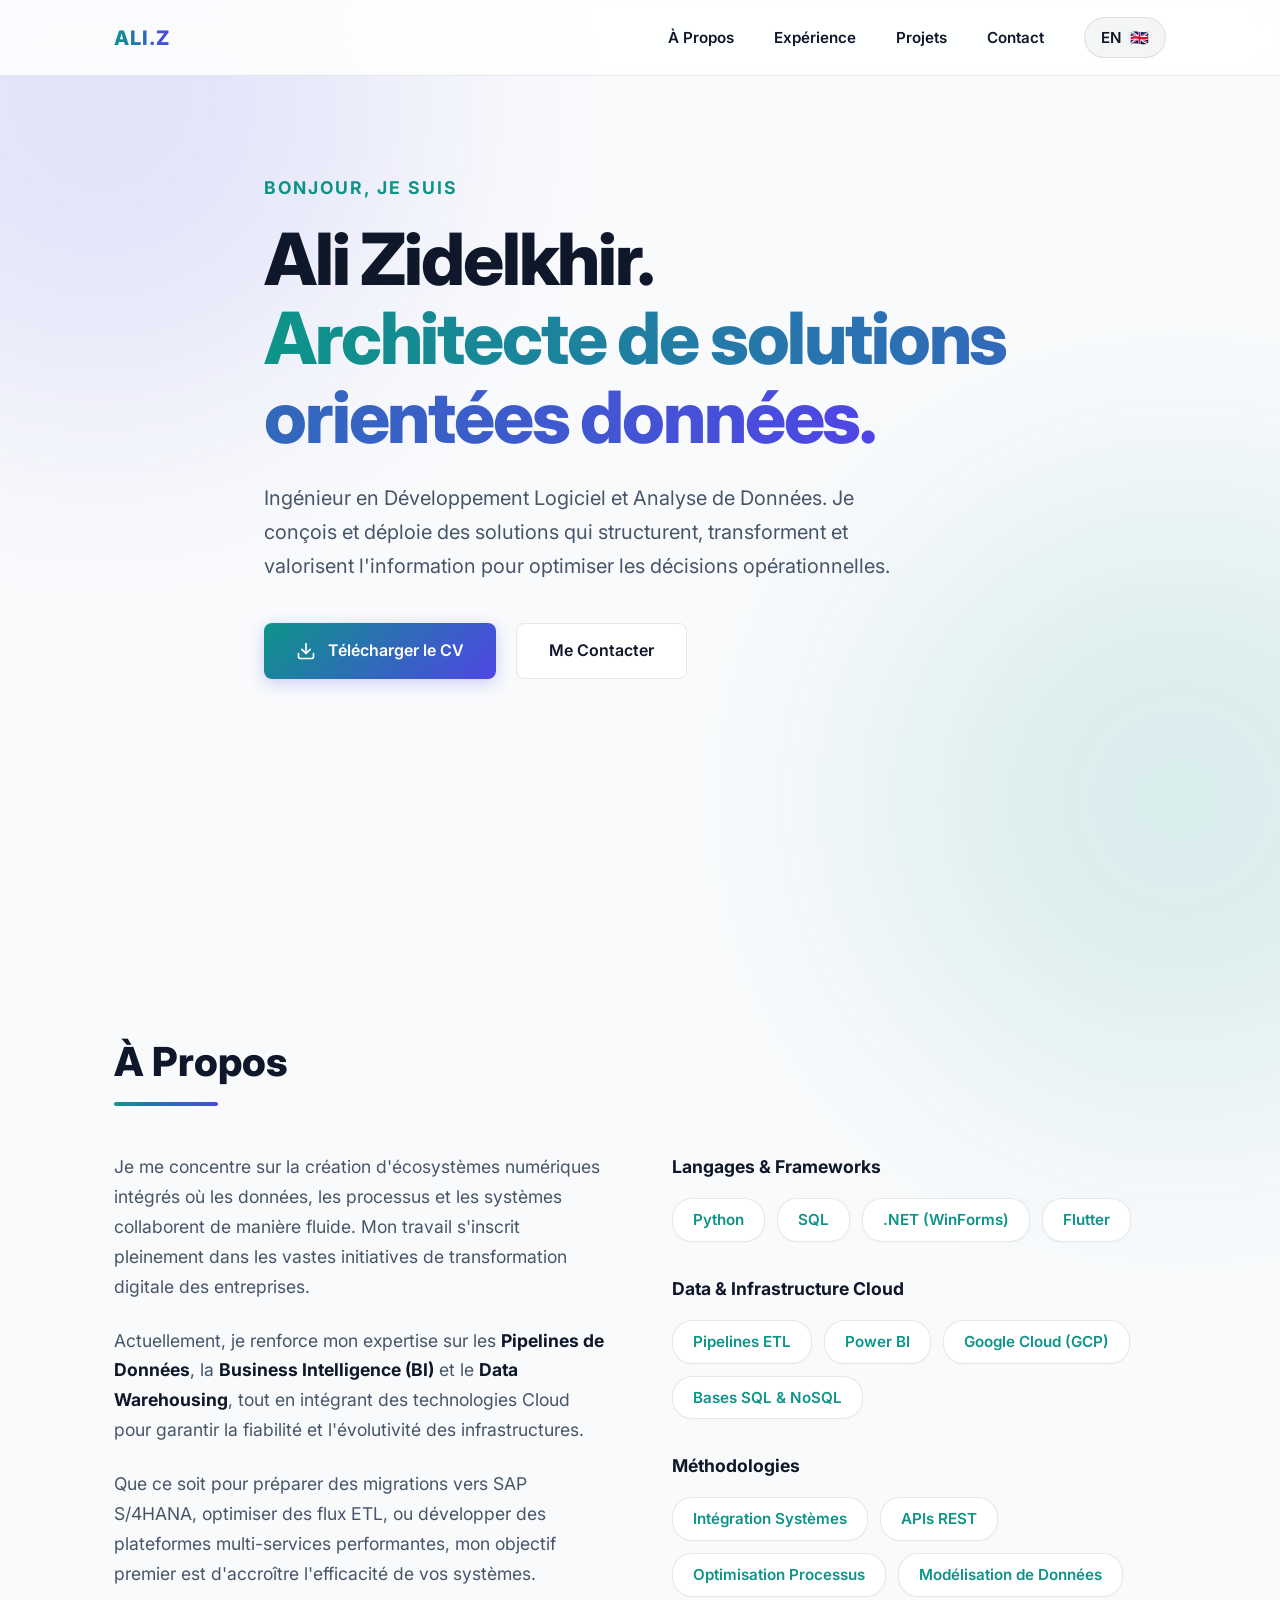
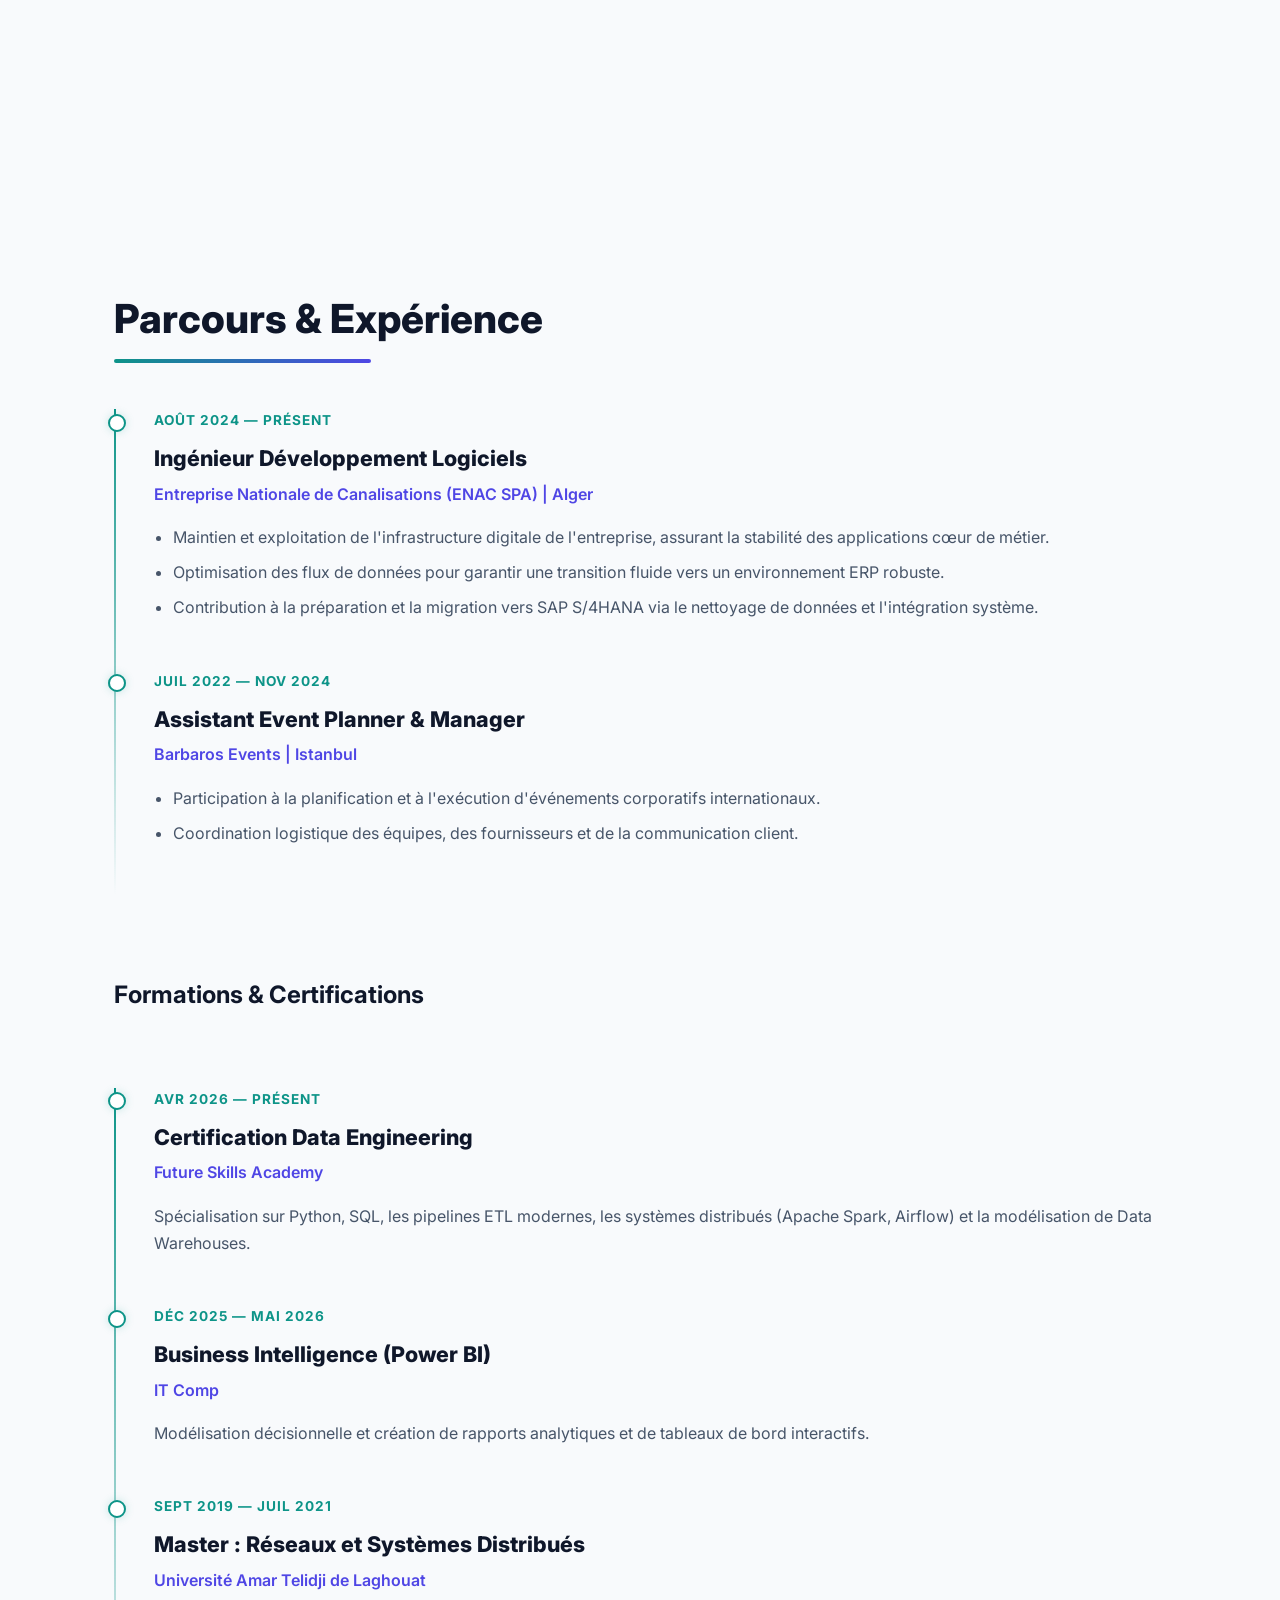
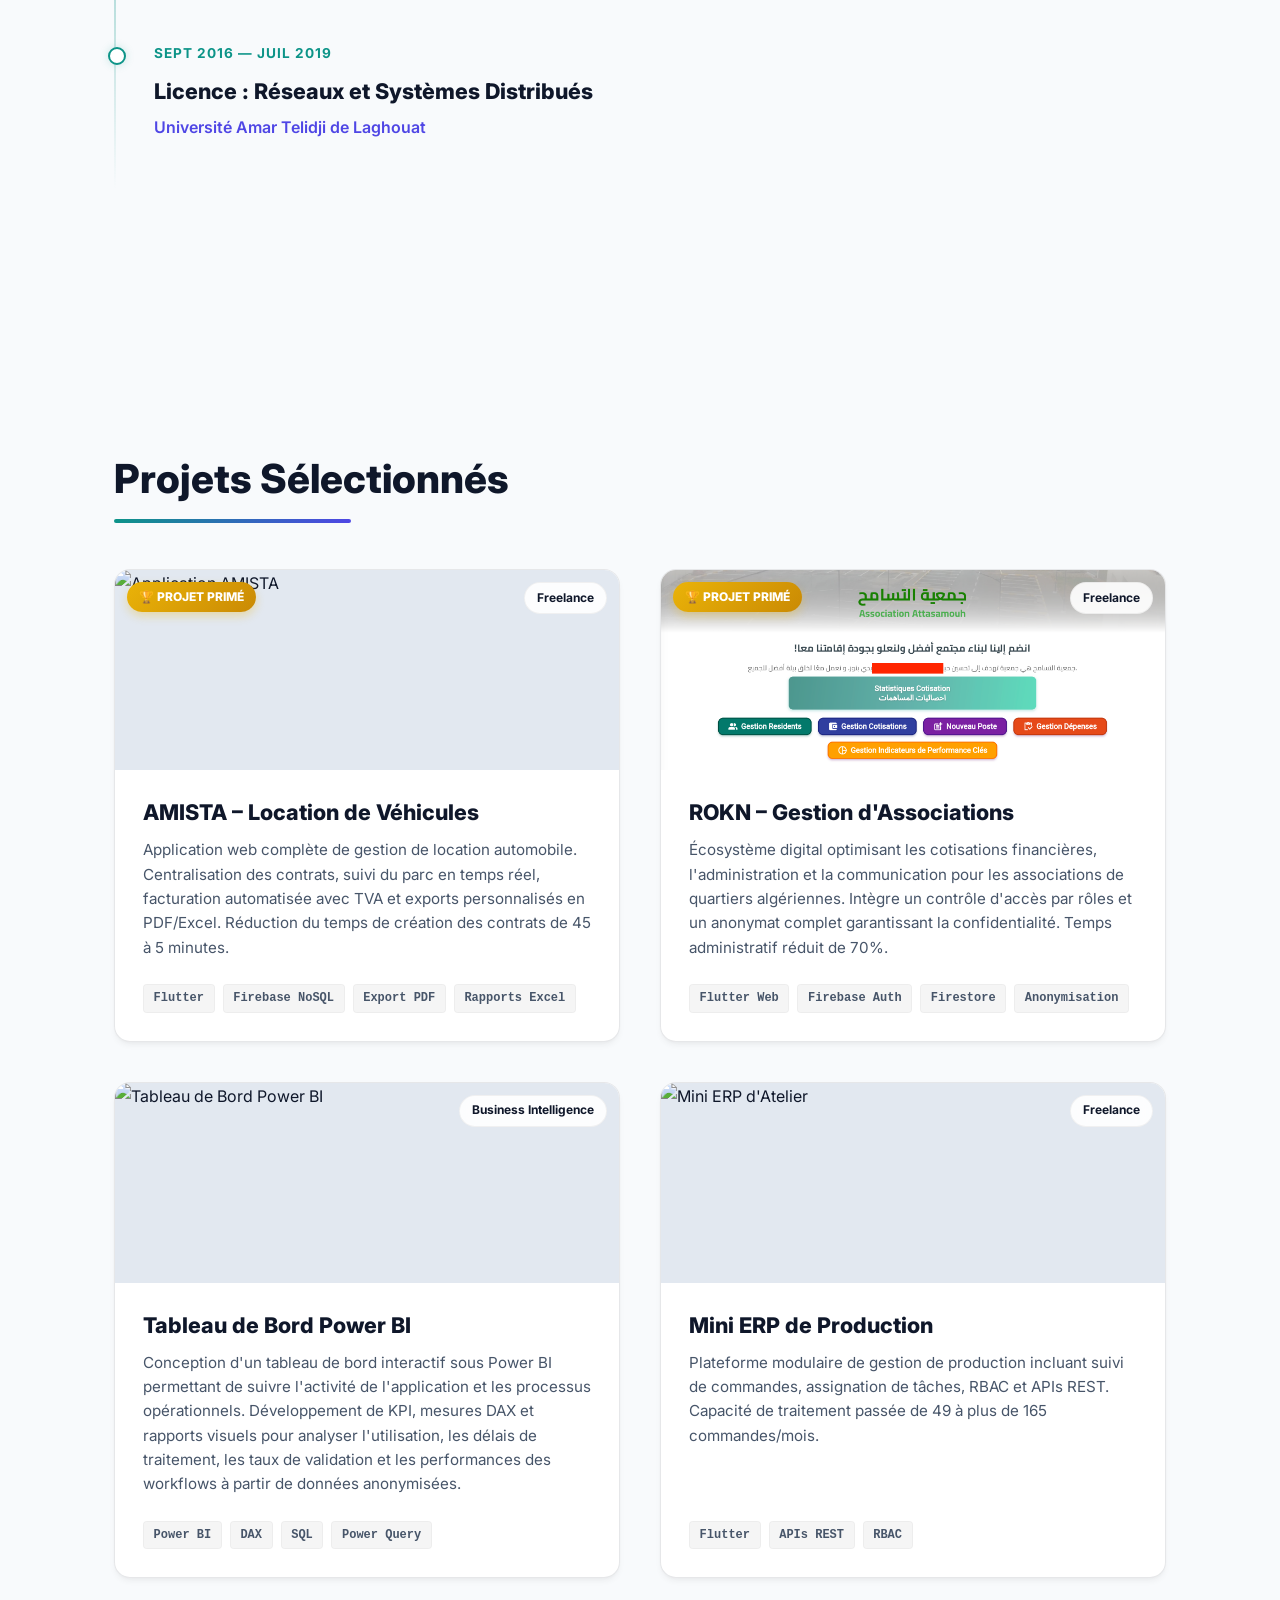
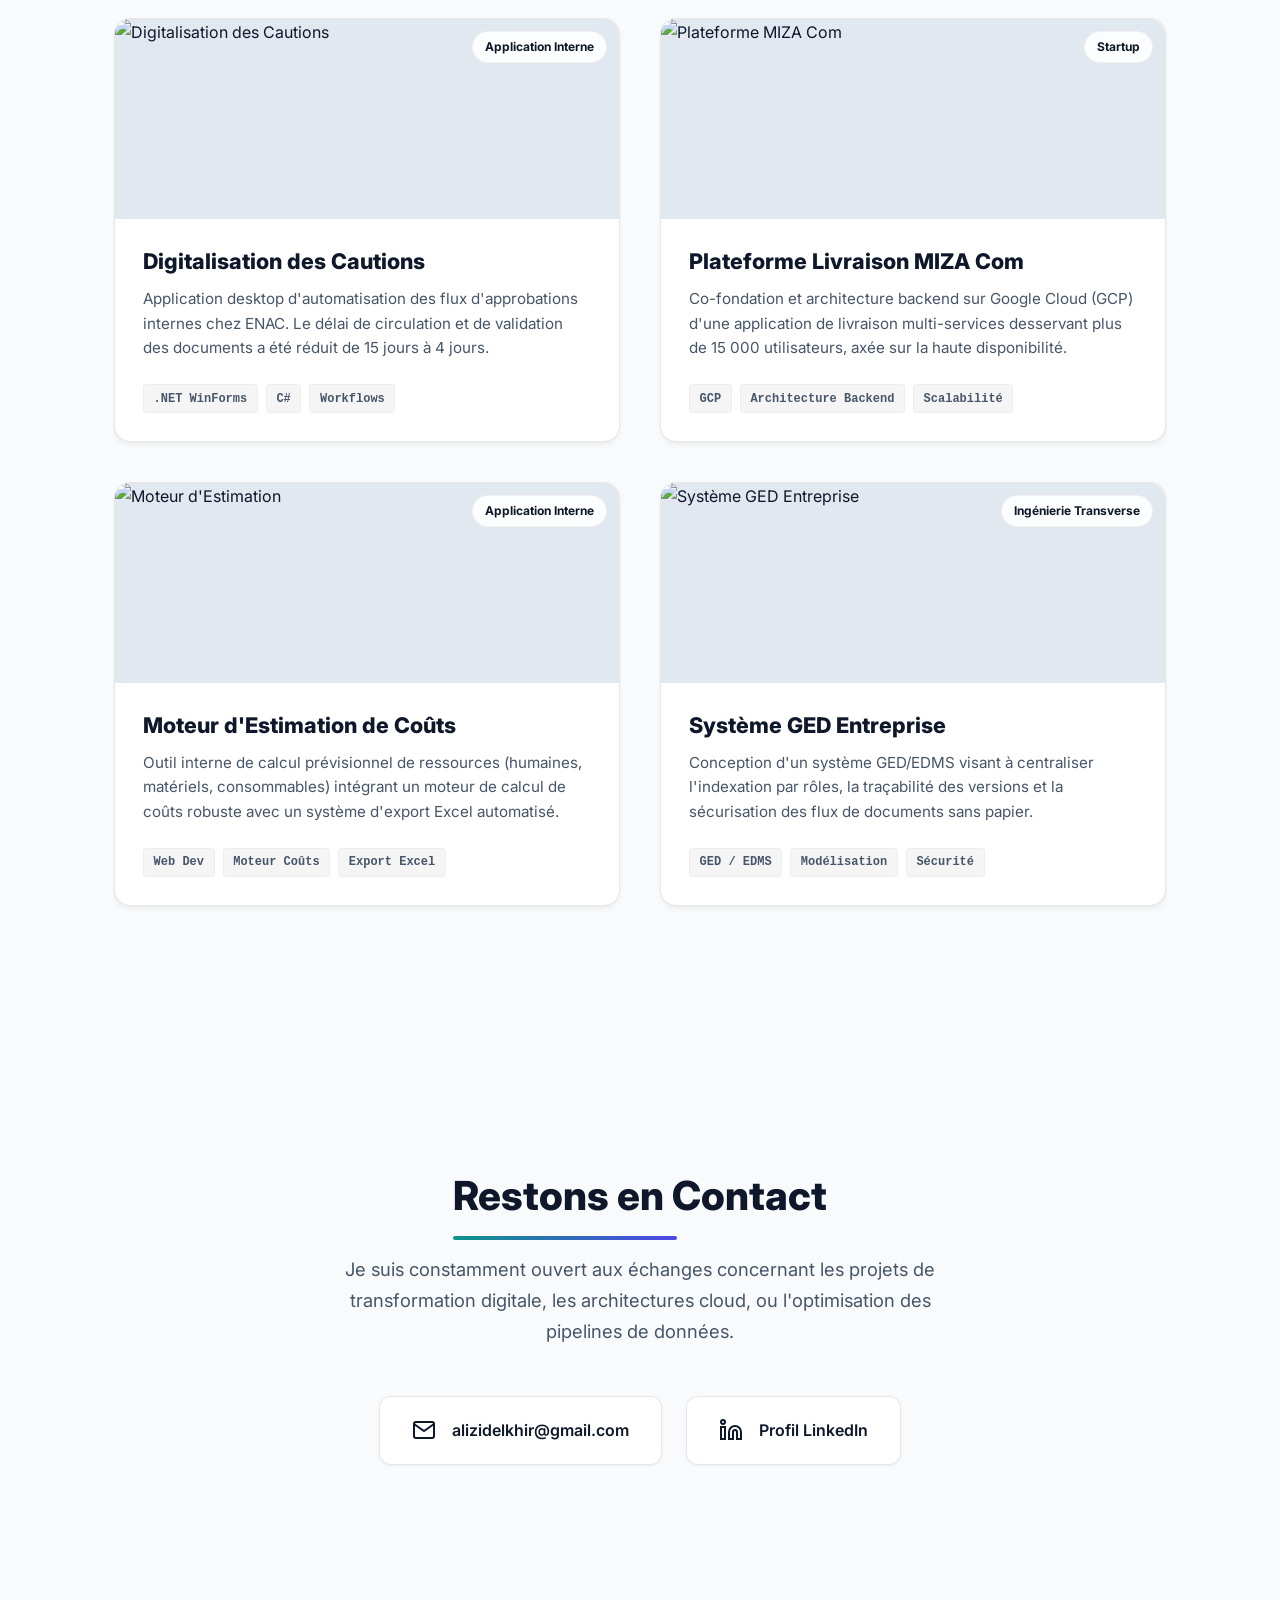
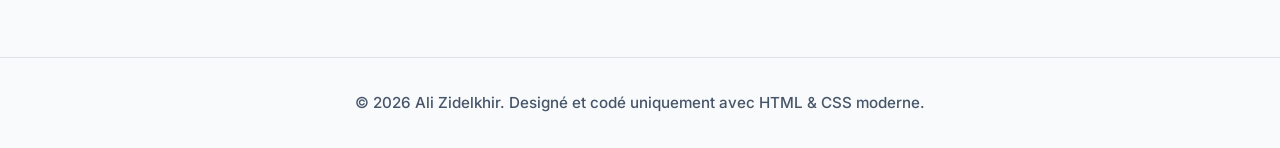
==== index-fr.html @ bb30ffba ". Added a project card for Power BI dashboard with details on its functionality and technologies use" ====
<!DOCTYPE html>
<html lang="fr">
<head>
    <meta charset="UTF-8">
    <meta name="viewport" content="width=device-width, initial-scale=1.0">
    <title>Ali Zidelkhir | Ingénieur Logiciel & Données</title>
    <link rel="preconnect" href="https://fonts.googleapis.com">
    <link rel="preconnect" href="https://fonts.gstatic.com" crossorigin>
    <link href="https://fonts.googleapis.com/css2?family=Inter:wght@300;400;500;600;700;800&display=swap" rel="stylesheet">
    <link rel="stylesheet" href="style.css">
</head>
<body>

    <!-- ENTÊTE & NAVIGATION -->
    <header>
        <div class="container nav-container">
            <div class="logo"><a href="#hero">Ali.Z</a></div>
            <nav>
                <ul class="nav-links">
                    <li><a href="#about">À Propos</a></li>
                    <li><a href="#experience">Expérience</a></li>
                    <li><a href="#projects">Projets</a></li>
                    <li><a href="#contact">Contact</a></li>
                    <li class="lang-li">
                        <a href="index.html" class="lang-switch">
                            <span>EN</span> 🇬🇧
                        </a>
                    </li>
                </ul>
            </nav>
        </div>
    </header>

    <!-- SECTION HERO -->
    <section id="hero" class="hero">
        <div class="container hero-content">
            <span class="greeting">Bonjour, je suis</span>
            <h1>Ali Zidelkhir. <br><span>Architecte de solutions orientées données.</span></h1>
            <p>Ingénieur en Développement Logiciel et Analyse de Données. Je conçois et déploie des solutions qui structurent, transforment et valorisent l'information pour optimiser les décisions opérationnelles.</p>
            
            <div class="btn-group">
                <a href="assets/cv-fr.pdf" class="btn btn-primary" download="Ali_Zidelkhir_CV_FR.pdf">
                    <svg width="20" height="20" viewBox="0 0 24 24" fill="none" stroke="currentColor" stroke-width="2" stroke-linecap="round" stroke-linejoin="round"><path d="M21 15v4a2 2 0 0 1-2 2H5a2 2 0 0 1-2-2v-4"></path><polyline points="7 10 12 15 17 10"></polyline><line x1="12" y1="15" x2="12" y2="3"></line></svg>
                    Télécharger le CV
                </a>
                <a href="#contact" class="btn btn-secondary">Me Contacter</a>
            </div>
        </div>
    </section>

    <!-- SECTION À PROPOS -->
    <section id="about">
        <div class="container">
            <h2 class="section-title">À Propos</h2>
            <div class="about-wrapper">
                <div class="about-text">
                    <p>Je me concentre sur la création d'écosystèmes numériques intégrés où les données, les processus et les systèmes collaborent de manière fluide. Mon travail s'inscrit pleinement dans les vastes initiatives de transformation digitale des entreprises.</p>
                    <p>Actuellement, je renforce mon expertise sur les <strong>Pipelines de Données</strong>, la <strong>Business Intelligence (BI)</strong> et le <strong>Data Warehousing</strong>, tout en intégrant des technologies Cloud pour garantir la fiabilité et l'évolutivité des infrastructures.</p>
                    <p>Que ce soit pour préparer des migrations vers SAP S/4HANA, optimiser des flux ETL, ou développer des plateformes multi-services performantes, mon objectif premier est d'accroître l'efficacité de vos systèmes.</p>
                </div>
                
                <div class="about-skills">
                    <div class="skills-group">
                        <h3>Langages & Frameworks</h3>
                        <div class="skills-tags">
                            <span class="skill-tag">Python</span>
                            <span class="skill-tag">SQL</span>
                            <span class="skill-tag">.NET (WinForms)</span>
                            <span class="skill-tag">Flutter</span> 
                        </div>
                    </div>
                    
                    <div class="skills-group">
                        <h3>Data & Infrastructure Cloud</h3>
                        <div class="skills-tags">
                            <span class="skill-tag">Pipelines ETL</span>
                            <span class="skill-tag">Power BI</span> 
                            <span class="skill-tag">Google Cloud (GCP)</span>
                            <span class="skill-tag">Bases SQL & NoSQL</span>
                        </div>
                    </div>

                    <div class="skills-group">
                        <h3>Méthodologies</h3>
                        <div class="skills-tags">
                            <span class="skill-tag">Intégration Systèmes</span>
                            <span class="skill-tag">APIs REST</span>
                            <span class="skill-tag">Optimisation Processus</span>
                            <span class="skill-tag">Modélisation de Données</span>
                        </div>
                    </div>
                </div>
            </div>
        </div>
    </section>

    <!-- EXPÉRIENCE & FORMATION -->
    <section id="experience">
        <div class="container">
            <h2 class="section-title">Parcours & Expérience</h2>
            
            <div class="timeline-container">
                
                <div class="timeline">
                    <!-- ENAC -->
                    <div class="timeline-item">
                        <span class="timeline-date">Août 2024 — Présent</span>
                        <h3 class="timeline-title">Ingénieur Développement Logiciels</h3>
                        <div class="timeline-company">Entreprise Nationale de Canalisations (ENAC SPA) | Alger</div>
                        <div class="timeline-desc">
                            <ul>
                                <li>Maintien et exploitation de l'infrastructure digitale de l'entreprise, assurant la stabilité des applications cœur de métier.</li>
                                <li>Optimisation des flux de données pour garantir une transition fluide vers un environnement ERP robuste.</li>
                                <li>Contribution à la préparation et la migration vers SAP S/4HANA via le nettoyage de données et l'intégration système.</li>
                            </ul>
                        </div>
                    </div>

                    <!-- Barbaros -->
                    <div class="timeline-item">
                        <span class="timeline-date">Juil 2022 — Nov 2024</span>
                        <h3 class="timeline-title">Assistant Event Planner & Manager</h3>
                        <div class="timeline-company">Barbaros Events | Istanbul</div>
                        <div class="timeline-desc">
                            <ul>
                                <li>Participation à la planification et à l'exécution d'événements corporatifs internationaux.</li>
                                <li>Coordination logistique des équipes, des fournisseurs et de la communication client.</li>
                            </ul>
                        </div>
                    </div>
                </div>

                <h3 style="font-size: 1.5rem; color: var(--text-main); margin-top: 2rem; margin-bottom: 1.5rem;">Formations & Certifications</h3>
                
                <div class="timeline">
                    <!-- Data Engineering -->
                    <div class="timeline-item">
                        <span class="timeline-date">Avr 2026 — Présent</span>
                        <h3 class="timeline-title">Certification Data Engineering</h3>
                        <div class="timeline-company">Future Skills Academy</div>
                        <div class="timeline-desc">Spécialisation sur Python, SQL, les pipelines ETL modernes, les systèmes distribués (Apache Spark, Airflow) et la modélisation de Data Warehouses.</div>
                    </div>

                    <!-- BI -->
                    <div class="timeline-item">
                        <span class="timeline-date">Déc 2025 — Mai 2026</span>
                        <h3 class="timeline-title">Business Intelligence (Power BI)</h3>
                        <div class="timeline-company">IT Comp</div>
                        <div class="timeline-desc">Modélisation décisionnelle et création de rapports analytiques et de tableaux de bord interactifs.</div>
                    </div>

                    <!-- Master -->
                    <div class="timeline-item">
                        <span class="timeline-date">Sept 2019 — Juil 2021</span>
                        <h3 class="timeline-title">Master : Réseaux et Systèmes Distribués</h3>
                        <div class="timeline-company">Université Amar Telidji de Laghouat</div>
                    </div>
                    <!-- Master -->
                    <div class="timeline-item">
                        <span class="timeline-date">Sept 2016 — Juil 2019</span>
                        <h3 class="timeline-title">Licence : Réseaux et Systèmes Distribués</h3>
                        <div class="timeline-company">Université Amar Telidji de Laghouat</div>
                    </div>
                </div>

            </div>
        </div>
    </section>

    <!-- SECTION PROJETS -->
    <section id="projects">
        <div class="container">
            <h2 class="section-title">Projets Sélectionnés</h2>
            
            <div class="projects-grid">
                
                <!-- Project: AMISTA -->
                <div class="project-card">
                    <div class="project-img-container">
                        <span class="badge-prize">🏆 Projet Primé</span>
                        <span class="badge-type">Freelance</span>
                        <img src="assets/amista.jpg" alt="Application AMISTA" class="project-img">
                    </div>
                    <div class="project-card-body">
                        <h3 class="project-title">AMISTA – Location de Véhicules</h3>
                        <p class="project-desc">Application web complète de gestion de location automobile. Centralisation des contrats, suivi du parc en temps réel, facturation automatisée avec TVA et exports personnalisés en PDF/Excel. Réduction du temps de création des contrats de 45 à 5 minutes.</p>
                        <div class="project-tech">
                            <span>Flutter</span> <span>Firebase NoSQL</span> <span>Export PDF</span> <span>Rapports Excel</span>
                        </div>
                    </div>
                </div>

                <!-- Project: ROKN -->
                <div class="project-card">
                    <div class="project-img-container">
                        <span class="badge-prize">🏆 Projet Primé</span>
                        <span class="badge-type">Freelance</span>
                        <img src="assets/rokn.jpg" alt="Plateforme ROKN" class="project-img">
                    </div>
                    <div class="project-card-body">
                        <h3 class="project-title">ROKN – Gestion d'Associations</h3>
                        <p class="project-desc">Écosystème digital optimisant les cotisations financières, l'administration et la communication pour les associations de quartiers algériennes. Intègre un contrôle d'accès par rôles et un anonymat complet garantissant la confidentialité. Temps administratif réduit de 70%.</p>
                        <div class="project-tech">
                            <span>Flutter Web</span> <span>Firebase Auth</span> <span>Firestore</span> <span>Anonymisation</span>
                        </div>
                    </div>
                </div>
                <!-- Projet : Tableau de Bord Power BI -->
                <div class="project-card">
                    <div class="project-img-container">
                        <span class="badge-type">Business Intelligence</span>
                        <img src="assets/bi.jpg" alt="Tableau de Bord Power BI" class="project-img">
                    </div>
                    <div class="project-card-body">
                        <h3 class="project-title">Tableau de Bord Power BI</h3>
                        <p class="project-desc">
                            Conception d'un tableau de bord interactif sous Power BI permettant de suivre l'activité de l'application et les processus opérationnels. Développement de KPI, mesures DAX et rapports visuels pour analyser l'utilisation, les délais de traitement, les taux de validation et les performances des workflows à partir de données anonymisées.
                        </p>
                        <div class="project-tech">
                            <span>Power BI</span>
                            <span>DAX</span>
                            <span>SQL</span>
                            <span>Power Query</span>
                        </div>
                    </div>
                </div>
                <!-- Project 1: Production Workshop -->
                <div class="project-card">
                    <div class="project-img-container">
                        <span class="badge-type">Freelance</span>
                        <img src="assets/production-workshop.jpg" alt="Mini ERP d'Atelier" class="project-img">
                    </div>
                    <div class="project-card-body">
                        <h3 class="project-title">Mini ERP de Production</h3>
                        <p class="project-desc">Plateforme modulaire de gestion de production incluant suivi de commandes, assignation de tâches, RBAC et APIs REST. Capacité de traitement passée de 49 à plus de 165 commandes/mois.</p>
                        <div class="project-tech">
                            <span>Flutter</span> <span>APIs REST</span> <span>RBAC</span>
                        </div>
                    </div>
                </div>

                <!-- Project 2: Digitalisation des Cautions -->
                <div class="project-card">
                    <div class="project-img-container">
                        <span class="badge-type">Application Interne</span>
                        <img src="assets/performance-bond.jpg" alt="Digitalisation des Cautions" class="project-img">
                    </div>
                    <div class="project-card-body">
                        <h3 class="project-title">Digitalisation des Cautions</h3>
                        <p class="project-desc">Application desktop d'automatisation des flux d'approbations internes chez ENAC. Le délai de circulation et de validation des documents a été réduit de 15 jours à 4 jours.</p>
                        <div class="project-tech">
                            <span>.NET WinForms</span> <span>C#</span> <span>Workflows</span>
                        </div>
                    </div>
                </div>

                <!-- Project 3: MIZA Com -->
                <div class="project-card">
                    <div class="project-img-container">
                        <span class="badge-type">Startup</span>
                        <img src="assets/miza-com.jpg" alt="Plateforme MIZA Com" class="project-img">
                    </div>
                    <div class="project-card-body">
                        <h3 class="project-title">Plateforme Livraison MIZA Com</h3>
                        <p class="project-desc">Co-fondation et architecture backend sur Google Cloud (GCP) d'une application de livraison multi-services desservant plus de 15 000 utilisateurs, axée sur la haute disponibilité.</p>
                        <div class="project-tech">
                            <span>GCP</span> <span>Architecture Backend</span> <span>Scalabilité</span>
                        </div>
                    </div>
                </div>

                <!-- Project 4: Moteur d'Estimation -->
                <div class="project-card">
                    <div class="project-img-container">
                        <span class="badge-type">Application Interne</span>
                        <img src="assets/cost-estimation.jpg" alt="Moteur d'Estimation" class="project-img">
                    </div>
                    <div class="project-card-body">
                        <h3 class="project-title">Moteur d'Estimation de Coûts</h3>
                        <p class="project-desc">Outil interne de calcul prévisionnel de ressources (humaines, matériels, consommables) intégrant un moteur de calcul de coûts robuste avec un système d'export Excel automatisé.</p>
                        <div class="project-tech">
                            <span>Web Dev</span> <span>Moteur Coûts</span> <span>Export Excel</span>
                        </div>
                    </div>
                </div>

                <!-- Project 5: Système GED -->
                <div class="project-card">
                    <div class="project-img-container">
                        <span class="badge-type">Ingénierie Transverse</span>
                        <img src="assets/edms-ged.jpg" alt="Système GED Entreprise" class="project-img">
                    </div>
                    <div class="project-card-body">
                        <h3 class="project-title">Système GED Entreprise</h3>
                        <p class="project-desc">Conception d'un système GED/EDMS visant à centraliser l'indexation par rôles, la traçabilité des versions et la sécurisation des flux de documents sans papier.</p>
                        <div class="project-tech">
                            <span>GED / EDMS</span> <span>Modélisation</span> <span>Sécurité</span>
                        </div>
                    </div>
                </div>

            </div>
        </div>
    </section>

    <!-- SECTION CONTACT -->
    <section id="contact">
        <div class="container contact-section">
            <h2 class="section-title" style="margin-bottom: 1.5rem;">Restons en Contact</h2>
            <p>Je suis constamment ouvert aux échanges concernant les projets de transformation digitale, les architectures cloud, ou l'optimisation des pipelines de données.</p>
            
            <div class="contact-cards">
                <a href="mailto:alizidelkhir@gmail.com" class="contact-card">
                    <svg width="24" height="24" fill="none" stroke="currentColor" stroke-width="2" viewBox="0 0 24 24"><path d="M4 4h16c1.1 0 2 .9 2 2v12c0 1.1-.9 2-2 2H4c-1.1 0-2-.9-2-2V6c0-1.1.9-2 2-2z"></path><polyline points="22,6 12,13 2,6"></polyline></svg>
                    alizidelkhir@gmail.com
                </a>
                <a href="https://linkedin.com/in/ali-zidelkhir" target="_blank" class="contact-card">
                    <svg width="24" height="24" fill="none" stroke="currentColor" stroke-width="2" viewBox="0 0 24 24"><path d="M16 8a6 6 0 0 1 6 6v7h-4v-7a2 2 0 0 0-2-2 2 2 0 0 0-2 2v7h-4v-7a6 6 0 0 1 6-6z"></path><rect x="2" y="9" width="4" height="12"></rect><circle cx="4" cy="4" r="2"></circle></svg>
                    Profil LinkedIn
                </a>
            </div>
        </div>
    </section>

    <footer>
        <div class="container">
            <p>&copy; 2026 Ali Zidelkhir. Designé et codé uniquement avec HTML & CSS moderne.</p>
        </div>
    </footer>

</body>
</html>
---- style.css ----
/* ==========================================================================
   Light Theme Variables & Reset
   ========================================================================== */
:root {
    --bg-main: #f8fafc; /* Very light slate background */
    --bg-card: #ffffff; /* Pure white for cards */
    --bg-glass: rgba(255, 255, 255, 0.85);
    
    --text-main: #0f172a; /* Very dark slate for high contrast */
    --text-muted: #475569; /* Medium slate for secondary text */
    
    --accent-1: #0d9488; /* Darker Teal for legibility */
    --accent-2: #4f46e5; /* Darker Indigo for legibility */
    
    --gradient-text: linear-gradient(to right, var(--accent-1), var(--accent-2));
    --gradient-bg: linear-gradient(135deg, var(--accent-1) 0%, var(--accent-2) 100%);
    
    --border-color: rgba(15, 23, 42, 0.1);
    --border-hover: rgba(15, 23, 42, 0.25);
}

* {
    box-sizing: border-box;
    margin: 0;
    padding: 0;
}

html {
    scroll-behavior: smooth;
}

body {
    font-family: 'Inter', system-ui, -apple-system, sans-serif;
    background-color: var(--bg-main);
    color: var(--text-main);
    line-height: 1.7;
    position: relative;
    overflow-x: hidden;
}

/* Background glows */
body::before, body::after {
    content: '';
    position: fixed;
    width: 600px;
    height: 600px;
    border-radius: 50%;
    filter: blur(120px);
    z-index: -1;
    opacity: 0.12;
}

body::before {
    top: -200px;
    left: -200px;
    background: var(--accent-2);
}

body::after {
    bottom: -200px;
    right: -200px;
    background: var(--accent-1);
}

.container {
    max-width: 1100px;
    margin: 0 auto;
    padding: 0 1.5rem;
}

/* ==========================================================================
   Header & Glassmorphism Nav
   ========================================================================== */
header {
    position: fixed;
    top: 0;
    left: 0;
    width: 100%;
    background: var(--bg-glass);
    backdrop-filter: blur(16px);
    -webkit-backdrop-filter: blur(16px);
    z-index: 1000;
    border-bottom: 1px solid var(--border-color);
}

.nav-container {
    display: flex;
    justify-content: space-between;
    align-items: center;
    height: 75px;
}

.logo a {
    font-size: 1.25rem;
    font-weight: 800;
    letter-spacing: 1px;
    text-transform: uppercase;
    background: var(--gradient-text);
    -webkit-background-clip: text;
    -webkit-text-fill-color: transparent;
    text-decoration: none;
}

.nav-links {
    display: flex;
    list-style: none;
    gap: 2.5rem;
    align-items: center;
}

.nav-links a {
    color: var(--text-main);
    text-decoration: none;
    font-size: 0.95rem;
    font-weight: 600;
    transition: color 0.3s ease;
}

.nav-links a:hover {
    color: var(--accent-1);
}

.lang-switch {
    background: rgba(0, 0, 0, 0.04);
    border: 1px solid var(--border-color);
    padding: 0.4rem 1rem;
    border-radius: 30px;
    display: flex;
    align-items: center;
    gap: 0.5rem;
    font-weight: 600;
    transition: all 0.3s ease;
}

.lang-switch:hover {
    background: rgba(0, 0, 0, 0.08);
    border-color: var(--accent-1);
    transform: translateY(-2px);
}

/* ==========================================================================
   Hero Section
   ========================================================================== */
.hero {
    min-height: 100vh;
    display: flex;
    align-items: center;
    padding-top: 80px;
}

.hero-content {
    max-width: 800px;
}

.greeting {
    color: var(--accent-1);
    font-weight: 700;
    font-size: 1.1rem;
    margin-bottom: 1rem;
    display: block;
    letter-spacing: 2px;
    text-transform: uppercase;
}

.hero h1 {
    font-size: 4.5rem;
    font-weight: 800;
    line-height: 1.1;
    margin-bottom: 1.5rem;
    letter-spacing: -0.03em;
}

.hero h1 span {
    background: var(--gradient-text);
    -webkit-background-clip: text;
    -webkit-text-fill-color: transparent;
}

.hero p {
    font-size: 1.25rem;
    color: var(--text-muted);
    margin-bottom: 2.5rem;
    max-width: 650px;
    font-weight: 400;
}

.btn-group {
    display: flex;
    gap: 1.25rem;
    flex-wrap: wrap;
}

.btn {
    display: inline-flex;
    align-items: center;
    justify-content: center;
    gap: 0.75rem;
    padding: 0.85rem 2rem;
    border-radius: 8px;
    font-weight: 600;
    font-size: 1rem;
    text-decoration: none;
    transition: all 0.3s cubic-bezier(0.4, 0, 0.2, 1);
    cursor: pointer;
}

.btn-primary {
    background: var(--gradient-bg);
    color: white;
    border: none;
    box-shadow: 0 4px 15px rgba(79, 70, 229, 0.25);
}

.btn-primary:hover {
    box-shadow: 0 6px 20px rgba(79, 70, 229, 0.4);
    transform: translateY(-3px);
}

.btn-secondary {
    background: var(--bg-card);
    color: var(--text-main);
    border: 1px solid var(--border-color);
}

.btn-secondary:hover {
    background: rgba(0,0,0,0.02);
    border-color: var(--text-main);
    transform: translateY(-3px);
}

/* ==========================================================================
   Sections & Typography
   ========================================================================== */
section {
    padding: 8rem 0;
}

.section-title {
    font-size: 2.5rem;
    font-weight: 800;
    margin-bottom: 3.5rem;
    display: inline-block;
    position: relative;
    color: var(--text-main);
}

.section-title::after {
    content: '';
    position: absolute;
    bottom: -10px;
    left: 0;
    width: 60%;
    height: 4px;
    background: var(--gradient-bg);
    border-radius: 2px;
}

/* ==========================================================================
   About & Skills
   ========================================================================== */
.about-wrapper {
    display: grid;
    grid-template-columns: 1fr 1fr;
    gap: 4rem;
}

.about-text p {
    color: var(--text-muted);
    font-size: 1.1rem;
    margin-bottom: 1.5rem;
}

.about-text p strong {
    color: var(--text-main);
}

.skills-group {
    margin-bottom: 2rem;
}

.skills-group h3 {
    font-size: 1.1rem;
    color: var(--text-main);
    margin-bottom: 1rem;
    font-weight: 700;
}

.skills-tags {
    display: flex;
    flex-wrap: wrap;
    gap: 0.75rem;
}

.skill-tag {
    background: var(--bg-card);
    border: 1px solid var(--border-color);
    color: var(--accent-1);
    padding: 0.5rem 1.25rem;
    border-radius: 20px;
    font-size: 0.95rem;
    font-weight: 600;
    transition: all 0.3s ease;
    box-shadow: 0 1px 2px rgba(0,0,0,0.02);
}

.skill-tag:hover {
    border-color: var(--accent-1);
    background: rgba(13, 148, 136, 0.05);
    transform: translateY(-2px);
}

/* ==========================================================================
   Modern Timeline (Experience & Education)
   ========================================================================== */
.timeline-container {
    display: grid;
    grid-template-columns: 1fr;
    gap: 3rem;
}

.timeline {
    position: relative;
    padding-left: 2.5rem;
}

.timeline::before {
    content: '';
    position: absolute;
    left: 0;
    top: 0;
    bottom: 0;
    width: 2px;
    background: linear-gradient(to bottom, var(--accent-1), rgba(13, 148, 136, 0));
}

.timeline-item {
    position: relative;
    margin-bottom: 3rem;
}

.timeline-item::before {
    content: '';
    position: absolute;
    left: -2.85rem;
    top: 0.3rem;
    width: 14px;
    height: 14px;
    border-radius: 50%;
    background: var(--bg-card);
    border: 2px solid var(--accent-1);
    box-shadow: 0 0 10px rgba(13, 148, 136, 0.2);
}

.timeline-date {
    font-size: 0.85rem;
    color: var(--accent-1);
    font-weight: 700;
    letter-spacing: 1px;
    text-transform: uppercase;
    margin-bottom: 0.5rem;
    display: block;
}

.timeline-title {
    font-size: 1.35rem;
    font-weight: 800;
    color: var(--text-main);
    margin-bottom: 0.25rem;
}

.timeline-company {
    font-size: 1rem;
    color: var(--accent-2);
    font-weight: 600;
    margin-bottom: 1rem;
}

.timeline-desc {
    color: var(--text-muted);
    font-size: 1rem;
}

.timeline-desc ul {
    padding-left: 1.2rem;
    margin-top: 0.5rem;
}

.timeline-desc li {
    margin-bottom: 0.5rem;
}

/* ==========================================================================
   Projects Grid (Visual Update with Cards & Badges)
   ========================================================================== */
.projects-grid {
    display: grid;
    grid-template-columns: repeat(auto-fill, minmax(340px, 1fr));
    gap: 2.5rem;
}

.project-card {
    background: var(--bg-card);
    border: 1px solid var(--border-color);
    border-radius: 16px;
    overflow: hidden;
    transition: all 0.4s cubic-bezier(0.165, 0.84, 0.44, 1);
    display: flex;
    flex-direction: column;
    height: 100%;
    box-shadow: 0 4px 6px -1px rgba(0, 0, 0, 0.05), 0 2px 4px -1px rgba(0, 0, 0, 0.03);
    position: relative;
}

.project-card:hover {
    transform: translateY(-8px);
    border-color: var(--border-hover);
    box-shadow: 0 20px 25px -5px rgba(0, 0, 0, 0.08), 0 10px 10px -5px rgba(0, 0, 0, 0.03);
}

/* Image Container Styles */
.project-img-container {
    position: relative;
    width: 100%;
    height: 200px;
    overflow: hidden;
    background: #e2e8f0;
}

.project-img {
    width: 100%;
    height: 100%;
    object-fit: cover;
    transition: transform 0.5s ease;
}

.project-card:hover .project-img {
    transform: scale(1.05);
}

/* Overlaid Badges */
.badge-prize {
    position: absolute;
    top: 12px;
    left: 12px;
    background: linear-gradient(135deg, #eab308 0%, #ca8a04 100%); /* Golden gradient */
    color: #ffffff;
    font-size: 0.75rem;
    font-weight: 800;
    padding: 0.3rem 0.75rem;
    border-radius: 30px;
    text-transform: uppercase;
    box-shadow: 0 4px 10px rgba(234, 179, 8, 0.3);
    z-index: 2;
    display: flex;
    align-items: center;
    gap: 4px;
}

.badge-type {
    position: absolute;
    top: 12px;
    right: 12px;
    background: rgba(255, 255, 255, 0.9);
    backdrop-filter: blur(8px);
    color: var(--text-main);
    font-size: 0.75rem;
    font-weight: 700;
    padding: 0.3rem 0.75rem;
    border-radius: 30px;
    border: 1px solid rgba(0,0,0,0.05);
    z-index: 2;
}

/* Card Body Layout */
.project-card-body {
    padding: 1.75rem;
    display: flex;
    flex-direction: column;
    flex-grow: 1;
}

.project-title {
    font-size: 1.35rem;
    font-weight: 800;
    color: var(--text-main);
    margin-bottom: 0.75rem;
    line-height: 1.3;
}

.project-desc {
    color: var(--text-muted);
    font-size: 0.95rem;
    margin-bottom: 1.5rem;
    flex-grow: 1;
    line-height: 1.6;
}

.project-tech {
    display: flex;
    flex-wrap: wrap;
    gap: 0.5rem;
}

.project-tech span {
    font-size: 0.75rem;
    color: var(--text-muted);
    font-family: monospace;
    font-weight: 600;
    background: rgba(0, 0, 0, 0.04);
    padding: 0.2rem 0.6rem;
    border-radius: 4px;
    border: 1px solid rgba(0, 0, 0, 0.03);
}

/* ==========================================================================
   Contact Section
   ========================================================================== */
.contact-section {
    text-align: center;
    max-width: 700px;
    margin: 0 auto;
}

.contact-section p {
    color: var(--text-muted);
    font-size: 1.15rem;
    margin-bottom: 3rem;
}

.contact-cards {
    display: flex;
    justify-content: center;
    gap: 1.5rem;
    flex-wrap: wrap;
}

.contact-card {
    background: var(--bg-card);
    border: 1px solid var(--border-color);
    padding: 1.25rem 2rem;
    border-radius: 12px;
    display: flex;
    align-items: center;
    gap: 1rem;
    color: var(--text-main);
    text-decoration: none;
    font-weight: 600;
    transition: all 0.3s ease;
    box-shadow: 0 1px 3px rgba(0,0,0,0.05);
}

.contact-card:hover {
    border-color: var(--accent-2);
    transform: translateY(-3px);
    background: rgba(79, 70, 229, 0.03);
    box-shadow: 0 4px 6px rgba(0,0,0,0.05);
}

/* ==========================================================================
   Footer
   ========================================================================== */
footer {
    text-align: center;
    padding: 2rem 0;
    color: var(--text-muted);
    font-size: 0.95rem;
    font-weight: 500;
    border-top: 1px solid var(--border-color);
    margin-top: 4rem;
}

/* ==========================================================================
   Responsive
   ========================================================================== */
@media (max-width: 992px) {
    .about-wrapper {
        grid-template-columns: 1fr;
        gap: 3rem;
    }
    .hero h1 {
        font-size: 3.5rem;
    }
}

@media (max-width: 768px) {
    .hero h1 {
        font-size: 2.75rem;
    }
    .nav-links li:not(.lang-li) {
        display: none;
    }
    .projects-grid {
        grid-template-columns: 1fr;
    }
}
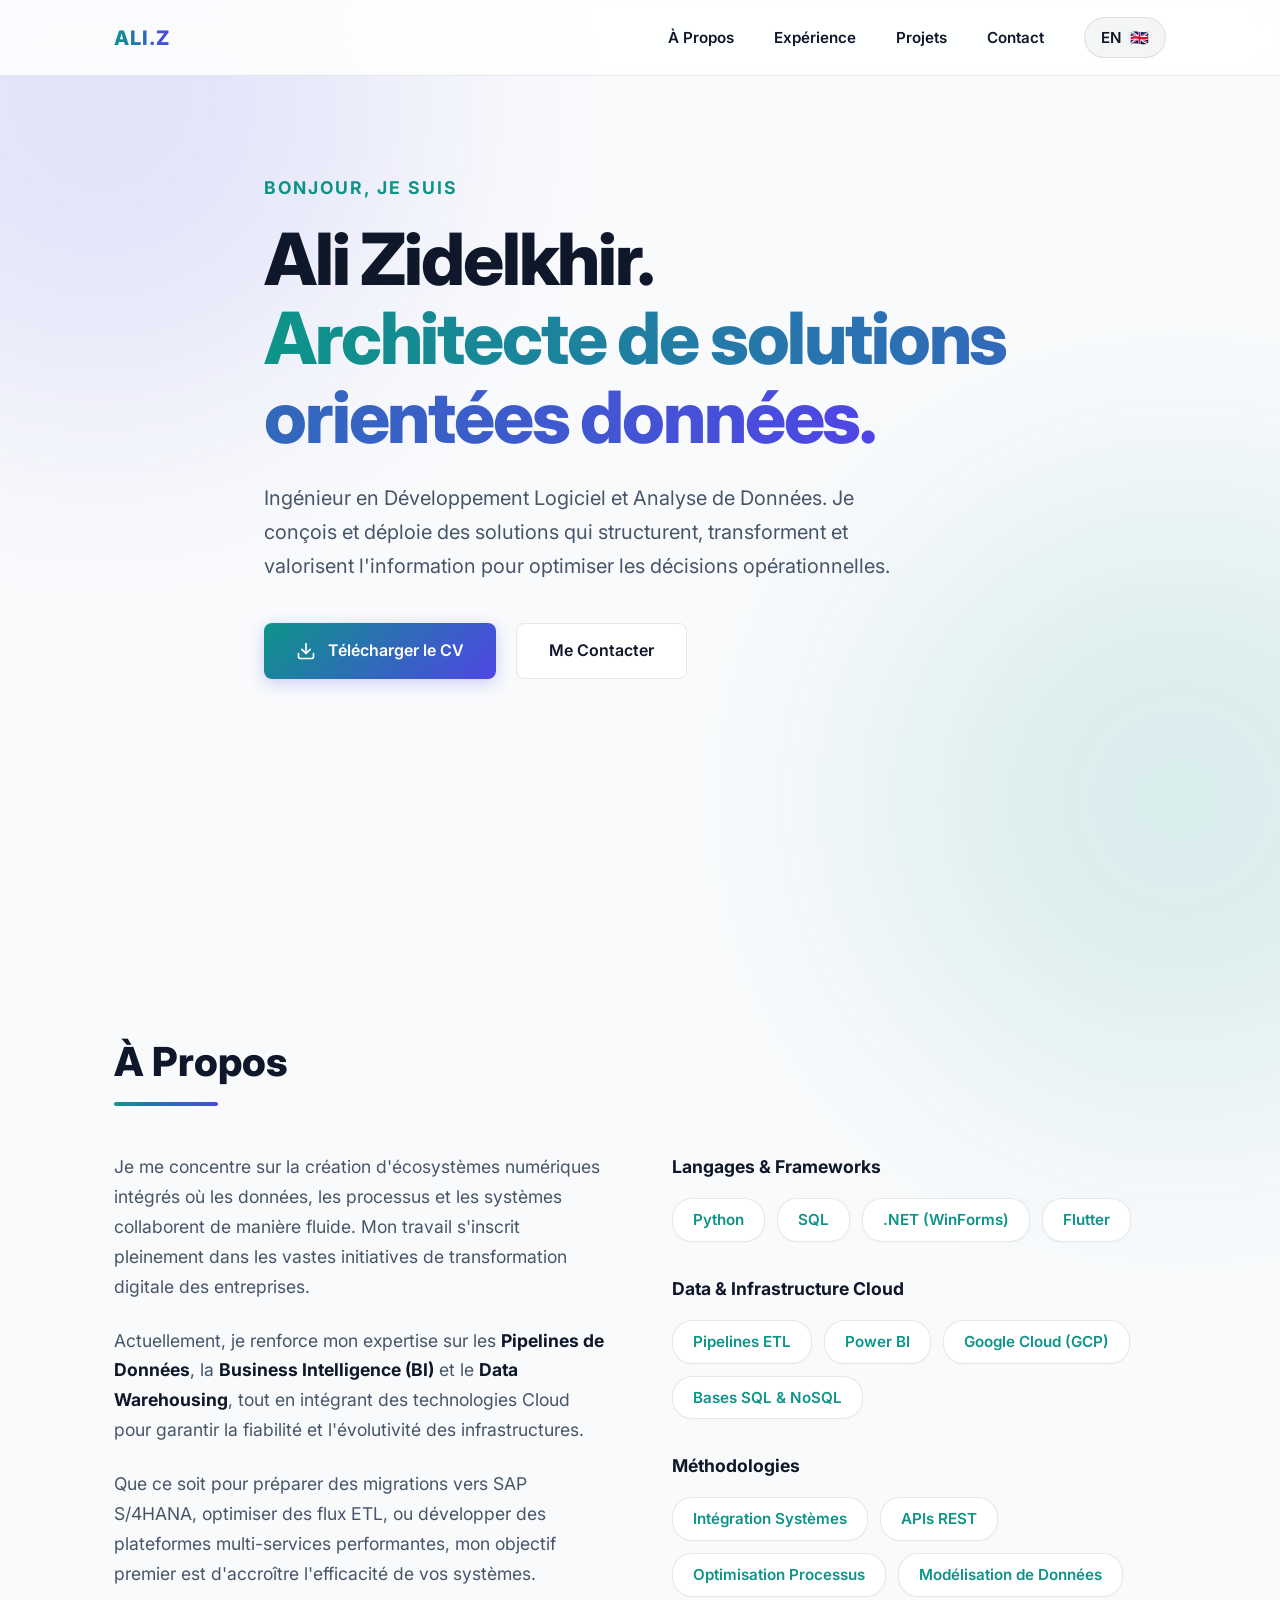
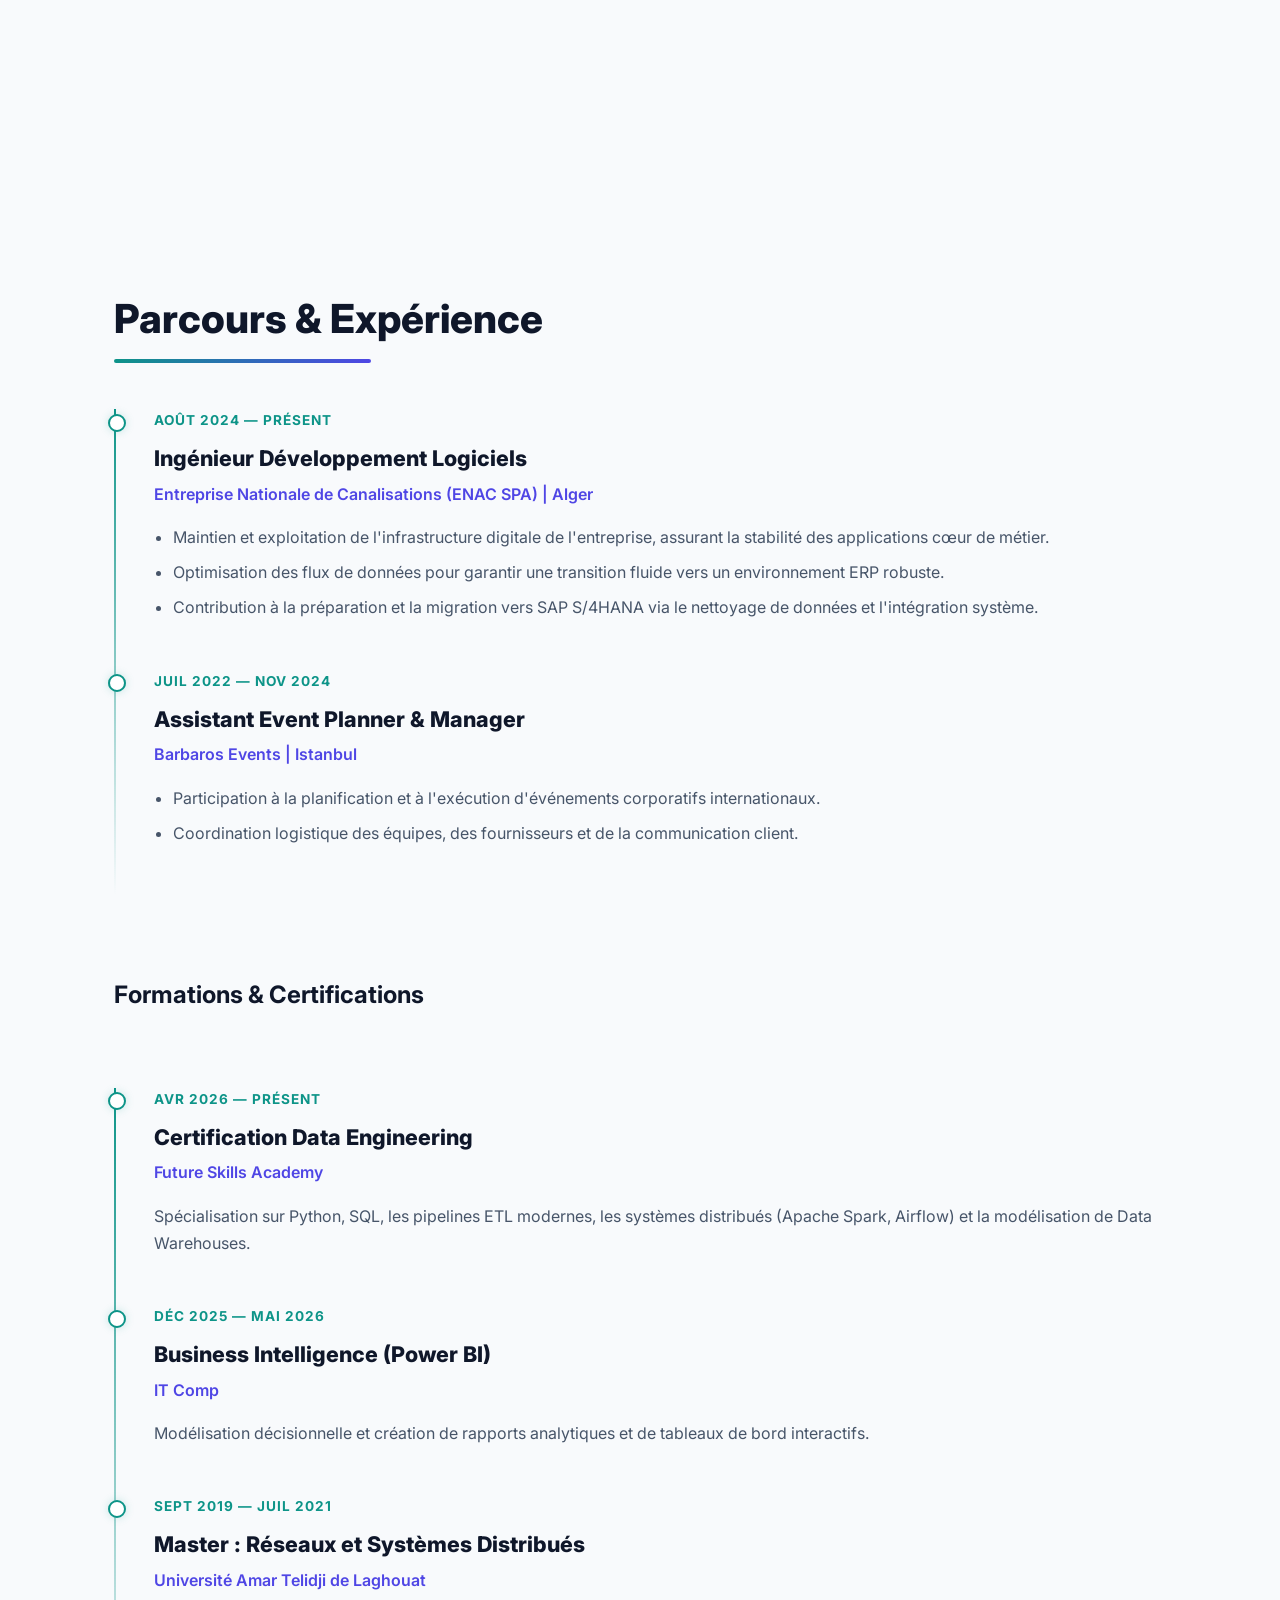
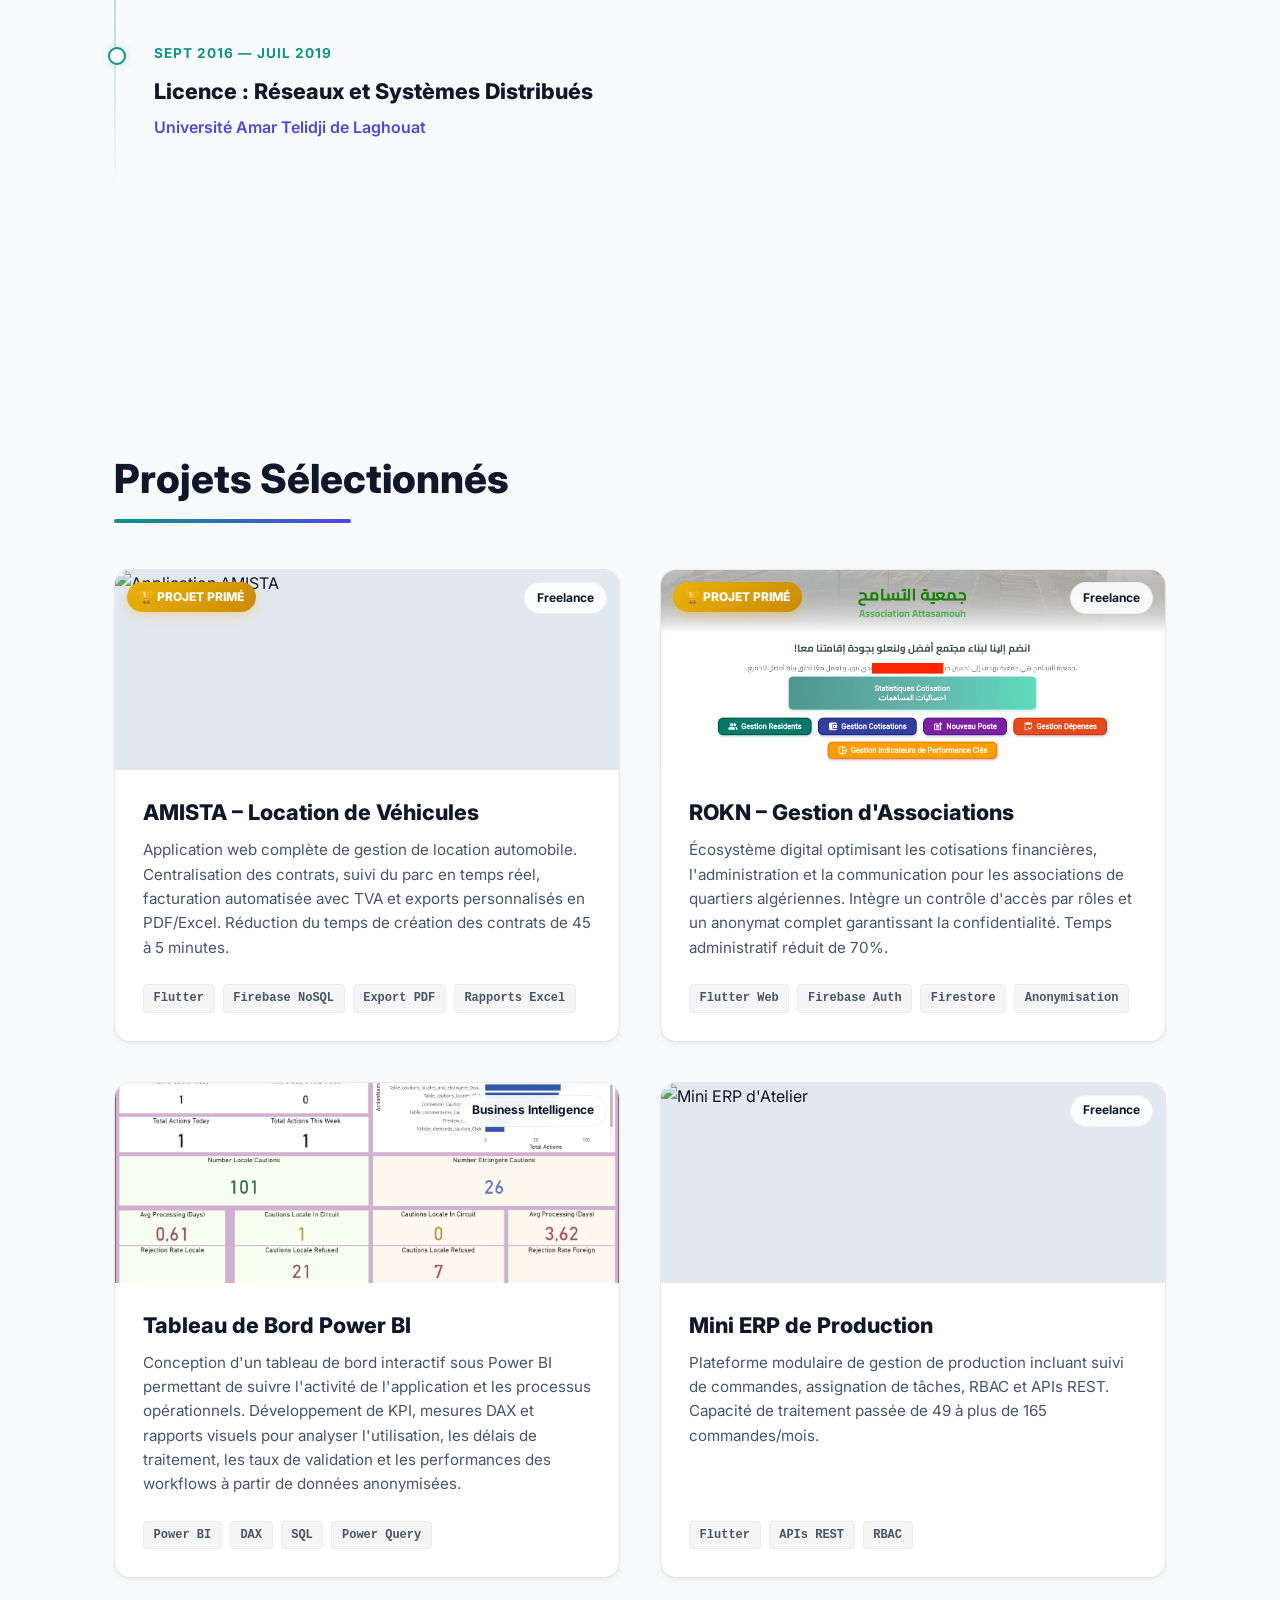
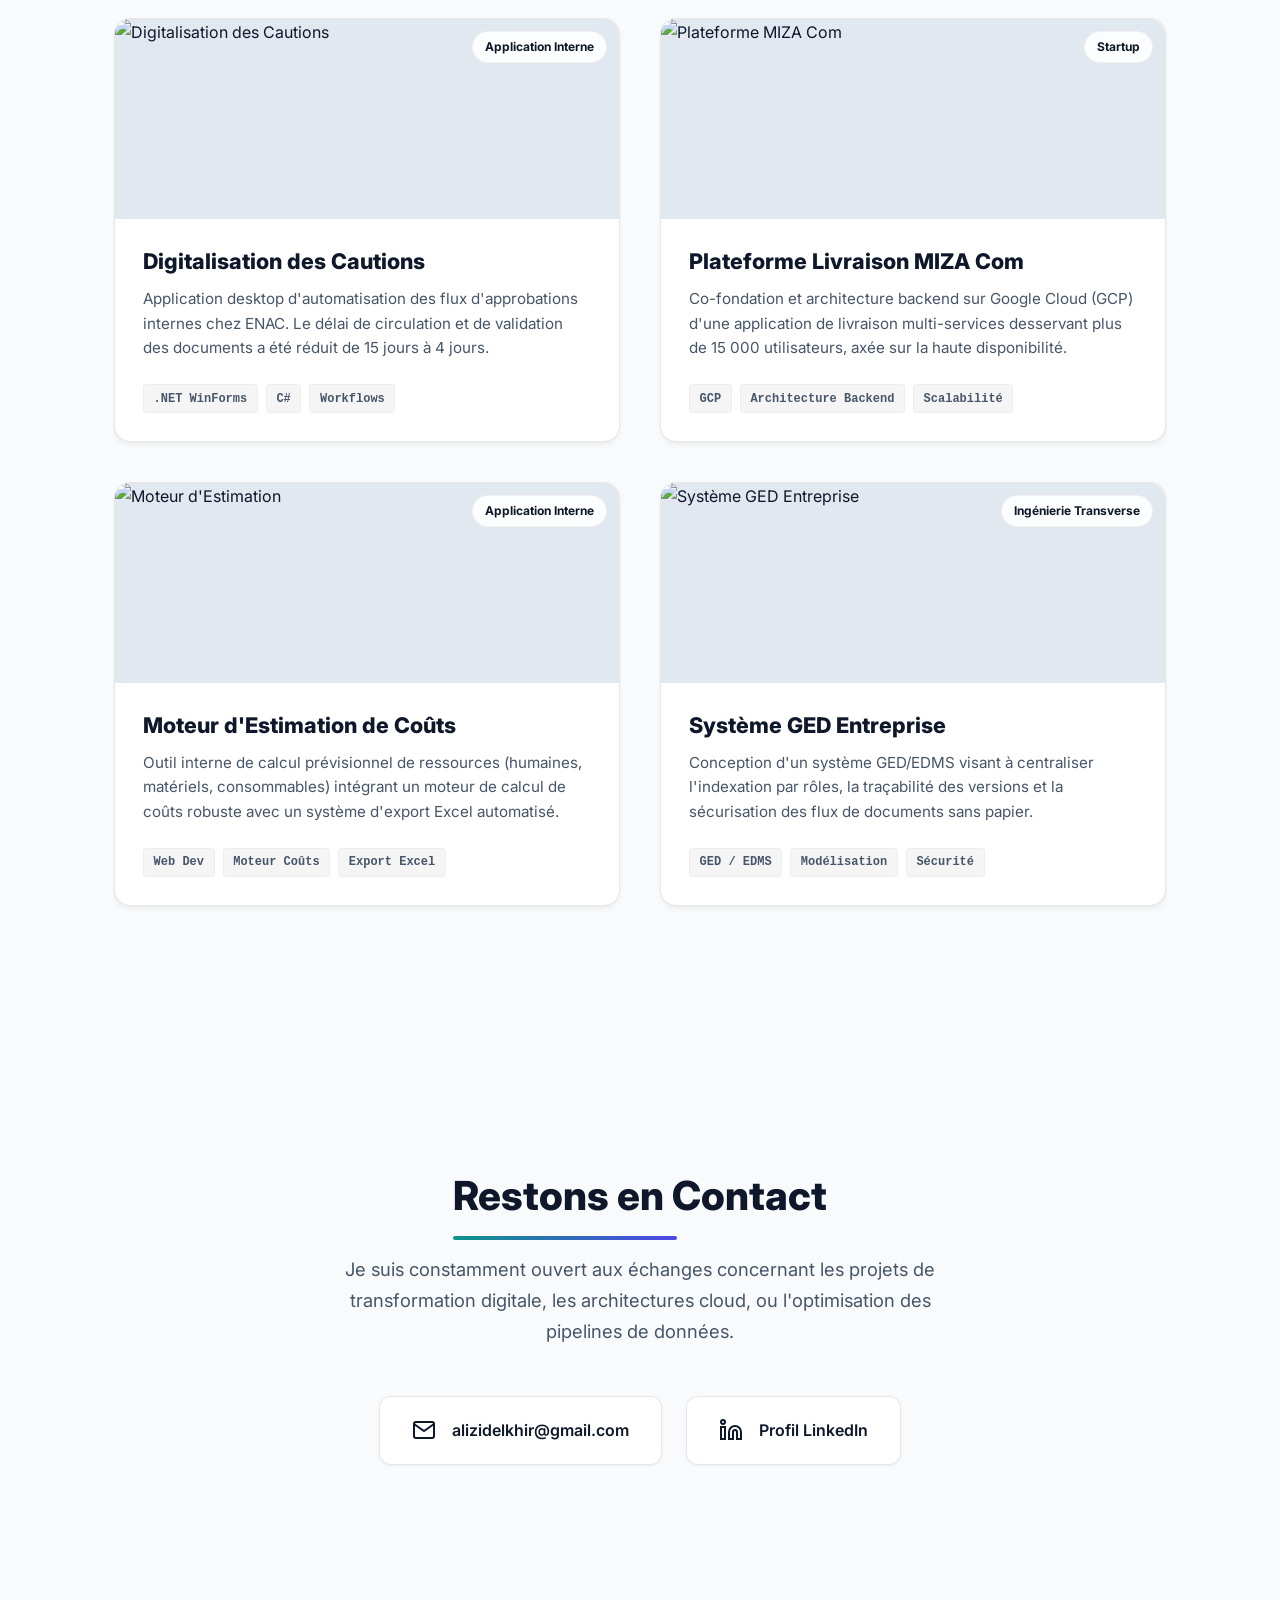
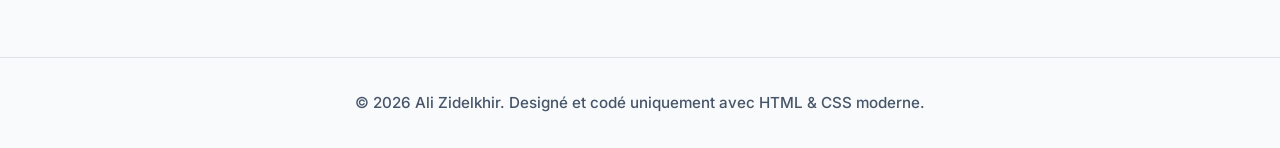
==== commit 4bc53a64: "." ====
--- a/index-fr.html
+++ b/index-fr.html
@@ -209,7 +209,7 @@
                 <div class="project-card">
                     <div class="project-img-container">
                         <span class="badge-type">Business Intelligence</span>
-                        <img src="assets/bi.jpg" alt="Tableau de Bord Power BI" class="project-img">
+                        <img src="assets/bi.png" alt="Tableau de Bord Power BI" class="project-img">
                     </div>
                     <div class="project-card-body">
                         <h3 class="project-title">Tableau de Bord Power BI</h3>
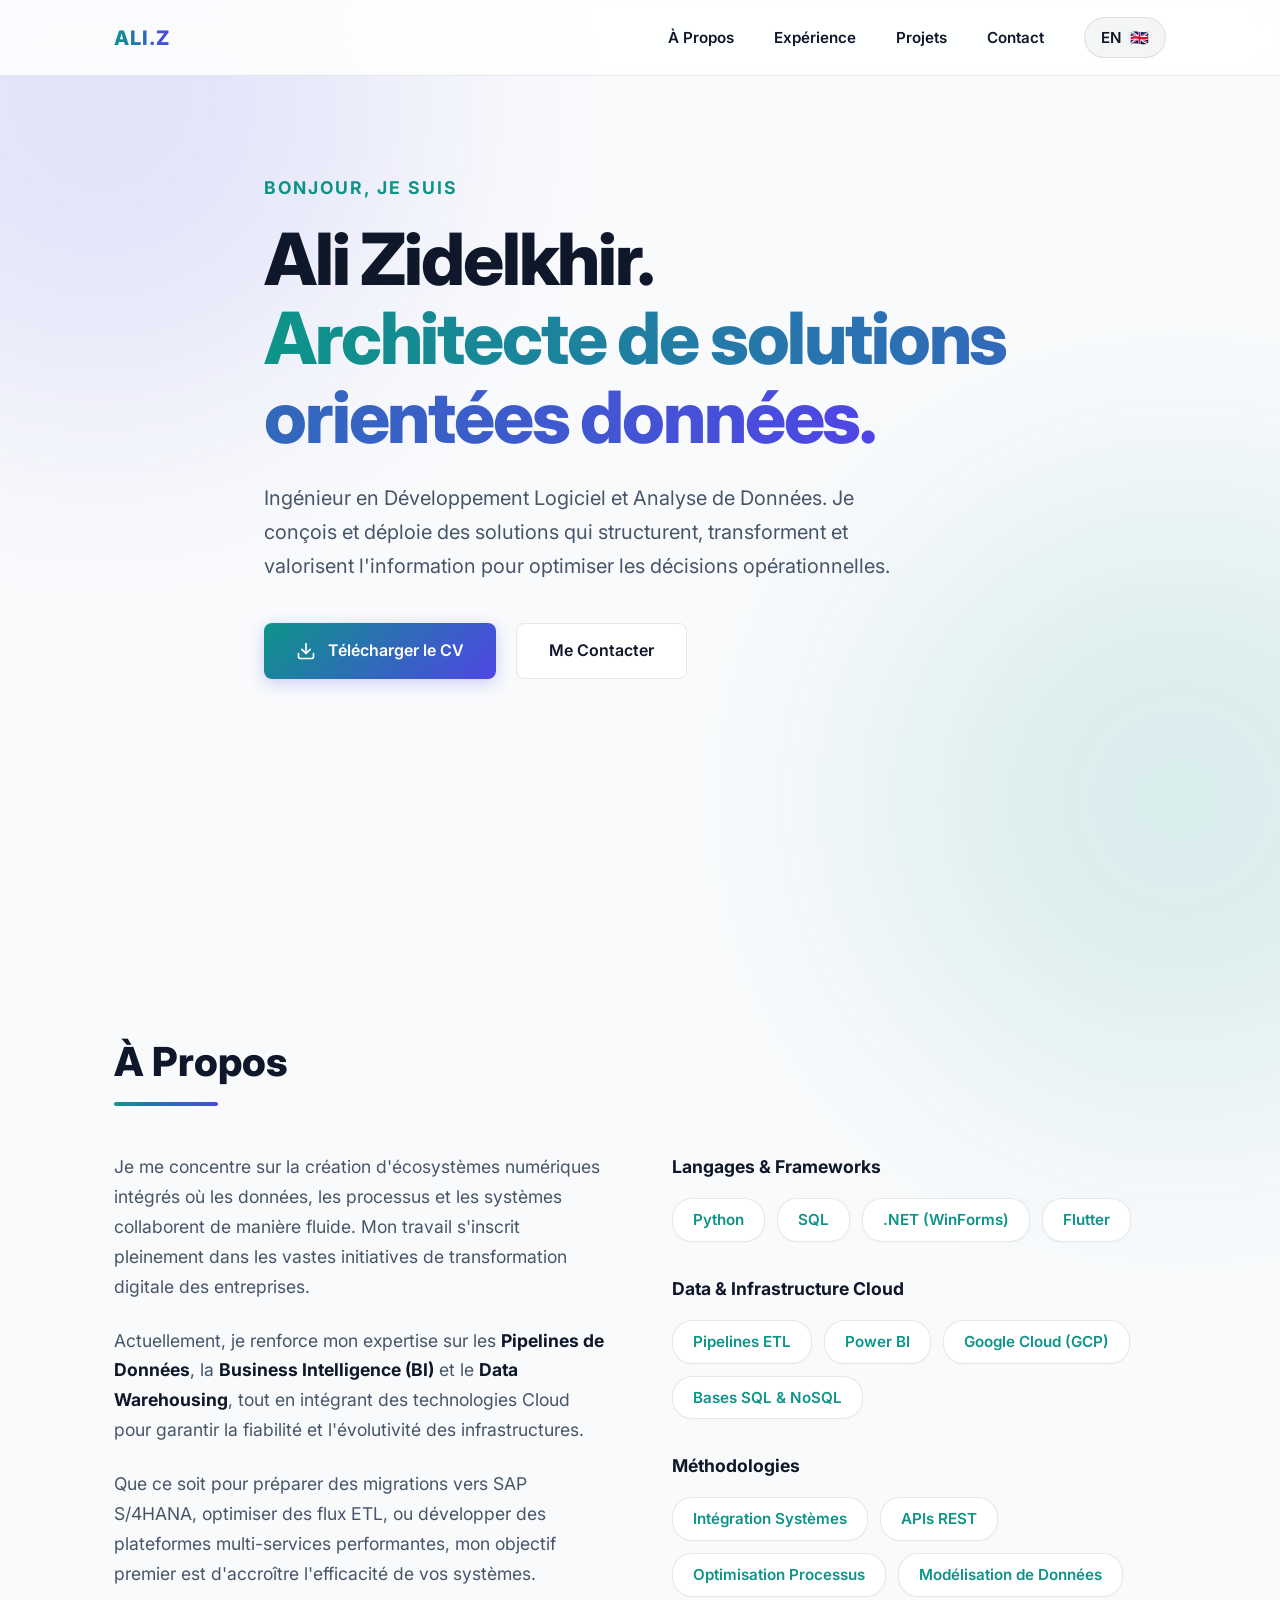
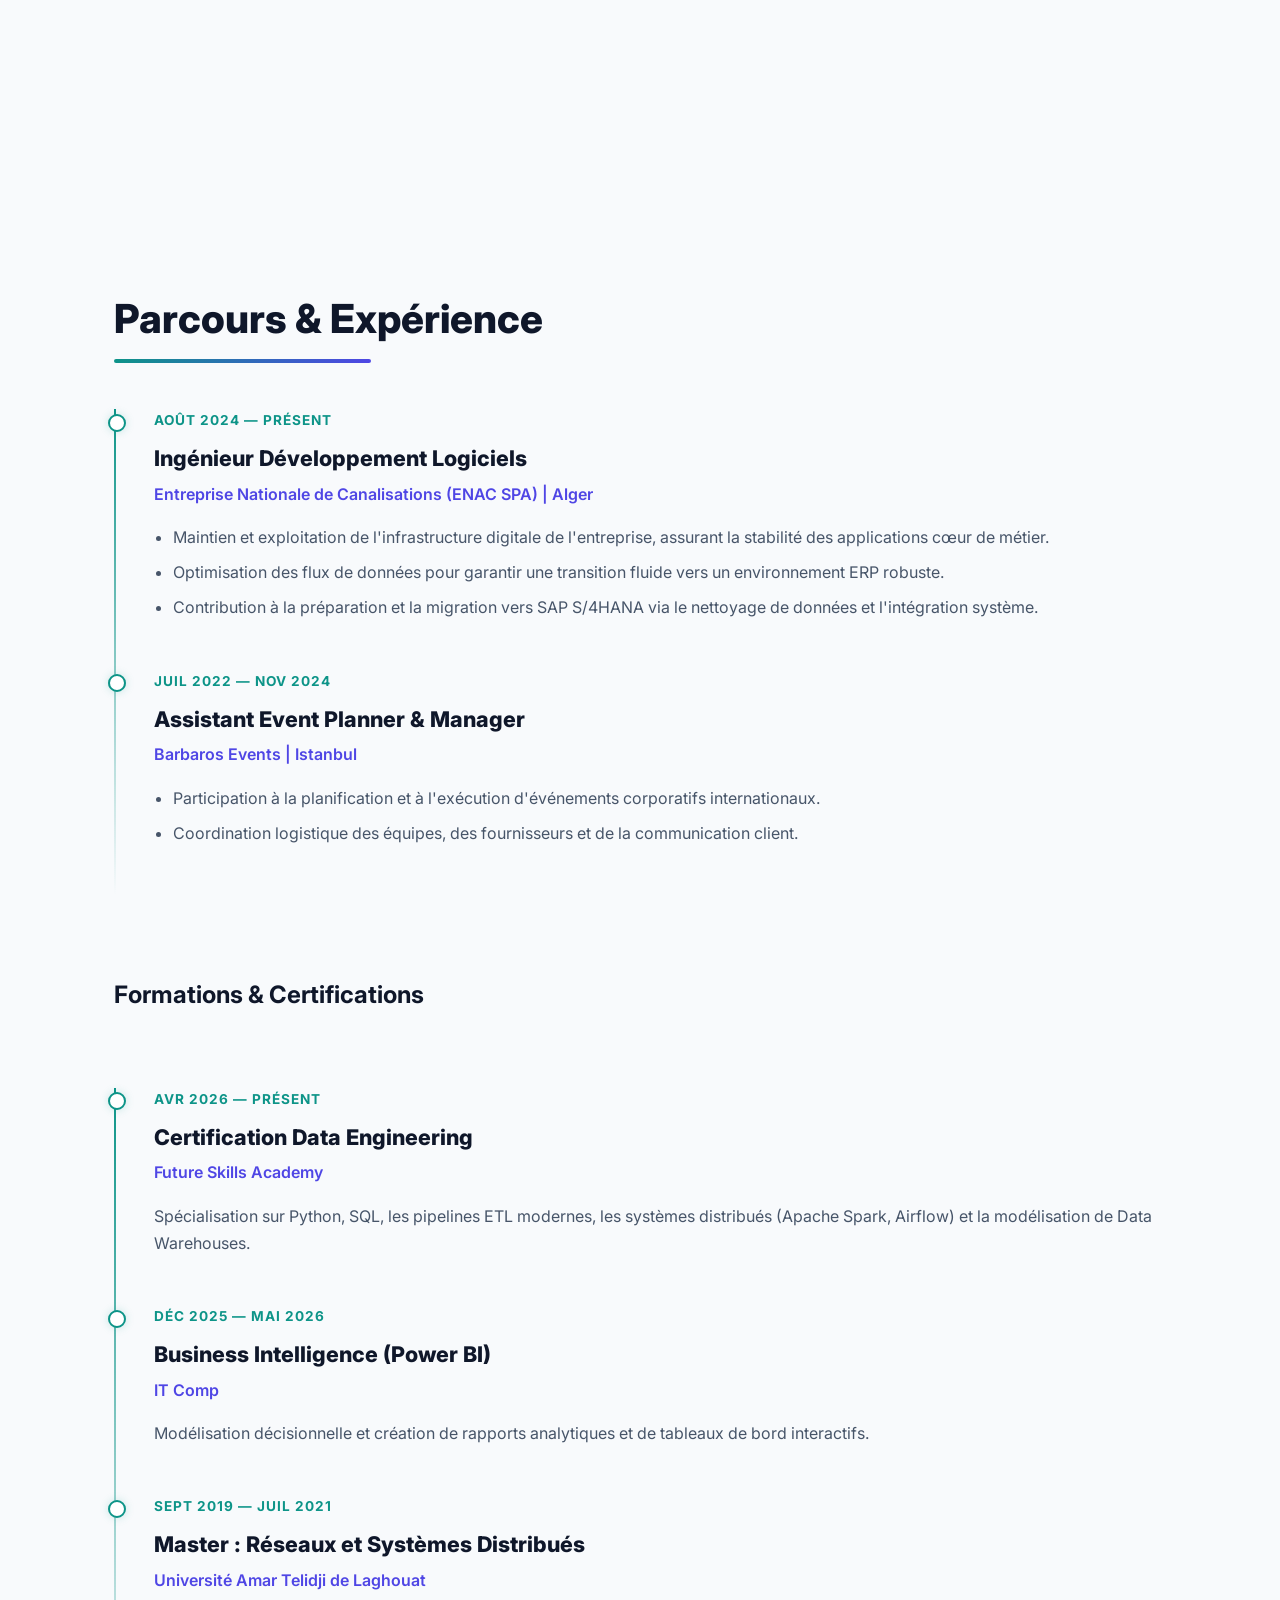
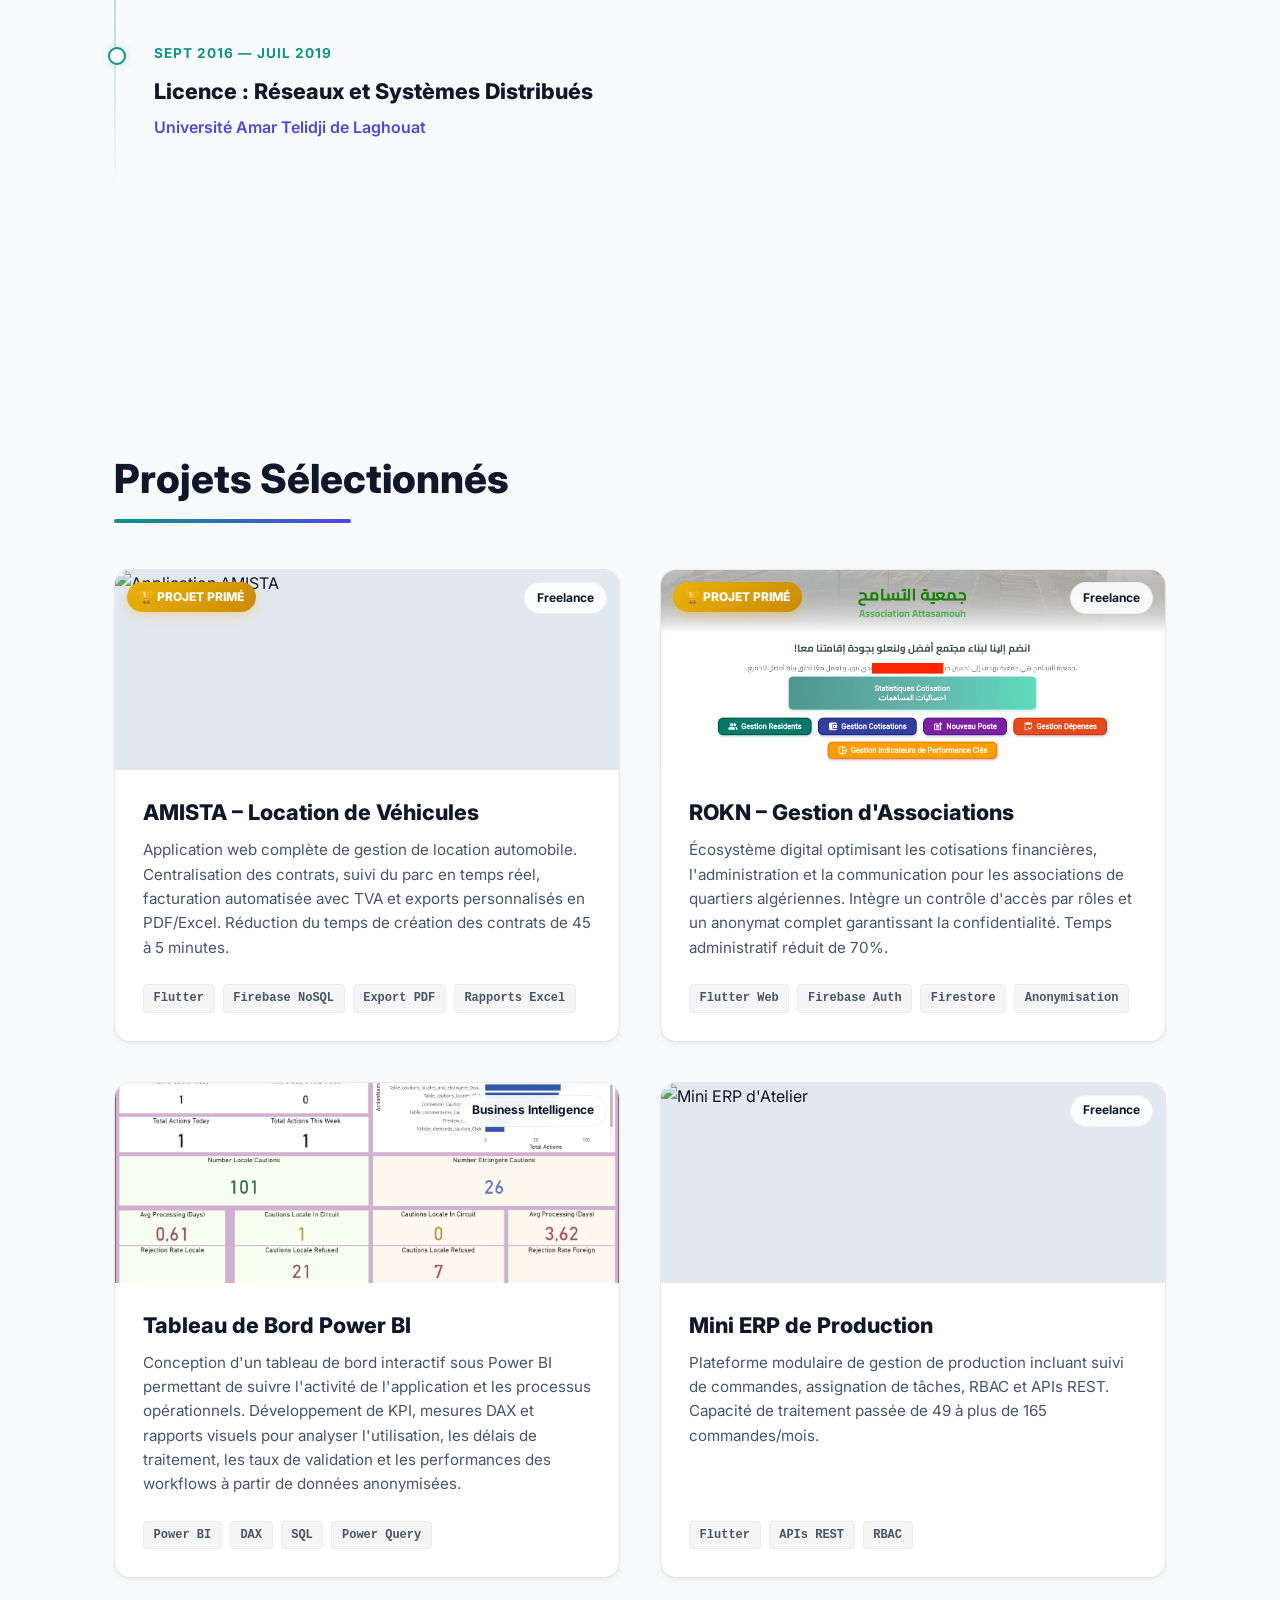
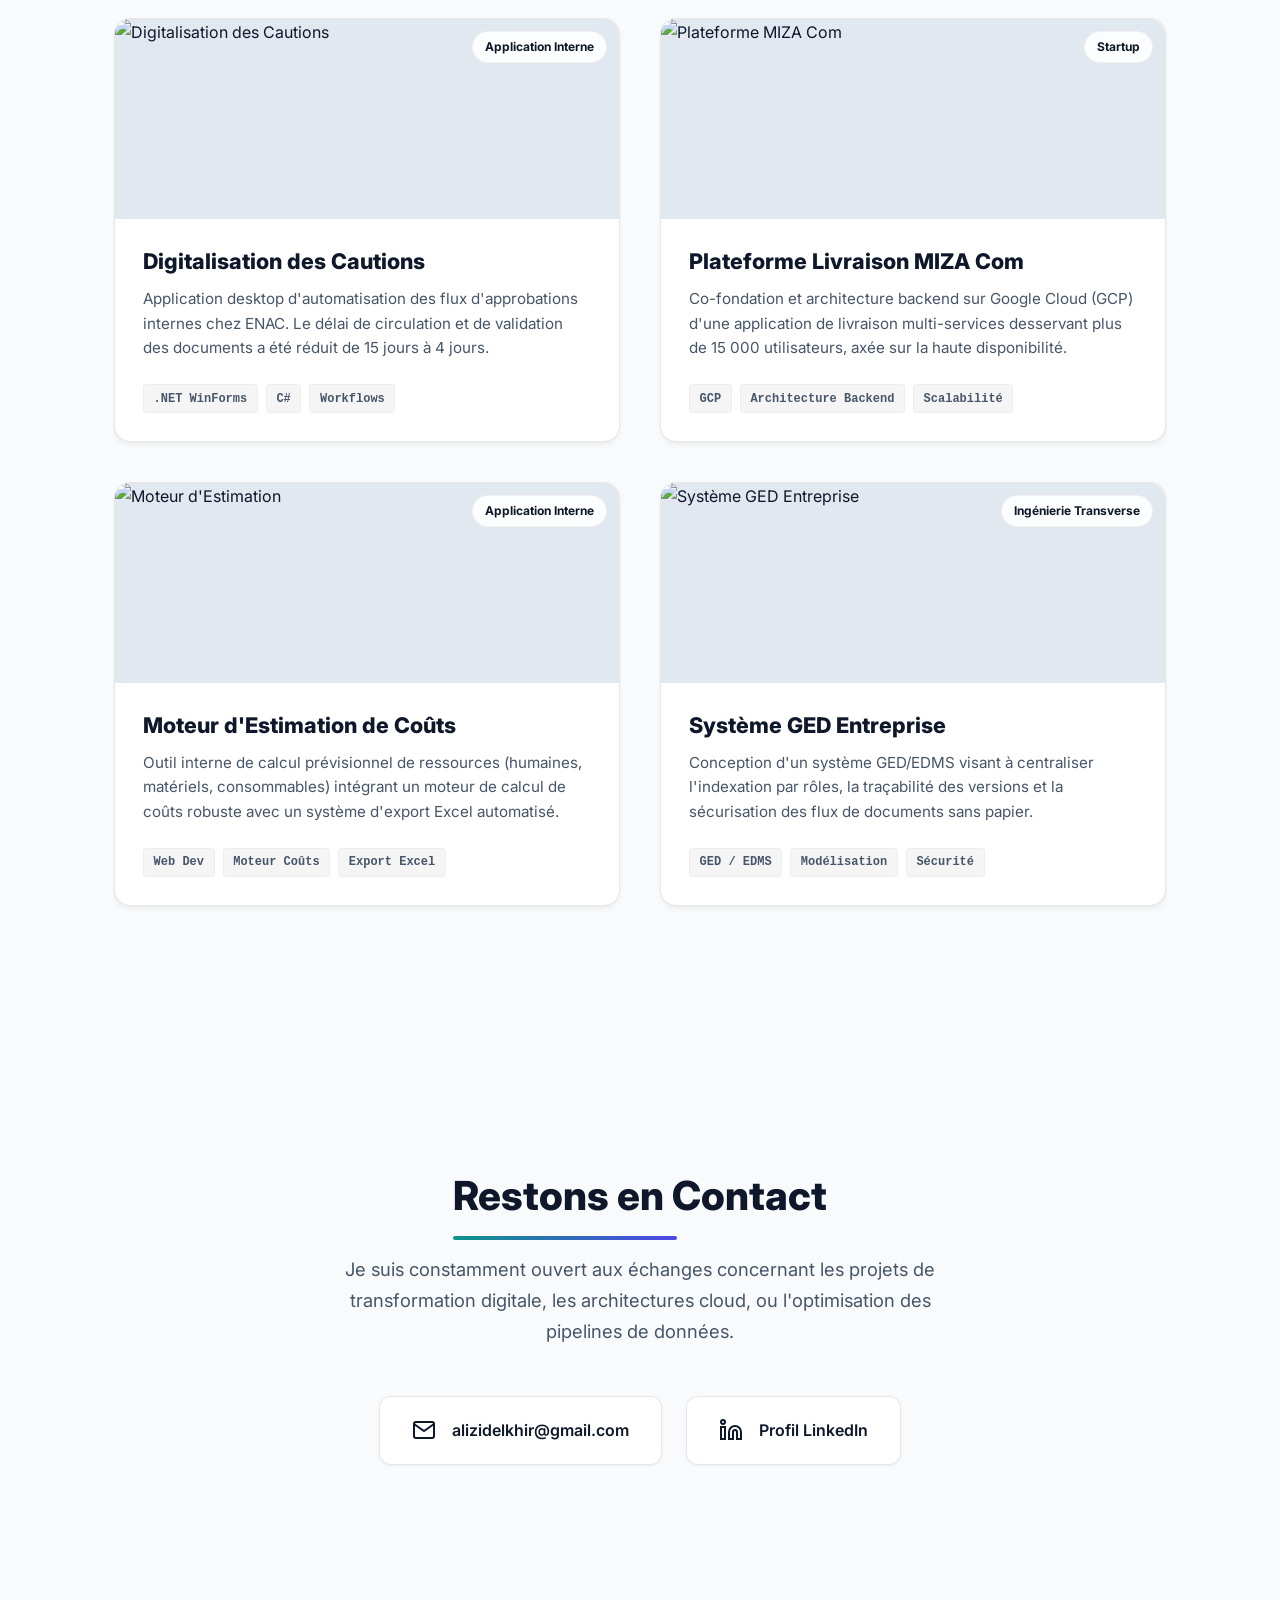
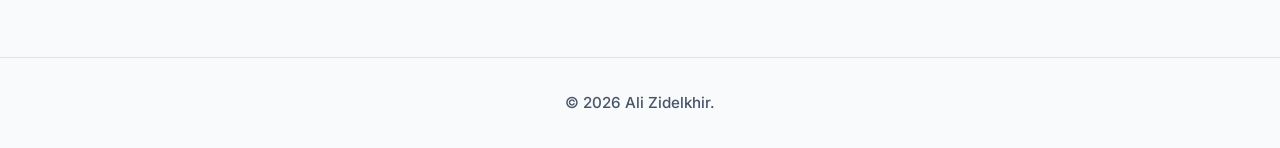
==== commit e9fb8067: ". Removed design attribution from footer." ====
--- a/index-fr.html
+++ b/index-fr.html
@@ -324,7 +324,7 @@
 
     <footer>
         <div class="container">
-            <p>&copy; 2026 Ali Zidelkhir. Designé et codé uniquement avec HTML & CSS moderne.</p>
+            <p>&copy; 2026 Ali Zidelkhir.</p>
         </div>
     </footer>
 
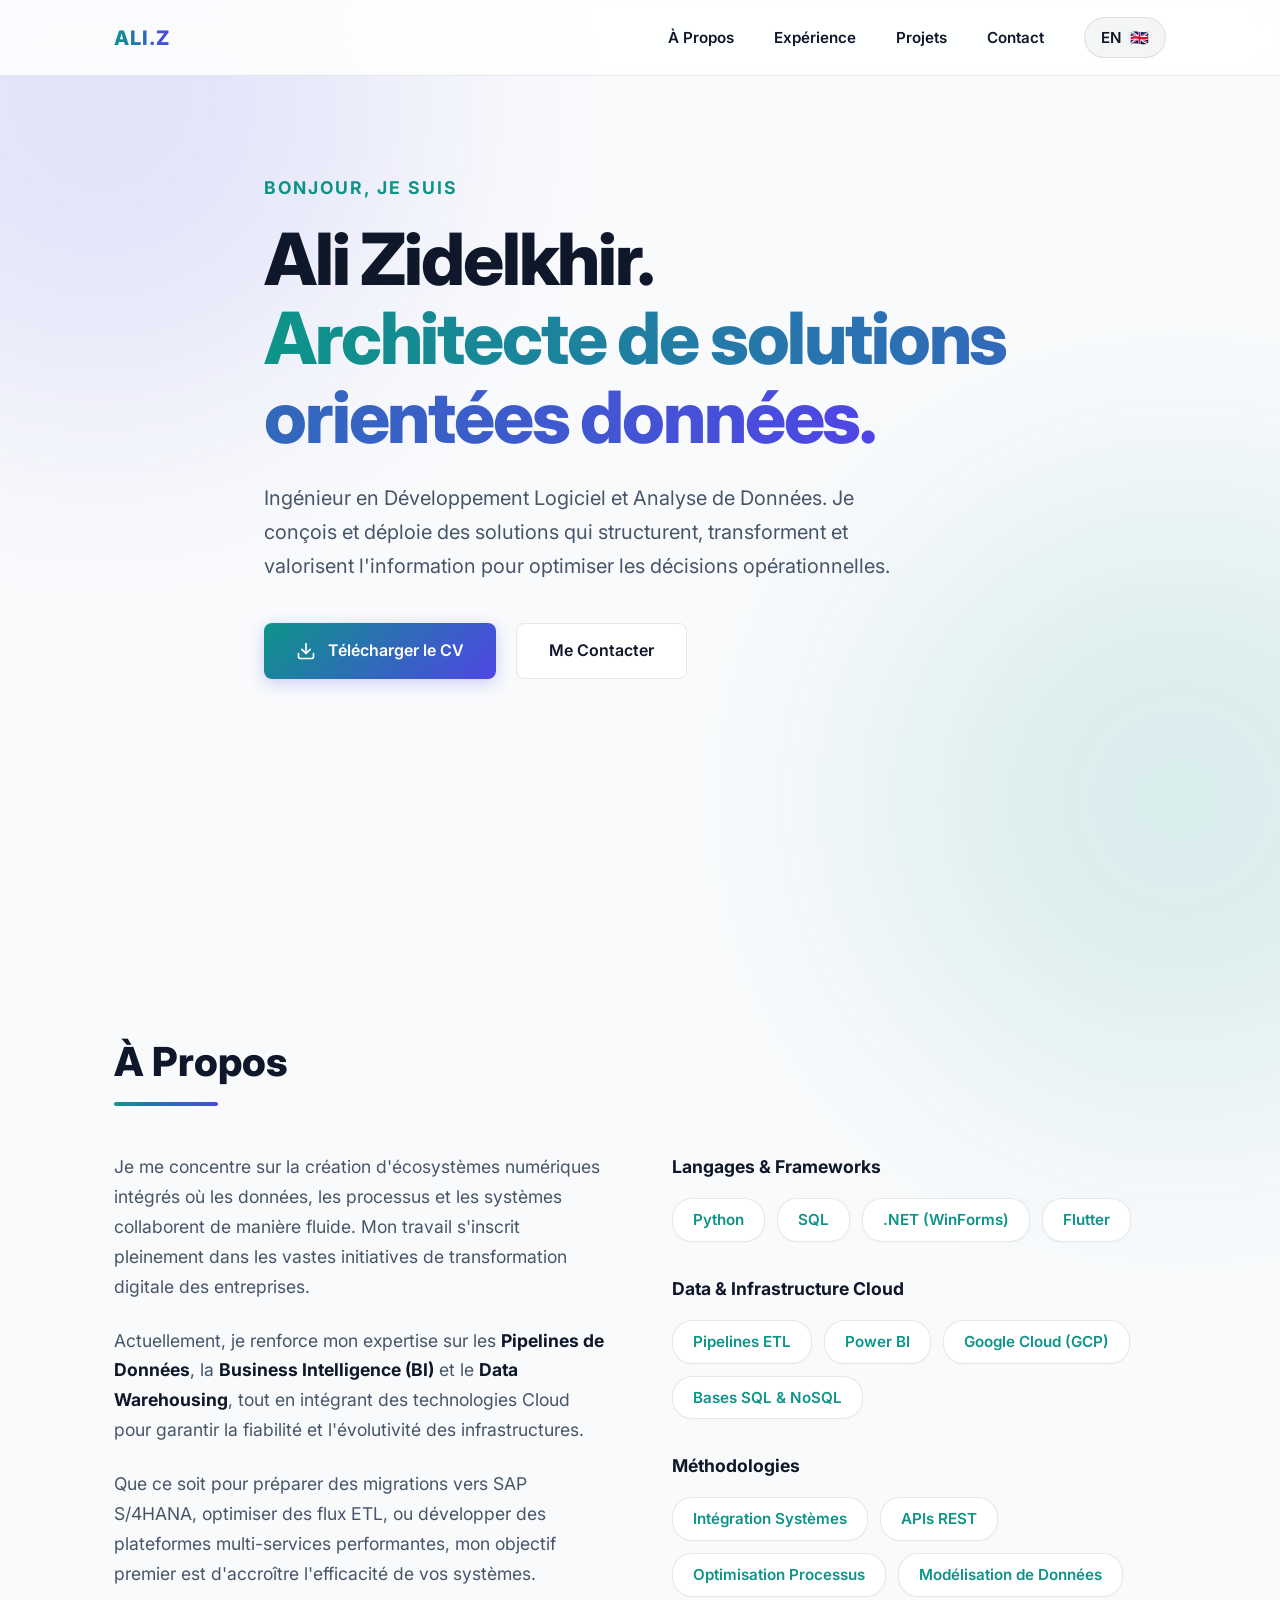
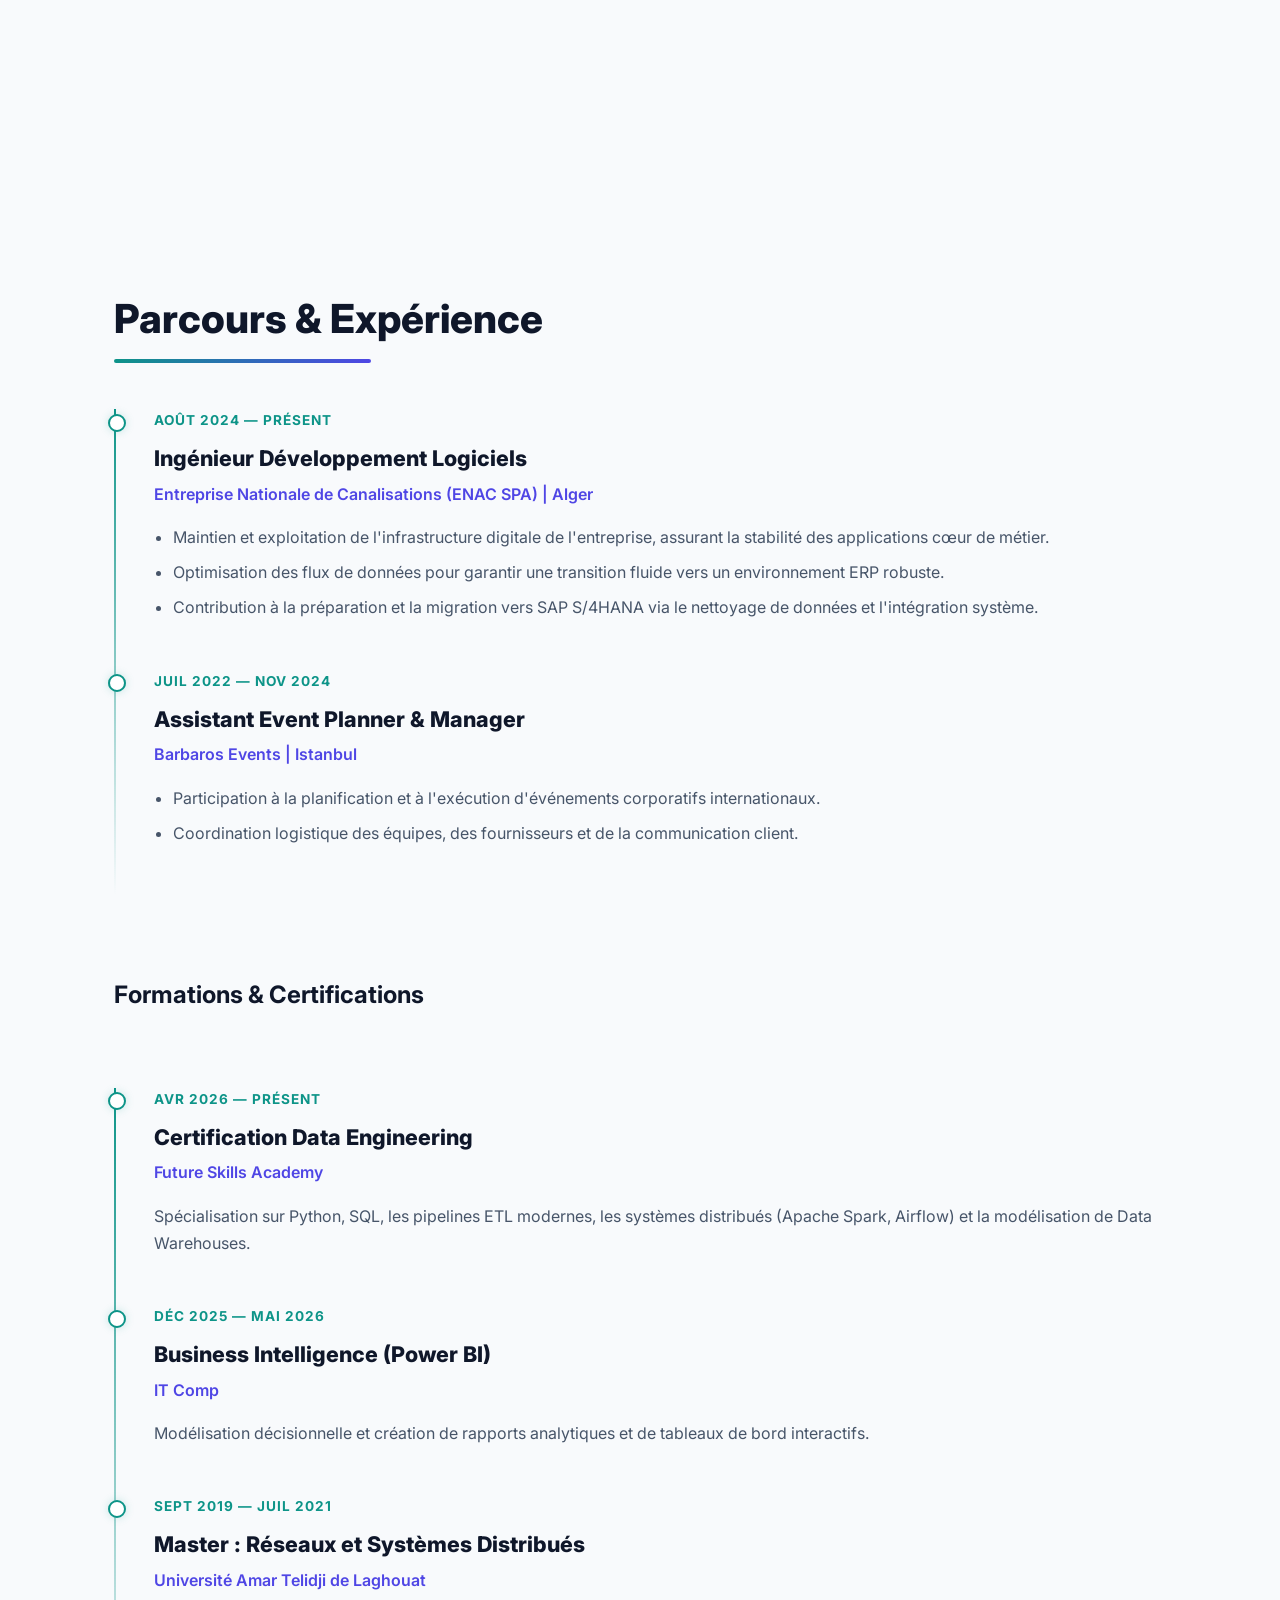
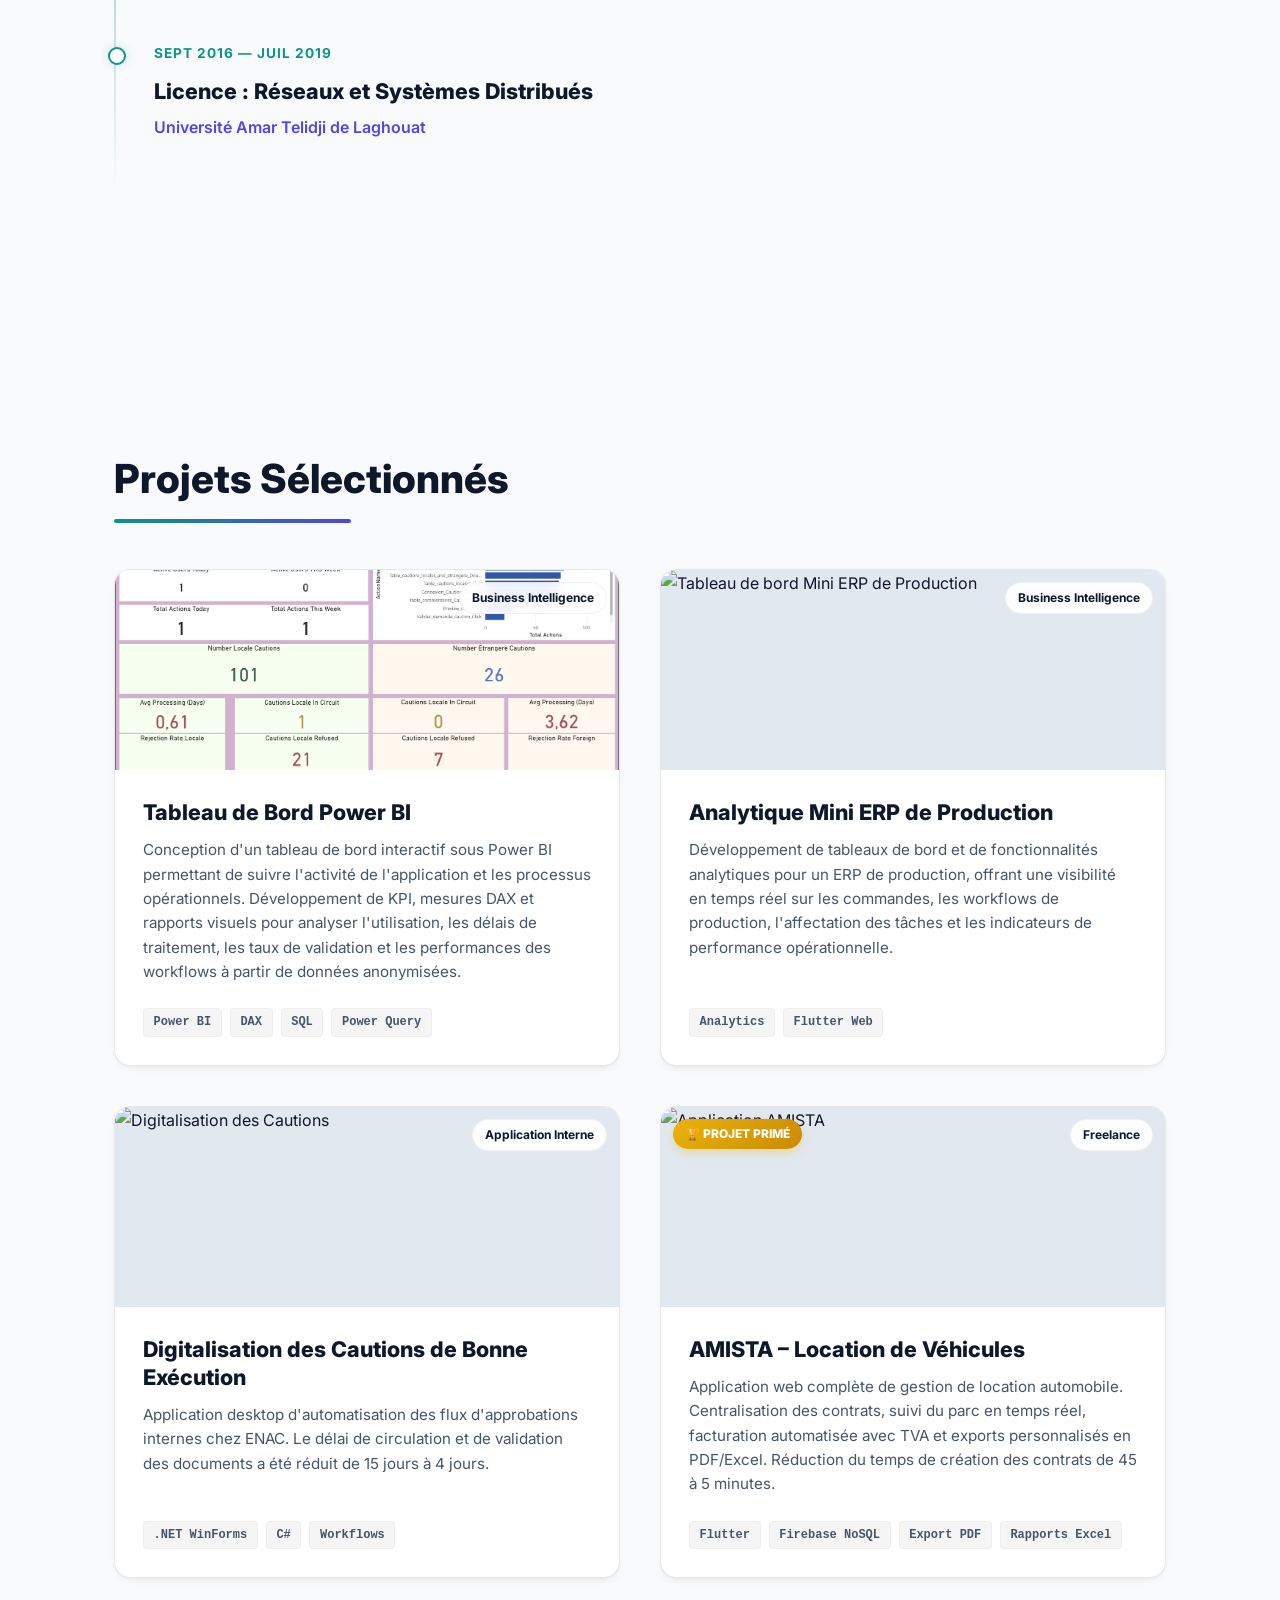
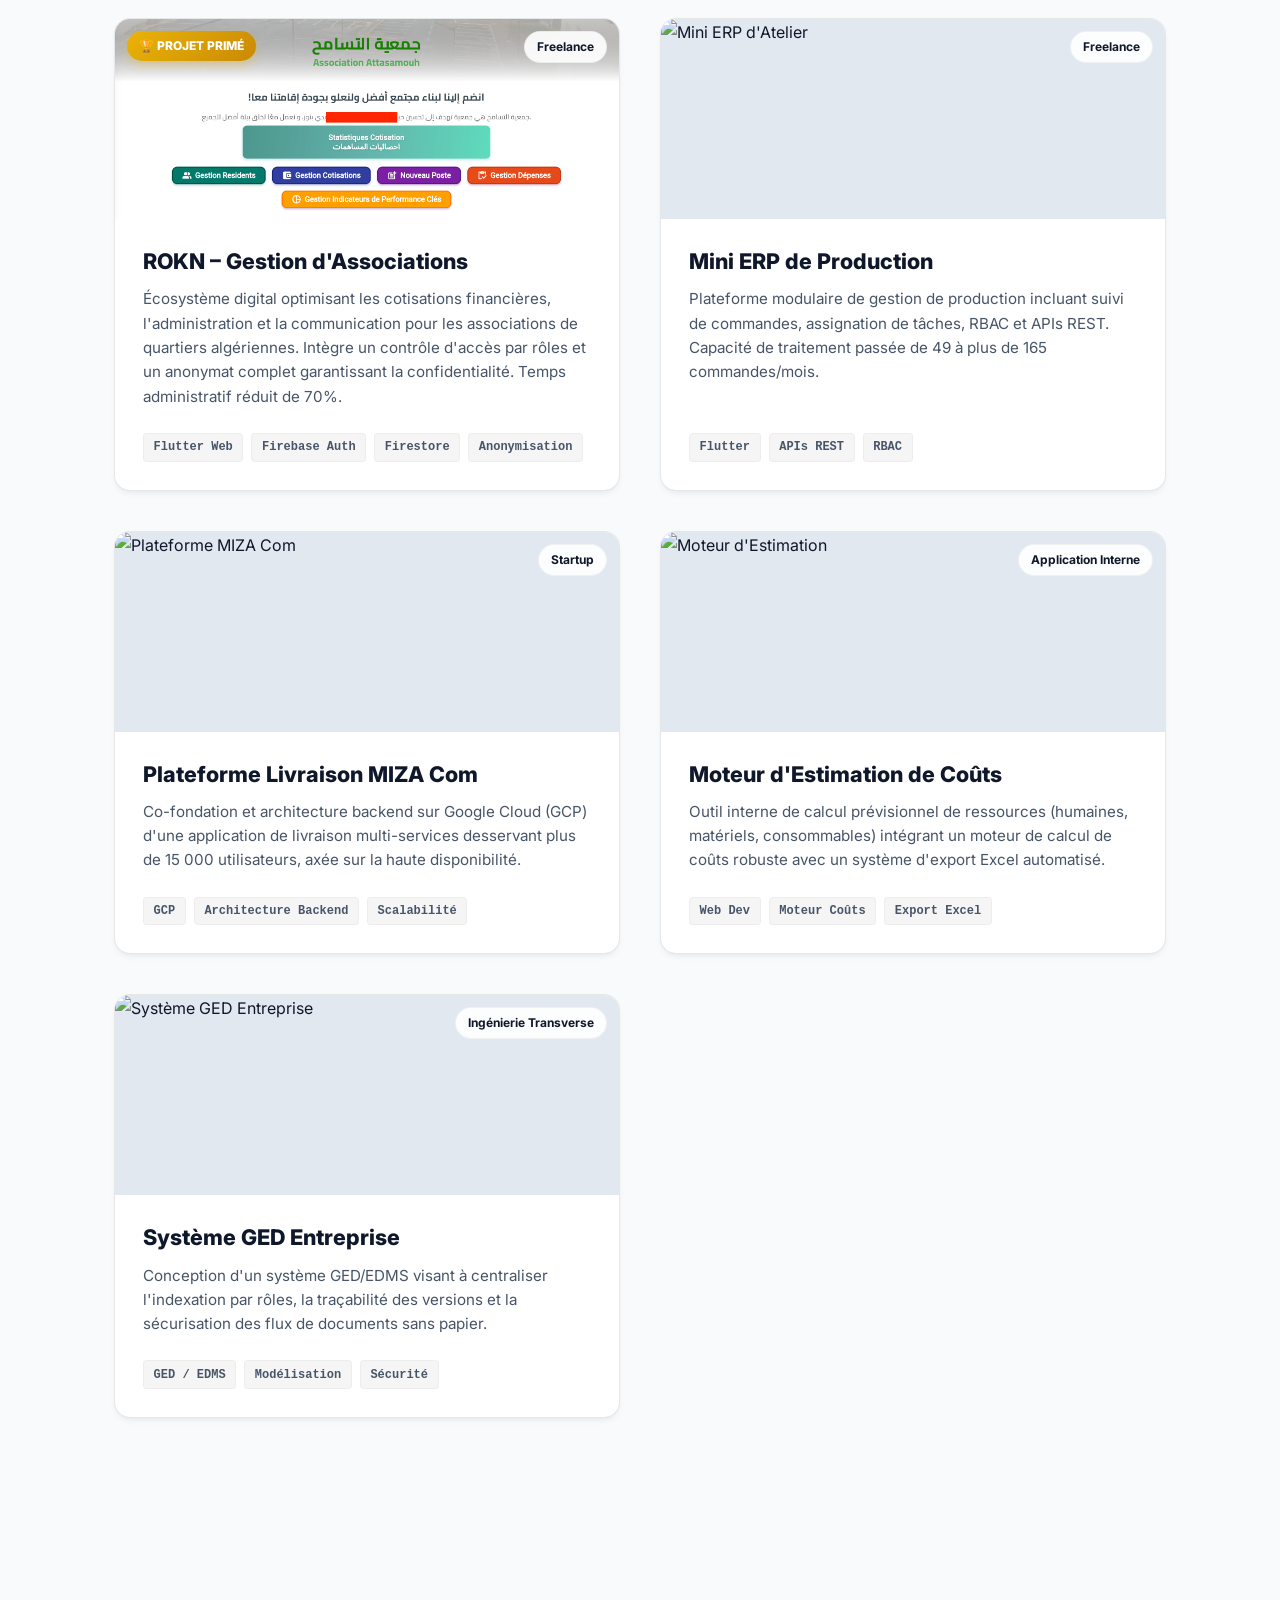
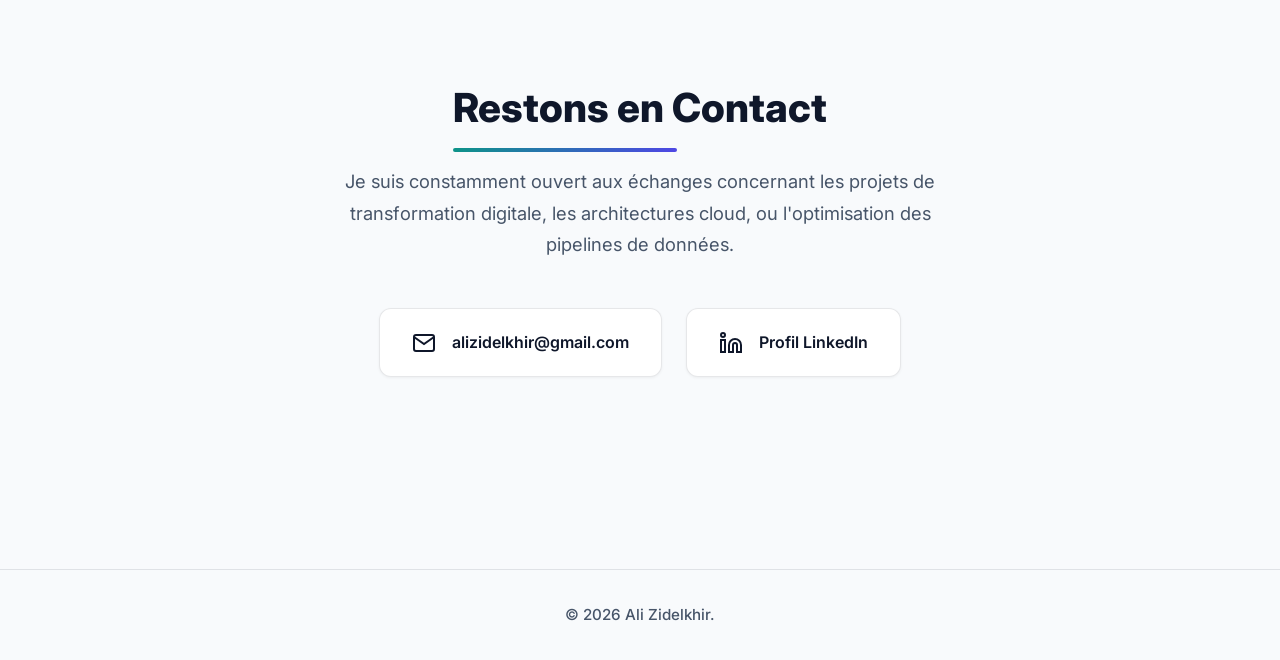
==== commit f3204b8d: "." ====
--- a/index-fr.html
+++ b/index-fr.html
@@ -173,38 +173,8 @@
             <h2 class="section-title">Projets Sélectionnés</h2>
             
             <div class="projects-grid">
-                
-                <!-- Project: AMISTA -->
-                <div class="project-card">
-                    <div class="project-img-container">
-                        <span class="badge-prize">🏆 Projet Primé</span>
-                        <span class="badge-type">Freelance</span>
-                        <img src="assets/amista.jpg" alt="Application AMISTA" class="project-img">
-                    </div>
-                    <div class="project-card-body">
-                        <h3 class="project-title">AMISTA – Location de Véhicules</h3>
-                        <p class="project-desc">Application web complète de gestion de location automobile. Centralisation des contrats, suivi du parc en temps réel, facturation automatisée avec TVA et exports personnalisés en PDF/Excel. Réduction du temps de création des contrats de 45 à 5 minutes.</p>
-                        <div class="project-tech">
-                            <span>Flutter</span> <span>Firebase NoSQL</span> <span>Export PDF</span> <span>Rapports Excel</span>
-                        </div>
-                    </div>
-                </div>
-
-                <!-- Project: ROKN -->
-                <div class="project-card">
-                    <div class="project-img-container">
-                        <span class="badge-prize">🏆 Projet Primé</span>
-                        <span class="badge-type">Freelance</span>
-                        <img src="assets/rokn.jpg" alt="Plateforme ROKN" class="project-img">
-                    </div>
-                    <div class="project-card-body">
-                        <h3 class="project-title">ROKN – Gestion d'Associations</h3>
-                        <p class="project-desc">Écosystème digital optimisant les cotisations financières, l'administration et la communication pour les associations de quartiers algériennes. Intègre un contrôle d'accès par rôles et un anonymat complet garantissant la confidentialité. Temps administratif réduit de 70%.</p>
-                        <div class="project-tech">
-                            <span>Flutter Web</span> <span>Firebase Auth</span> <span>Firestore</span> <span>Anonymisation</span>
-                        </div>
-                    </div>
-                </div>
+
+
                 <!-- Projet : Tableau de Bord Power BI -->
                 <div class="project-card">
                     <div class="project-img-container">
@@ -224,6 +194,72 @@
                         </div>
                     </div>
                 </div>
+
+                <!-- Projet : Analytique ERP de Production -->
+<div class="project-card">
+    <div class="project-img-container">
+        <span class="badge-type">Business Intelligence</span>
+        <img src="assets/erp-analytics.jpg" alt="Tableau de bord Mini ERP de Production" class="project-img">
+    </div>
+    <div class="project-card-body">
+        <h3 class="project-title">Analytique Mini ERP de Production</h3>
+        <p class="project-desc">
+            Développement de tableaux de bord et de fonctionnalités analytiques pour un ERP de production, offrant une visibilité en temps réel sur les commandes, les workflows de production, l'affectation des tâches et les indicateurs de performance opérationnelle.
+        </p>
+        <div class="project-tech"> 
+            <span>Analytics</span>
+            <span>Flutter Web</span>
+        </div>
+    </div>
+</div>
+
+                                <!-- Project 2: Digitalisation des Cautions -->
+                <div class="project-card">
+                    <div class="project-img-container">
+                        <span class="badge-type">Application Interne</span>
+                        <img src="assets/performance-bond.jpg" alt="Digitalisation des Cautions " class="project-img">
+                    </div>
+                    <div class="project-card-body">
+                        <h3 class="project-title">Digitalisation des Cautions de Bonne Exécution</h3>
+                        <p class="project-desc">Application desktop d'automatisation des flux d'approbations internes chez ENAC. Le délai de circulation et de validation des documents a été réduit de 15 jours à 4 jours.</p>
+                        <div class="project-tech">
+                            <span>.NET WinForms</span> <span>C#</span> <span>Workflows</span>
+                        </div>
+                    </div>
+                </div>
+
+                <!-- Project: AMISTA -->
+                <div class="project-card">
+                    <div class="project-img-container">
+                        <span class="badge-prize">🏆 Projet Primé</span>
+                        <span class="badge-type">Freelance</span>
+                        <img src="assets/amista.jpg" alt="Application AMISTA" class="project-img">
+                    </div>
+                    <div class="project-card-body">
+                        <h3 class="project-title">AMISTA – Location de Véhicules</h3>
+                        <p class="project-desc">Application web complète de gestion de location automobile. Centralisation des contrats, suivi du parc en temps réel, facturation automatisée avec TVA et exports personnalisés en PDF/Excel. Réduction du temps de création des contrats de 45 à 5 minutes.</p>
+                        <div class="project-tech">
+                            <span>Flutter</span> <span>Firebase NoSQL</span> <span>Export PDF</span> <span>Rapports Excel</span>
+                        </div>
+                    </div>
+                </div>
+
+                <!-- Project: ROKN -->
+                <div class="project-card">
+                    <div class="project-img-container">
+                        <span class="badge-prize">🏆 Projet Primé</span>
+                        <span class="badge-type">Freelance</span>
+                        <img src="assets/rokn.jpg" alt="Plateforme ROKN" class="project-img">
+                    </div>
+                    <div class="project-card-body">
+                        <h3 class="project-title">ROKN – Gestion d'Associations</h3>
+                        <p class="project-desc">Écosystème digital optimisant les cotisations financières, l'administration et la communication pour les associations de quartiers algériennes. Intègre un contrôle d'accès par rôles et un anonymat complet garantissant la confidentialité. Temps administratif réduit de 70%.</p>
+                        <div class="project-tech">
+                            <span>Flutter Web</span> <span>Firebase Auth</span> <span>Firestore</span> <span>Anonymisation</span>
+                        </div>
+                    </div>
+                </div>
+
                 <!-- Project 1: Production Workshop -->
                 <div class="project-card">
                     <div class="project-img-container">
@@ -239,20 +275,6 @@
                     </div>
                 </div>
 
-                <!-- Project 2: Digitalisation des Cautions -->
-                <div class="project-card">
-                    <div class="project-img-container">
-                        <span class="badge-type">Application Interne</span>
-                        <img src="assets/performance-bond.jpg" alt="Digitalisation des Cautions" class="project-img">
-                    </div>
-                    <div class="project-card-body">
-                        <h3 class="project-title">Digitalisation des Cautions</h3>
-                        <p class="project-desc">Application desktop d'automatisation des flux d'approbations internes chez ENAC. Le délai de circulation et de validation des documents a été réduit de 15 jours à 4 jours.</p>
-                        <div class="project-tech">
-                            <span>.NET WinForms</span> <span>C#</span> <span>Workflows</span>
-                        </div>
-                    </div>
-                </div>
 
                 <!-- Project 3: MIZA Com -->
                 <div class="project-card">
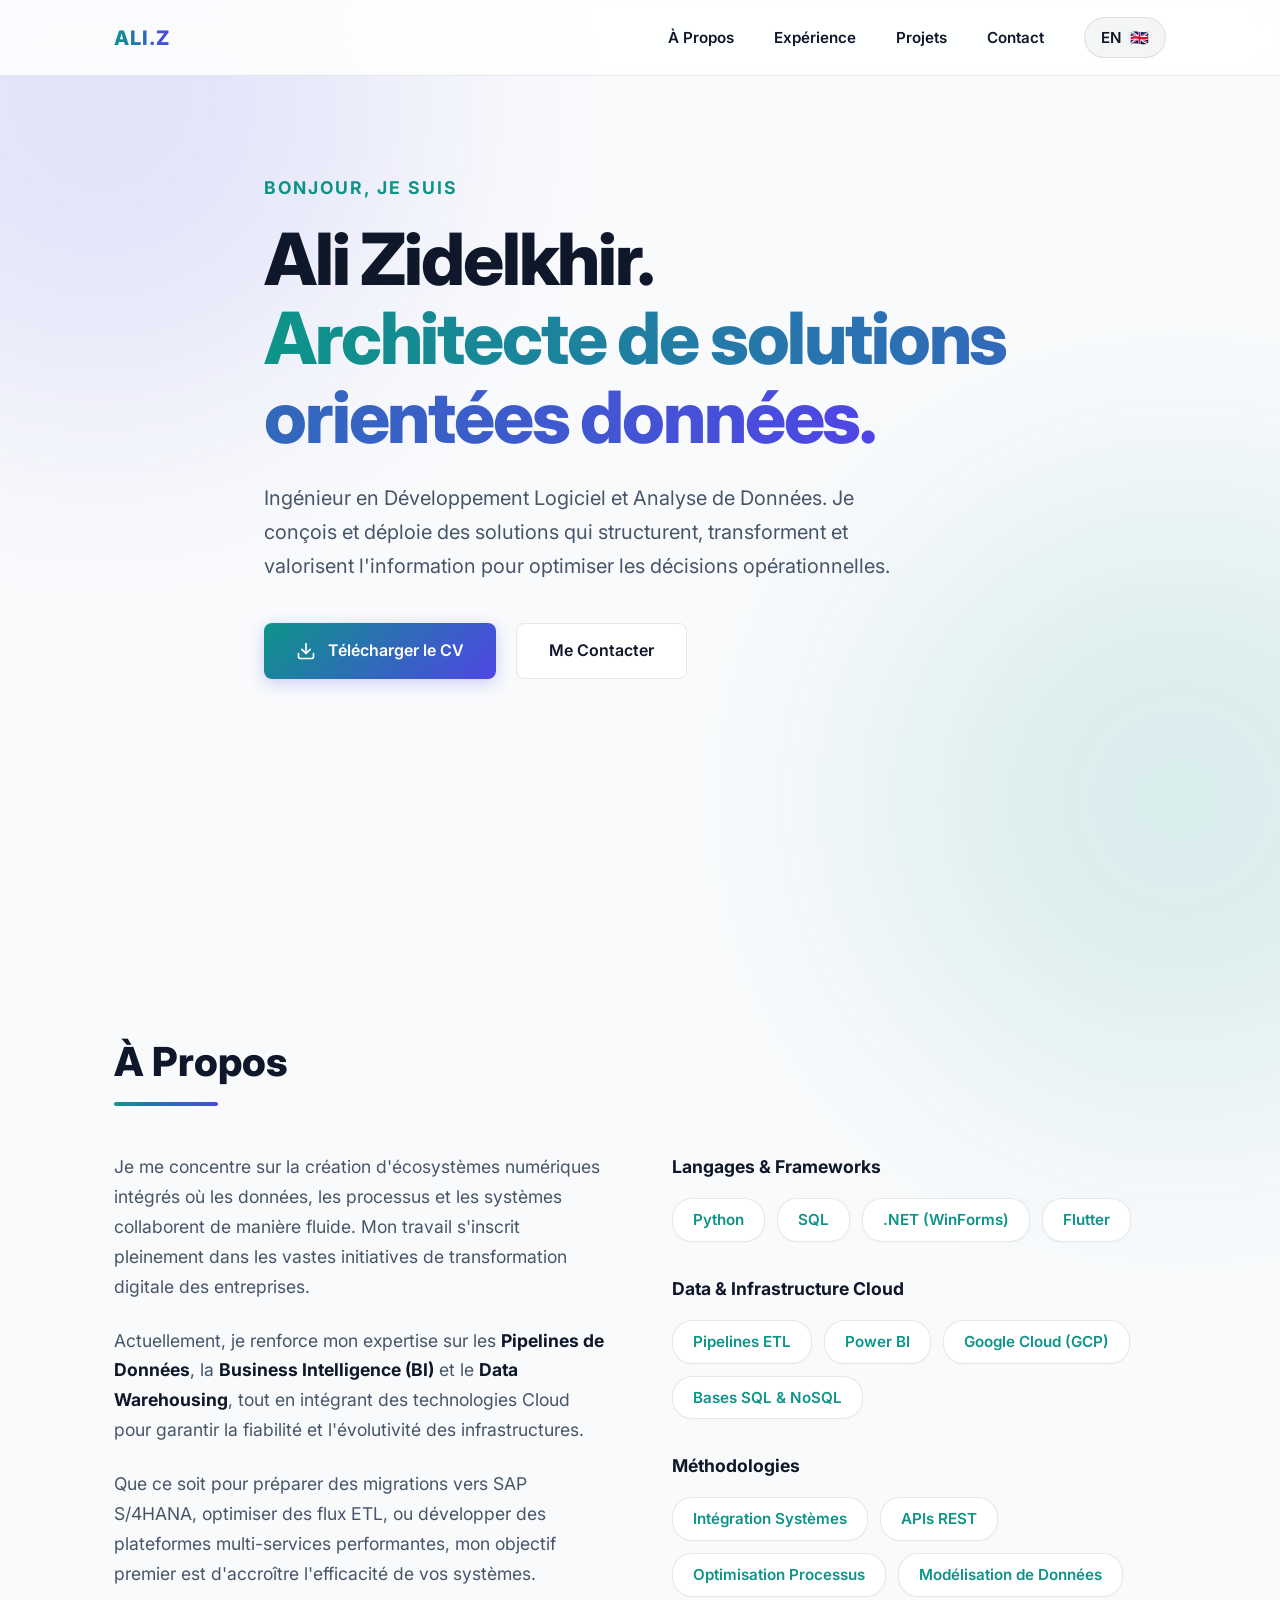
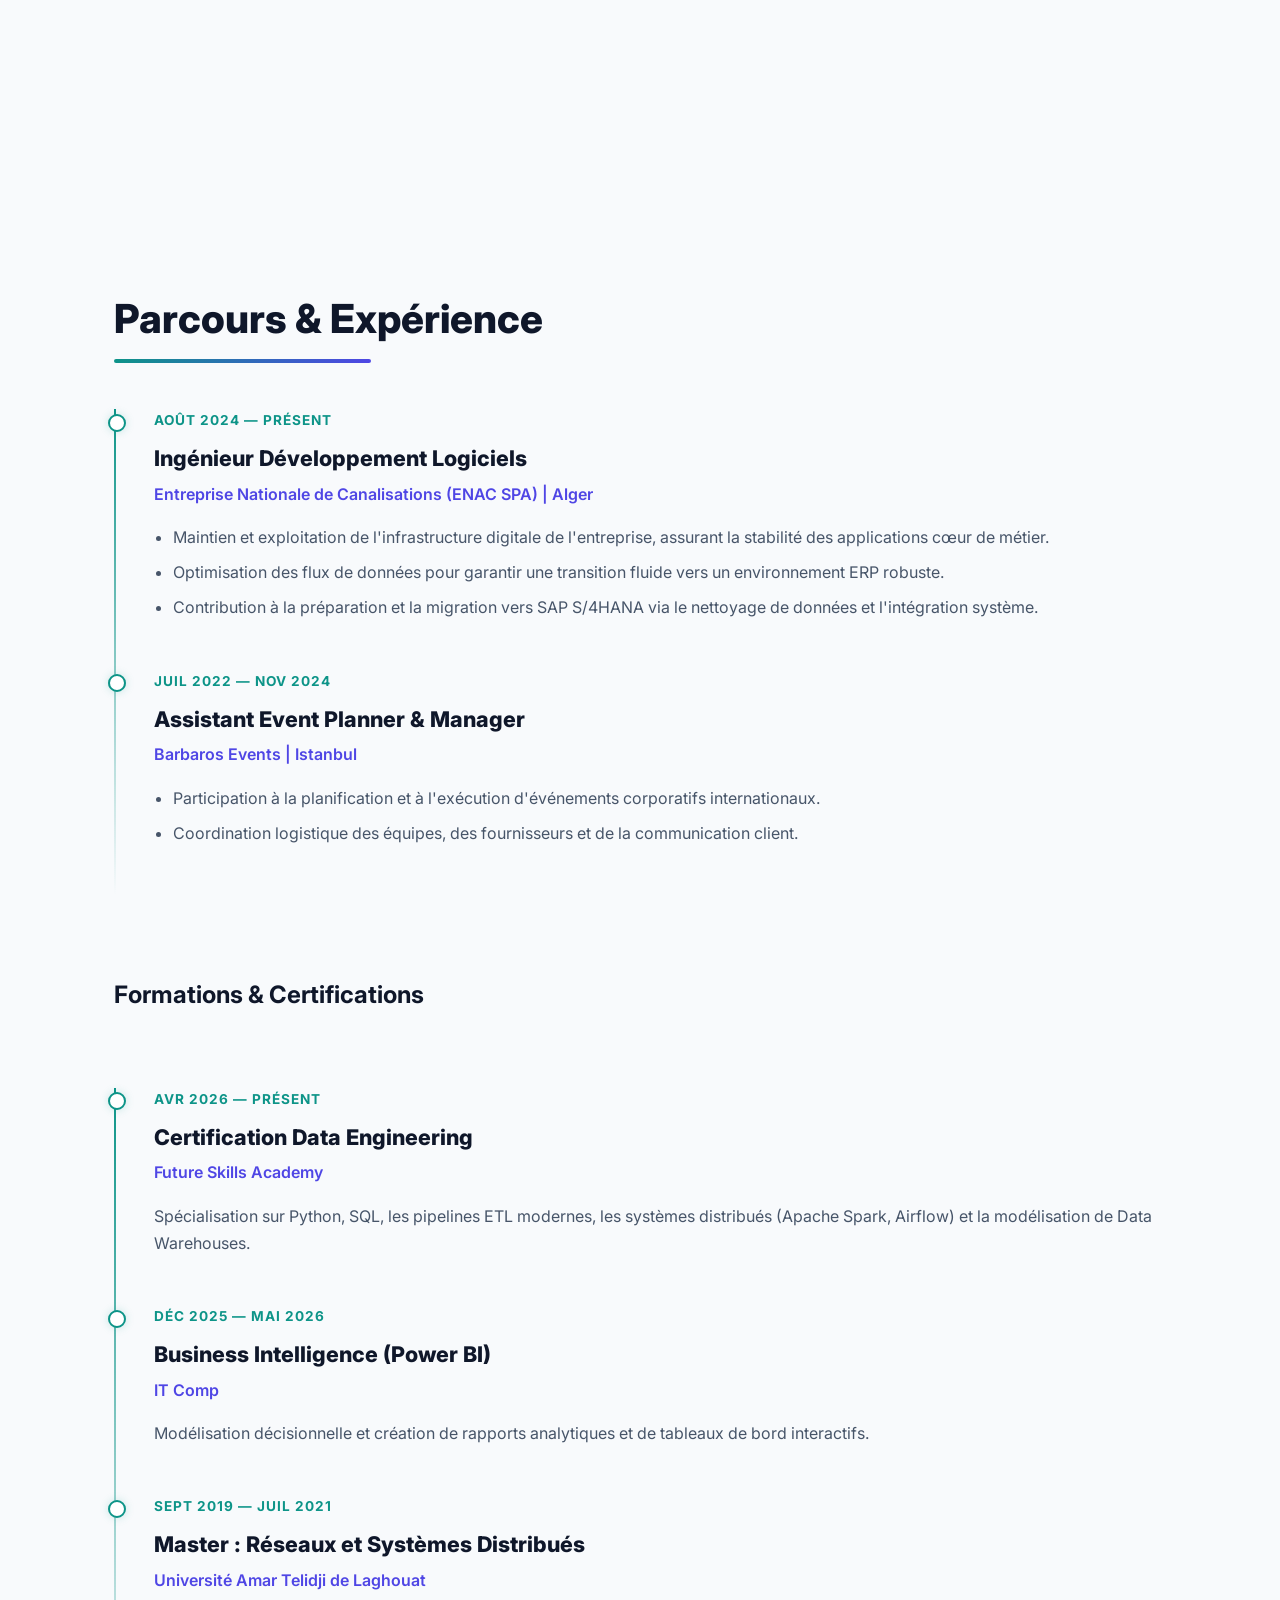
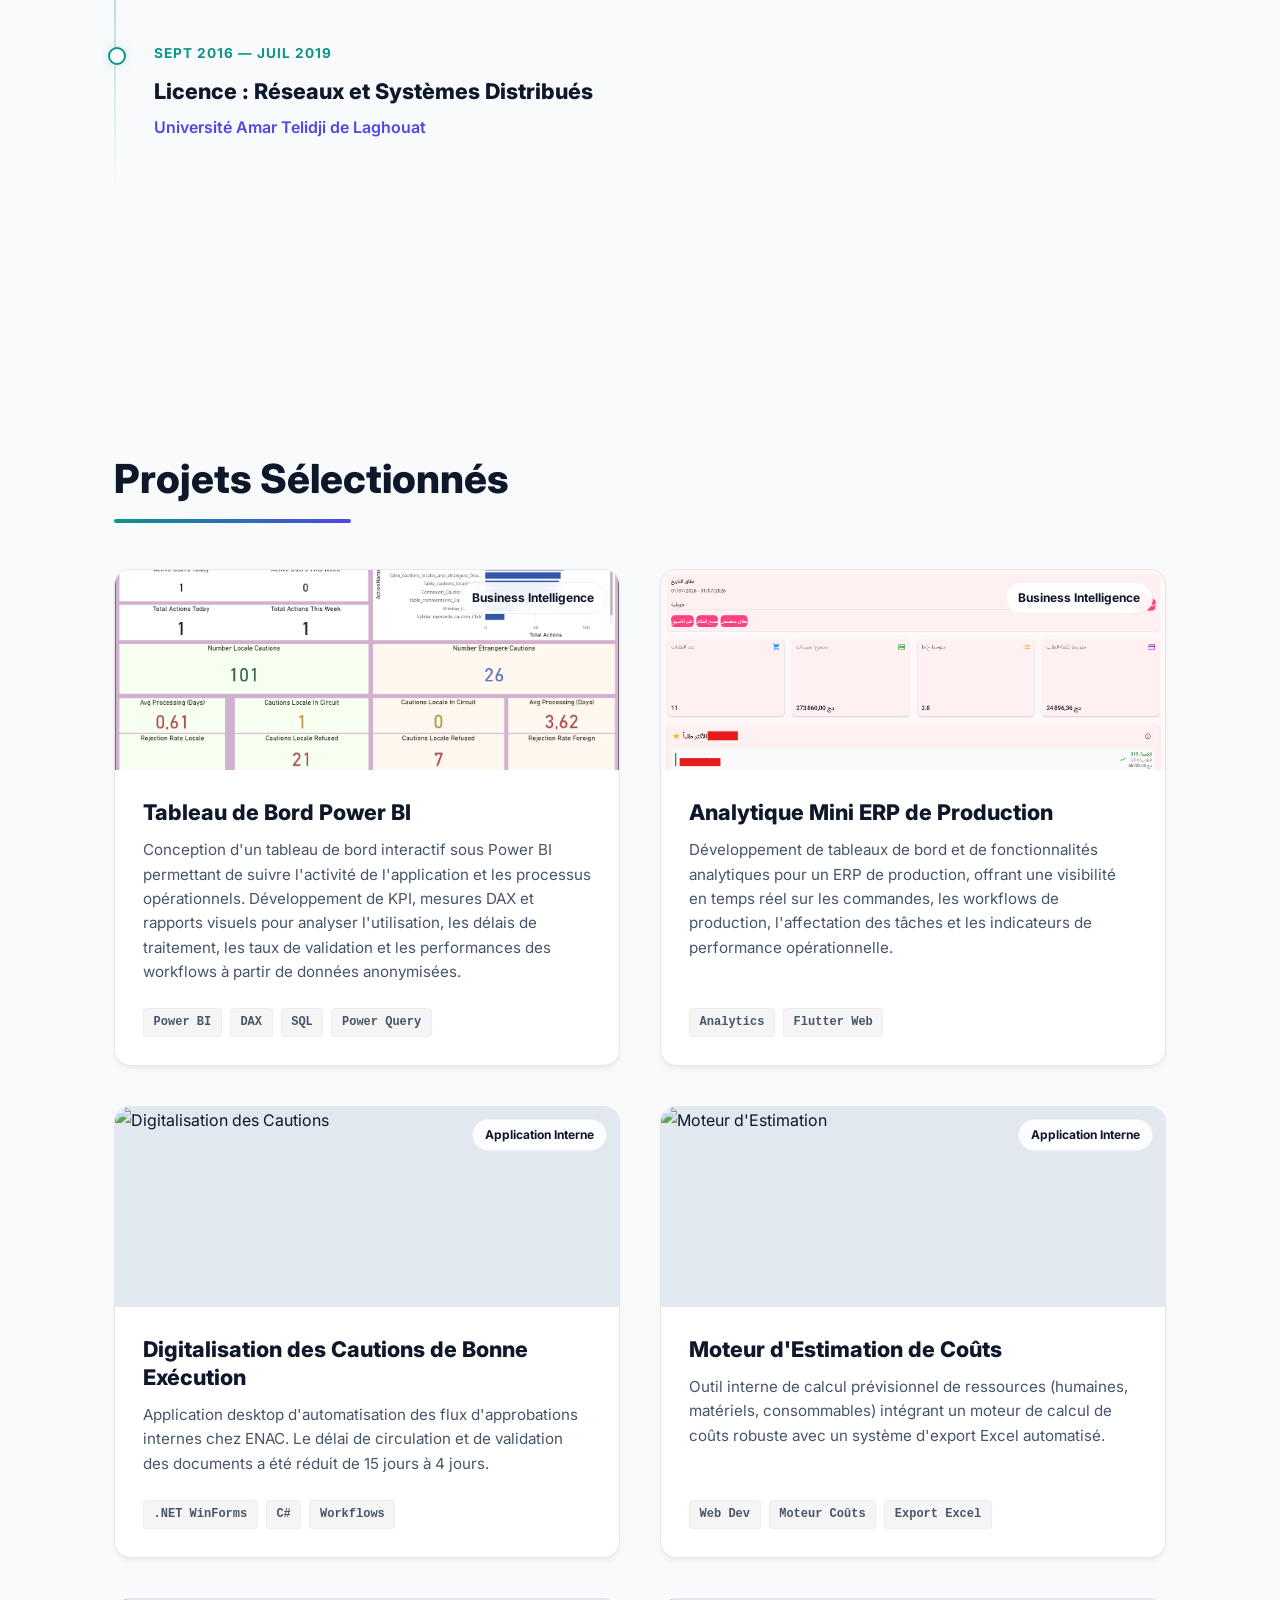
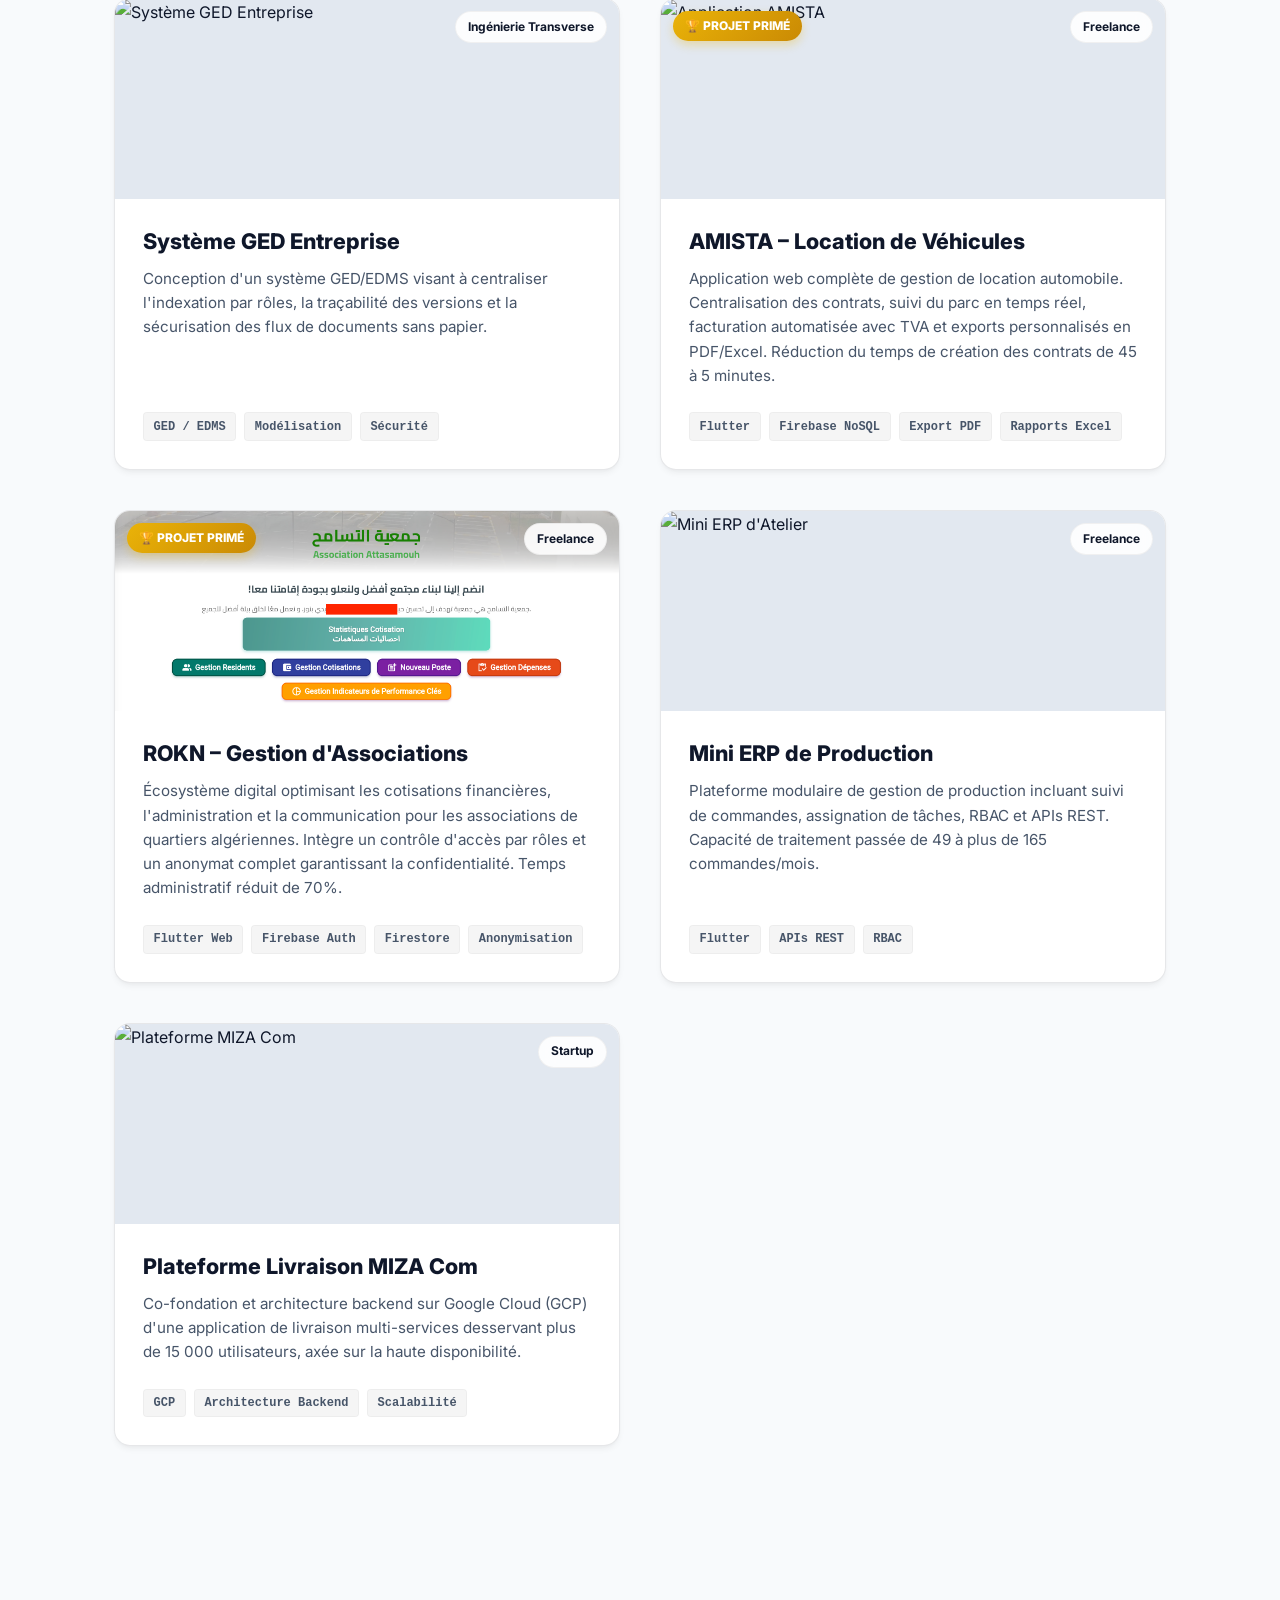
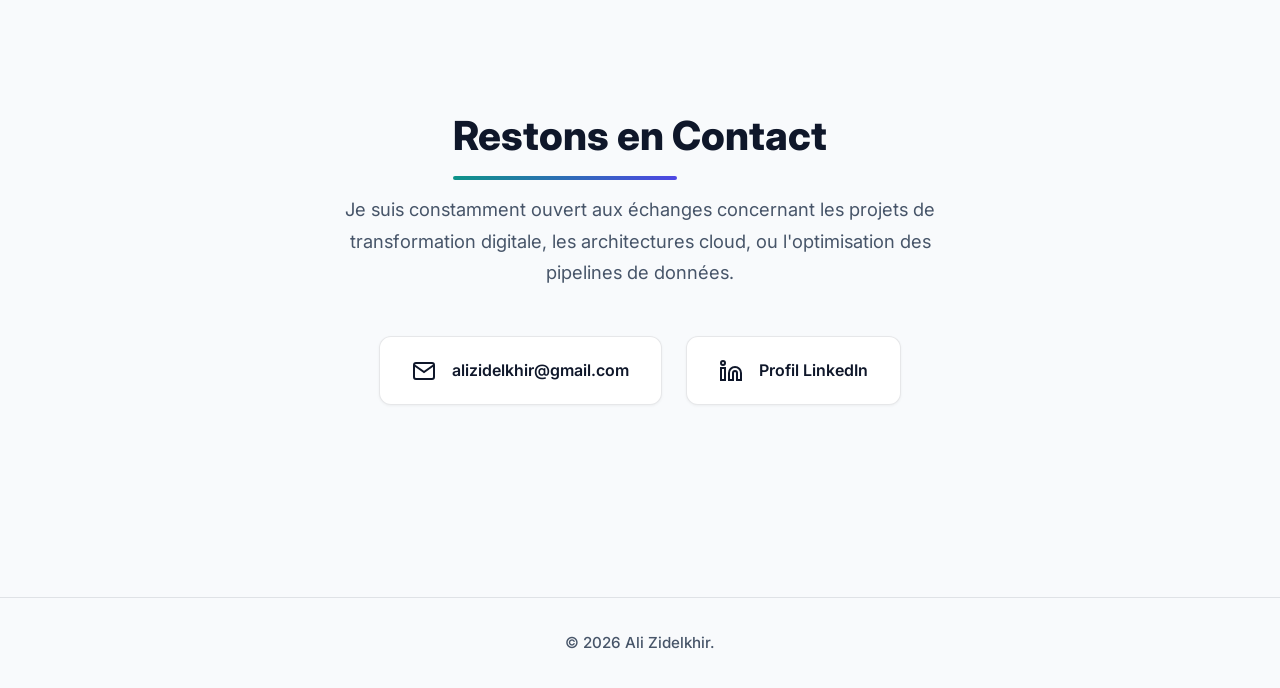
==== commit 2268f3d2: ".." ====
--- a/index-fr.html
+++ b/index-fr.html
@@ -199,7 +199,7 @@
 <div class="project-card">
     <div class="project-img-container">
         <span class="badge-type">Business Intelligence</span>
-        <img src="assets/erp-analytics.jpg" alt="Tableau de bord Mini ERP de Production" class="project-img">
+        <img src="assets/erp.png" alt="Tableau de bord Mini ERP de Production" class="project-img">
     </div>
     <div class="project-card-body">
         <h3 class="project-title">Analytique Mini ERP de Production</h3>
@@ -227,7 +227,35 @@
                         </div>
                     </div>
                 </div>
-
+                <!-- Project 4: Moteur d'Estimation -->
+                <div class="project-card">
+                    <div class="project-img-container">
+                        <span class="badge-type">Application Interne</span>
+                        <img src="assets/cost-estimation.jpg" alt="Moteur d'Estimation" class="project-img">
+                    </div>
+                    <div class="project-card-body">
+                        <h3 class="project-title">Moteur d'Estimation de Coûts</h3>
+                        <p class="project-desc">Outil interne de calcul prévisionnel de ressources (humaines, matériels, consommables) intégrant un moteur de calcul de coûts robuste avec un système d'export Excel automatisé.</p>
+                        <div class="project-tech">
+                            <span>Web Dev</span> <span>Moteur Coûts</span> <span>Export Excel</span>
+                        </div>
+                    </div>
+                </div>
+
+                <!-- Project 5: Système GED -->
+                <div class="project-card">
+                    <div class="project-img-container">
+                        <span class="badge-type">Ingénierie Transverse</span>
+                        <img src="assets/edms-ged.jpg" alt="Système GED Entreprise" class="project-img">
+                    </div>
+                    <div class="project-card-body">
+                        <h3 class="project-title">Système GED Entreprise</h3>
+                        <p class="project-desc">Conception d'un système GED/EDMS visant à centraliser l'indexation par rôles, la traçabilité des versions et la sécurisation des flux de documents sans papier.</p>
+                        <div class="project-tech">
+                            <span>GED / EDMS</span> <span>Modélisation</span> <span>Sécurité</span>
+                        </div>
+                    </div>
+                </div>
                 <!-- Project: AMISTA -->
                 <div class="project-card">
                     <div class="project-img-container">
@@ -291,35 +319,7 @@
                     </div>
                 </div>
 
-                <!-- Project 4: Moteur d'Estimation -->
-                <div class="project-card">
-                    <div class="project-img-container">
-                        <span class="badge-type">Application Interne</span>
-                        <img src="assets/cost-estimation.jpg" alt="Moteur d'Estimation" class="project-img">
-                    </div>
-                    <div class="project-card-body">
-                        <h3 class="project-title">Moteur d'Estimation de Coûts</h3>
-                        <p class="project-desc">Outil interne de calcul prévisionnel de ressources (humaines, matériels, consommables) intégrant un moteur de calcul de coûts robuste avec un système d'export Excel automatisé.</p>
-                        <div class="project-tech">
-                            <span>Web Dev</span> <span>Moteur Coûts</span> <span>Export Excel</span>
-                        </div>
-                    </div>
-                </div>
-
-                <!-- Project 5: Système GED -->
-                <div class="project-card">
-                    <div class="project-img-container">
-                        <span class="badge-type">Ingénierie Transverse</span>
-                        <img src="assets/edms-ged.jpg" alt="Système GED Entreprise" class="project-img">
-                    </div>
-                    <div class="project-card-body">
-                        <h3 class="project-title">Système GED Entreprise</h3>
-                        <p class="project-desc">Conception d'un système GED/EDMS visant à centraliser l'indexation par rôles, la traçabilité des versions et la sécurisation des flux de documents sans papier.</p>
-                        <div class="project-tech">
-                            <span>GED / EDMS</span> <span>Modélisation</span> <span>Sécurité</span>
-                        </div>
-                    </div>
-                </div>
+
 
             </div>
         </div>
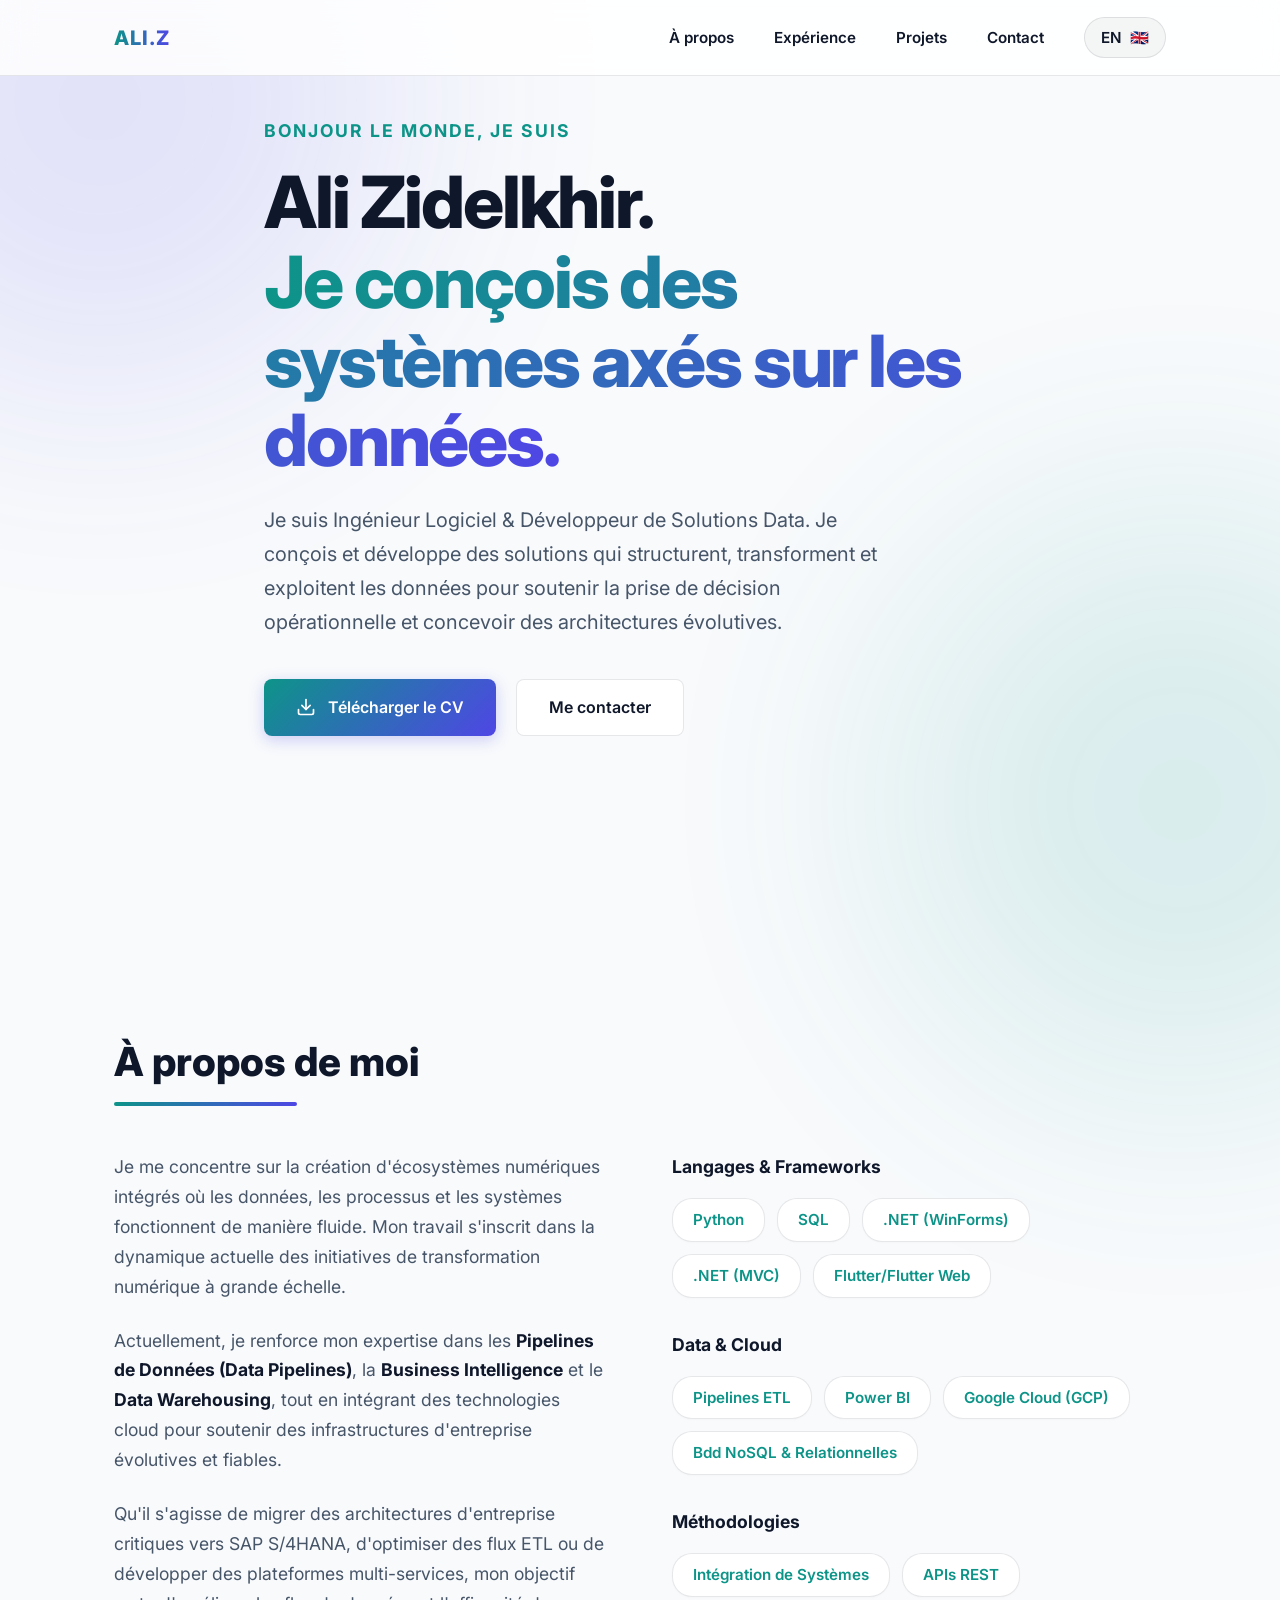
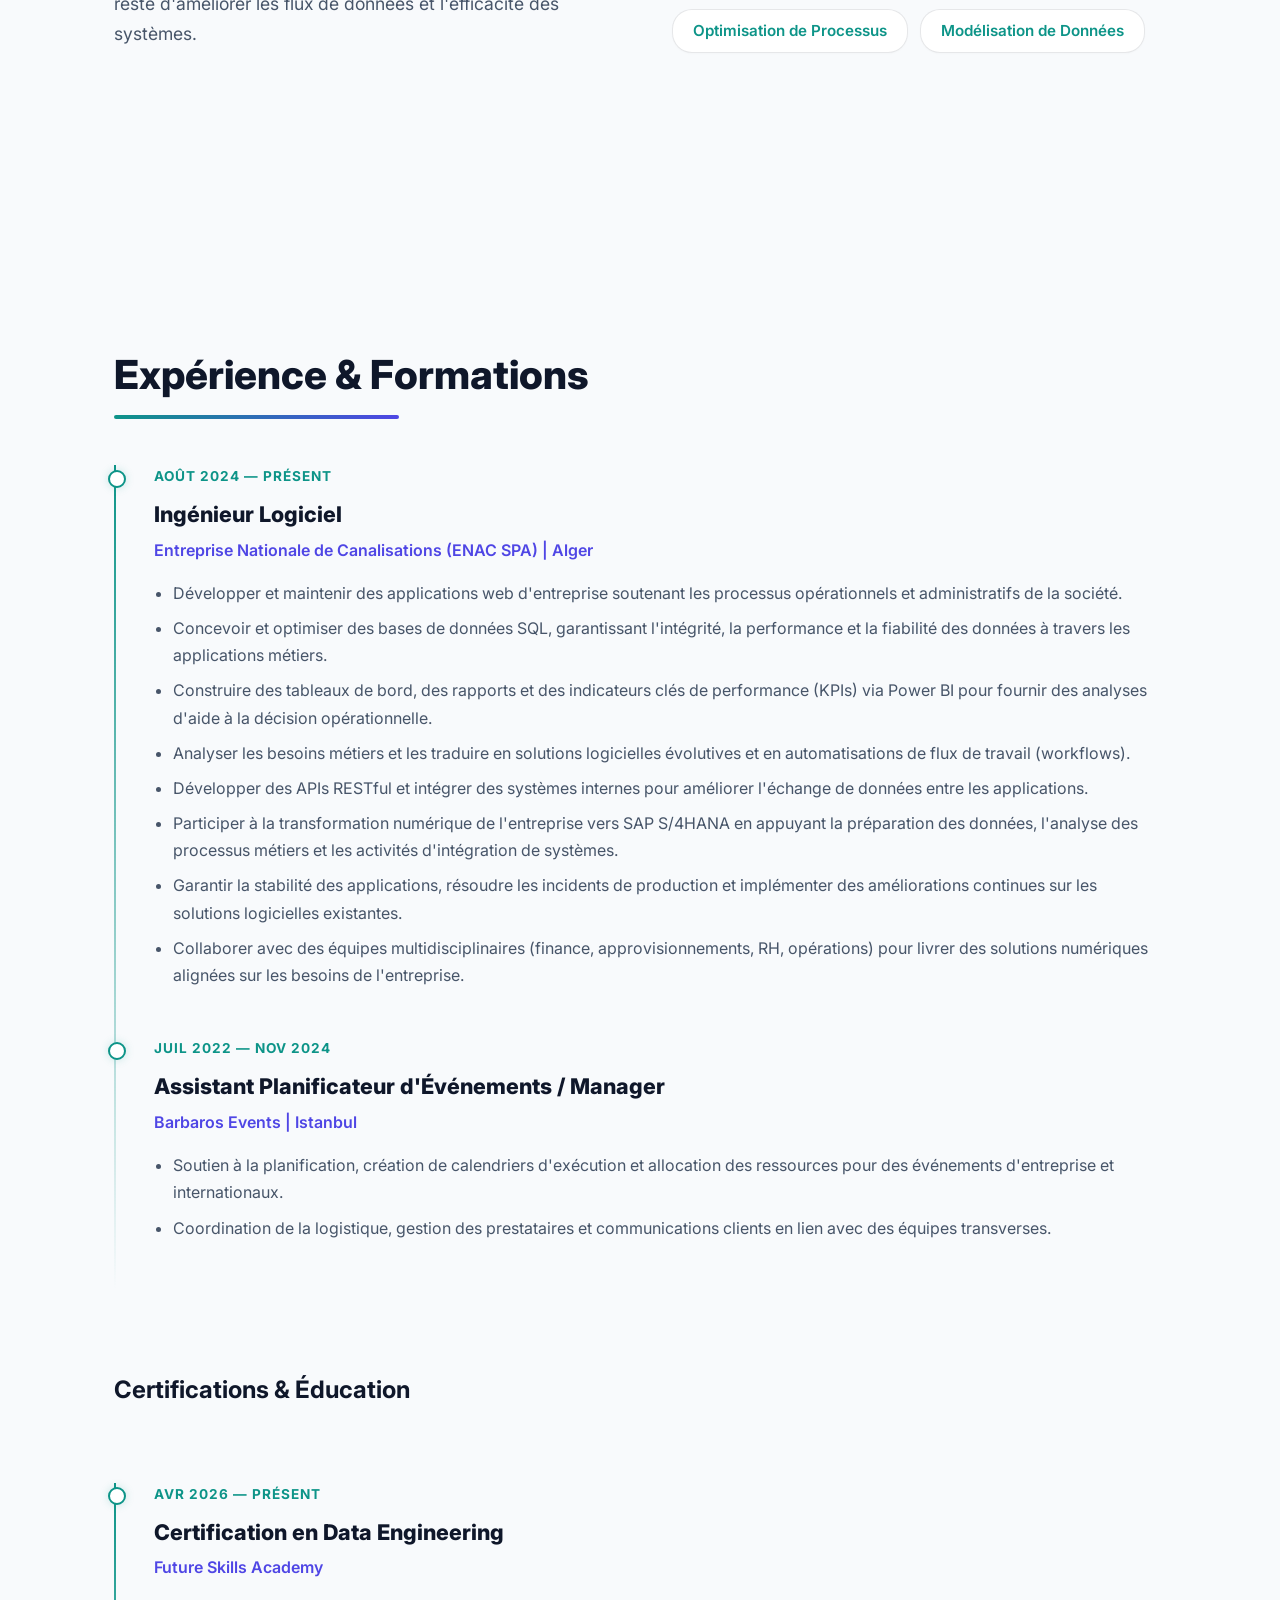
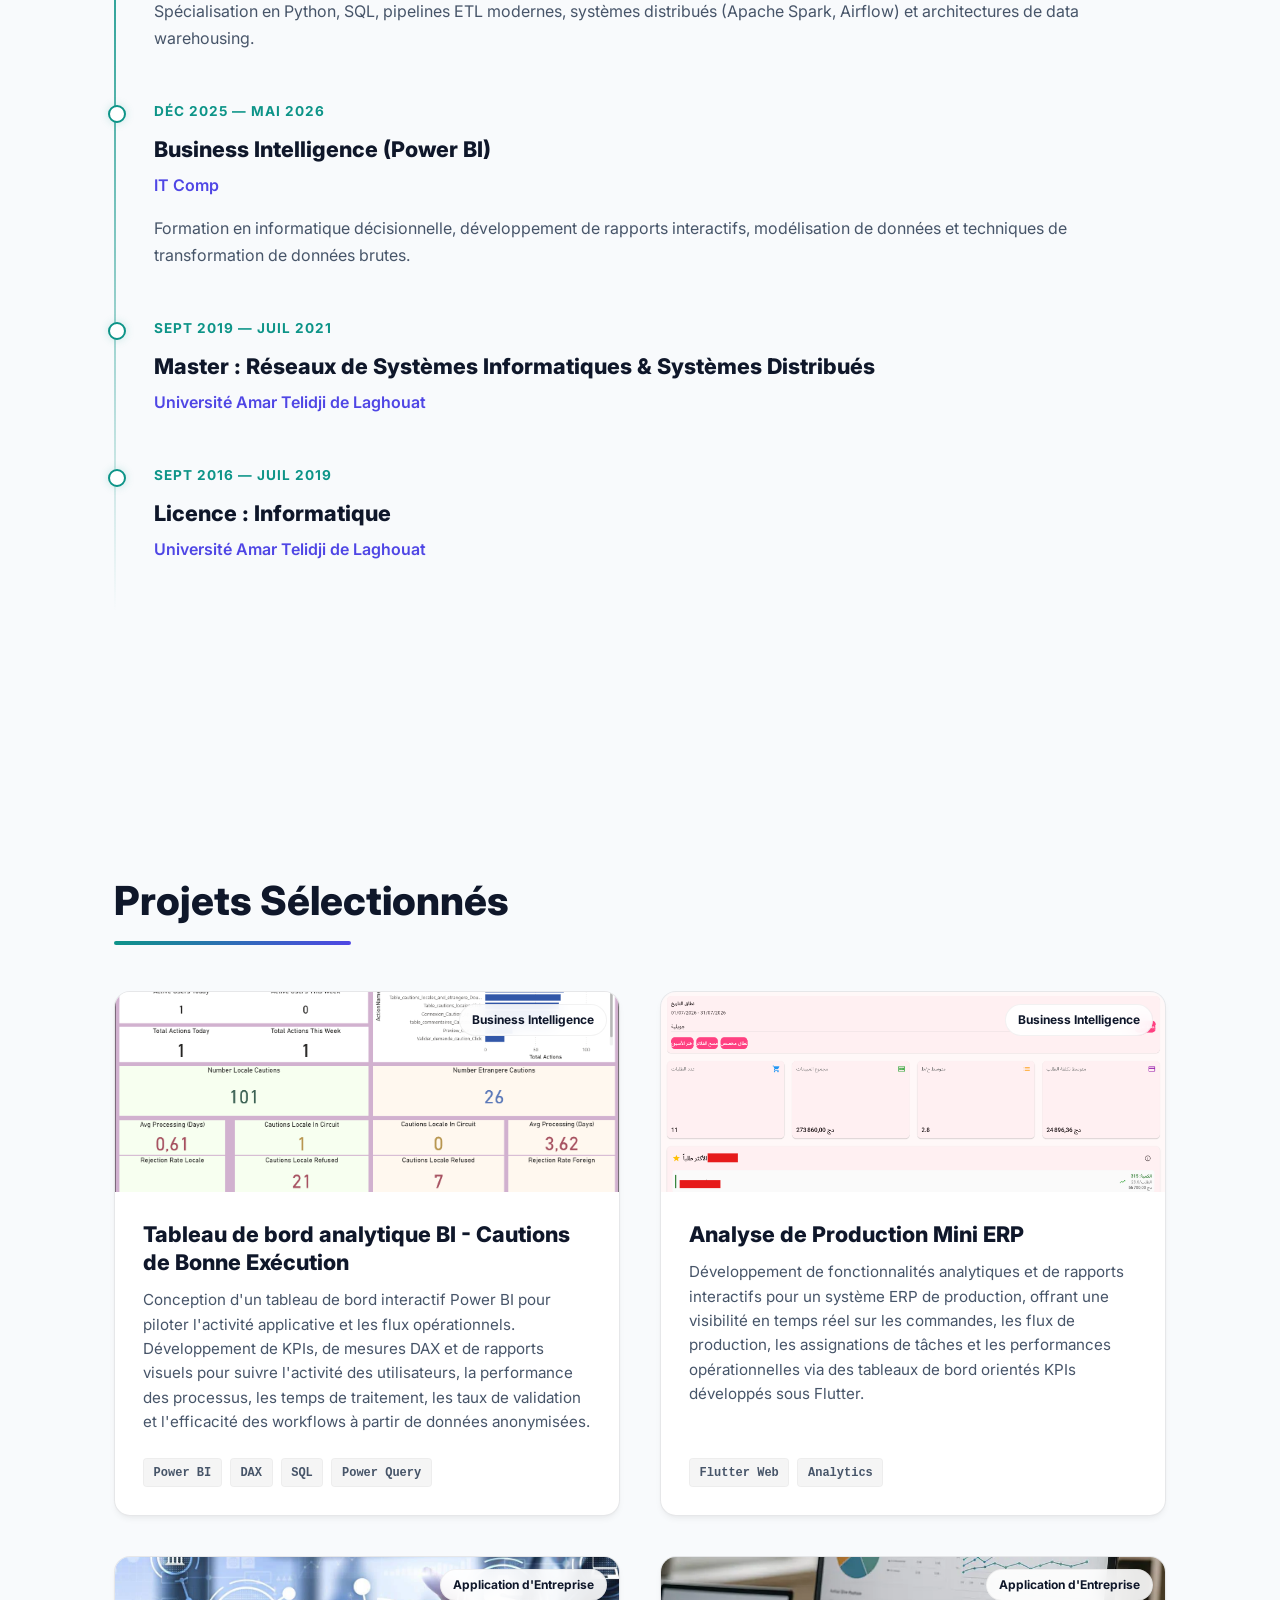
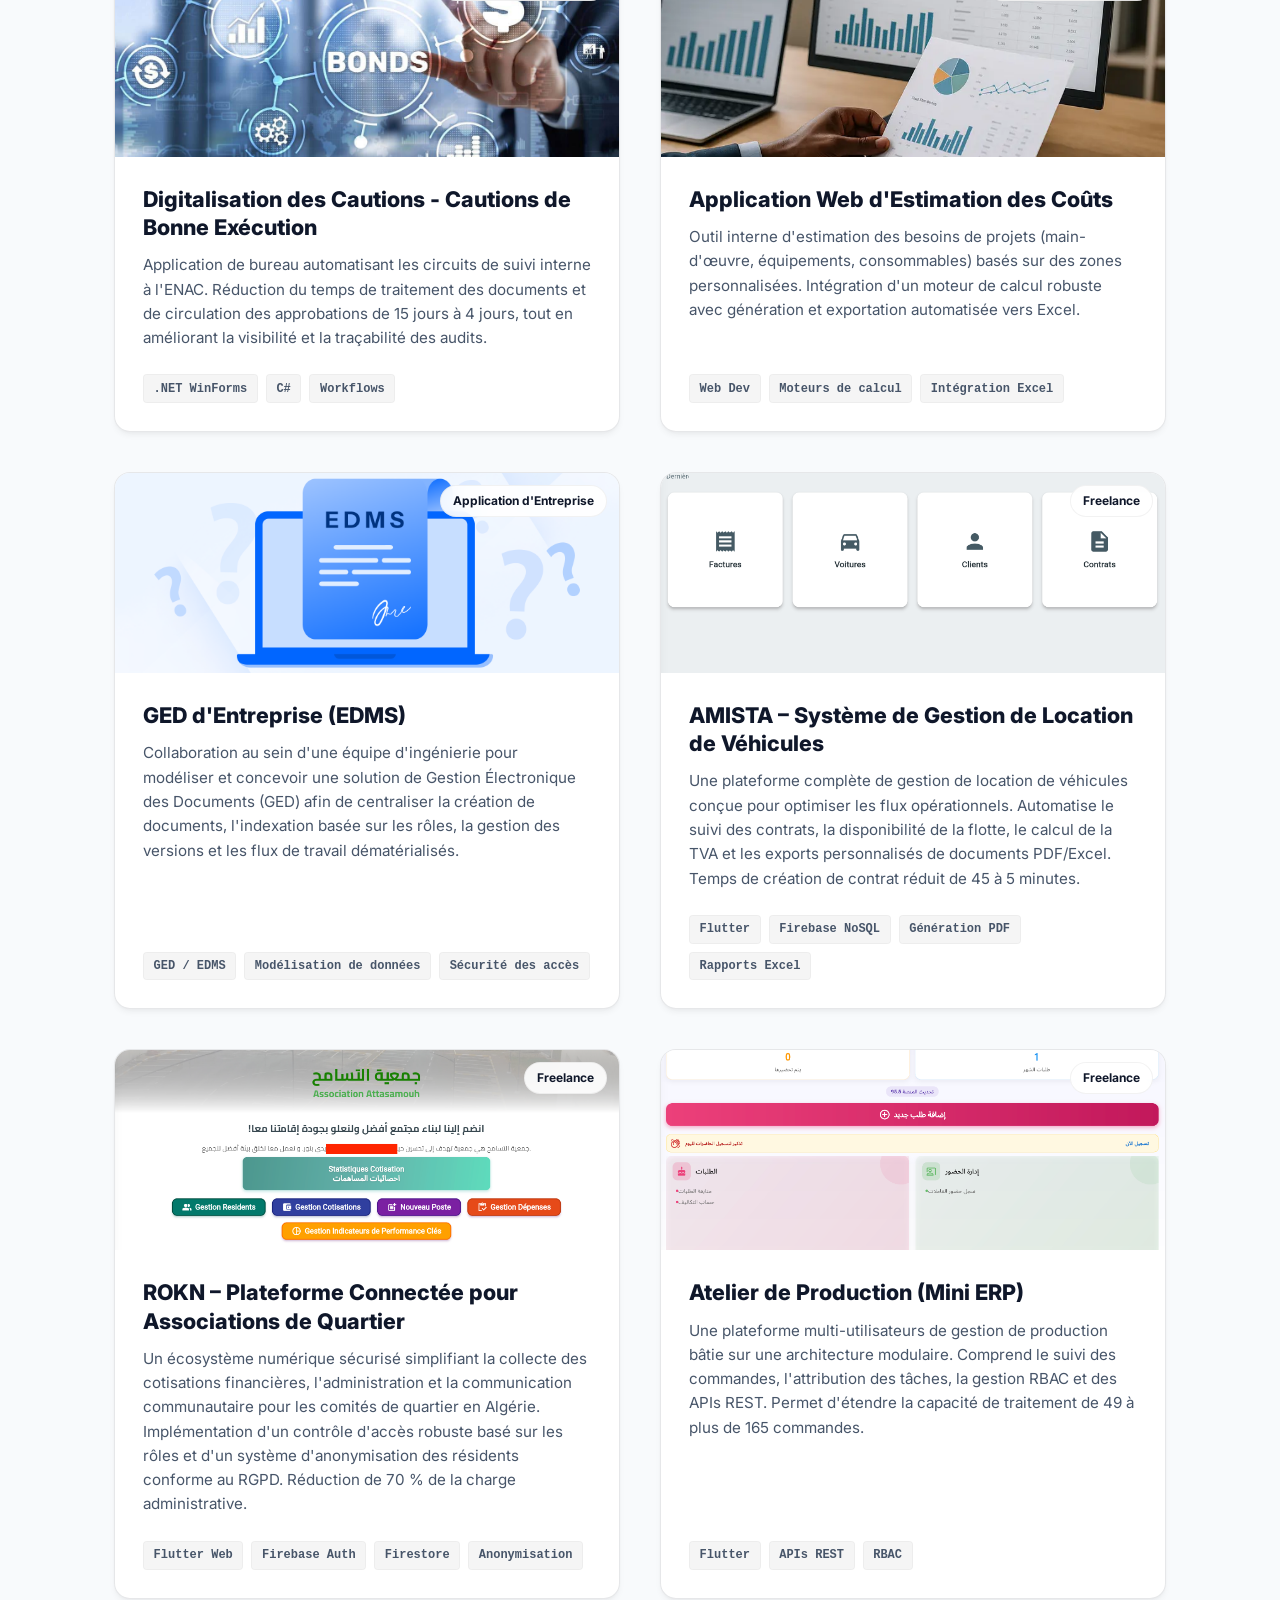
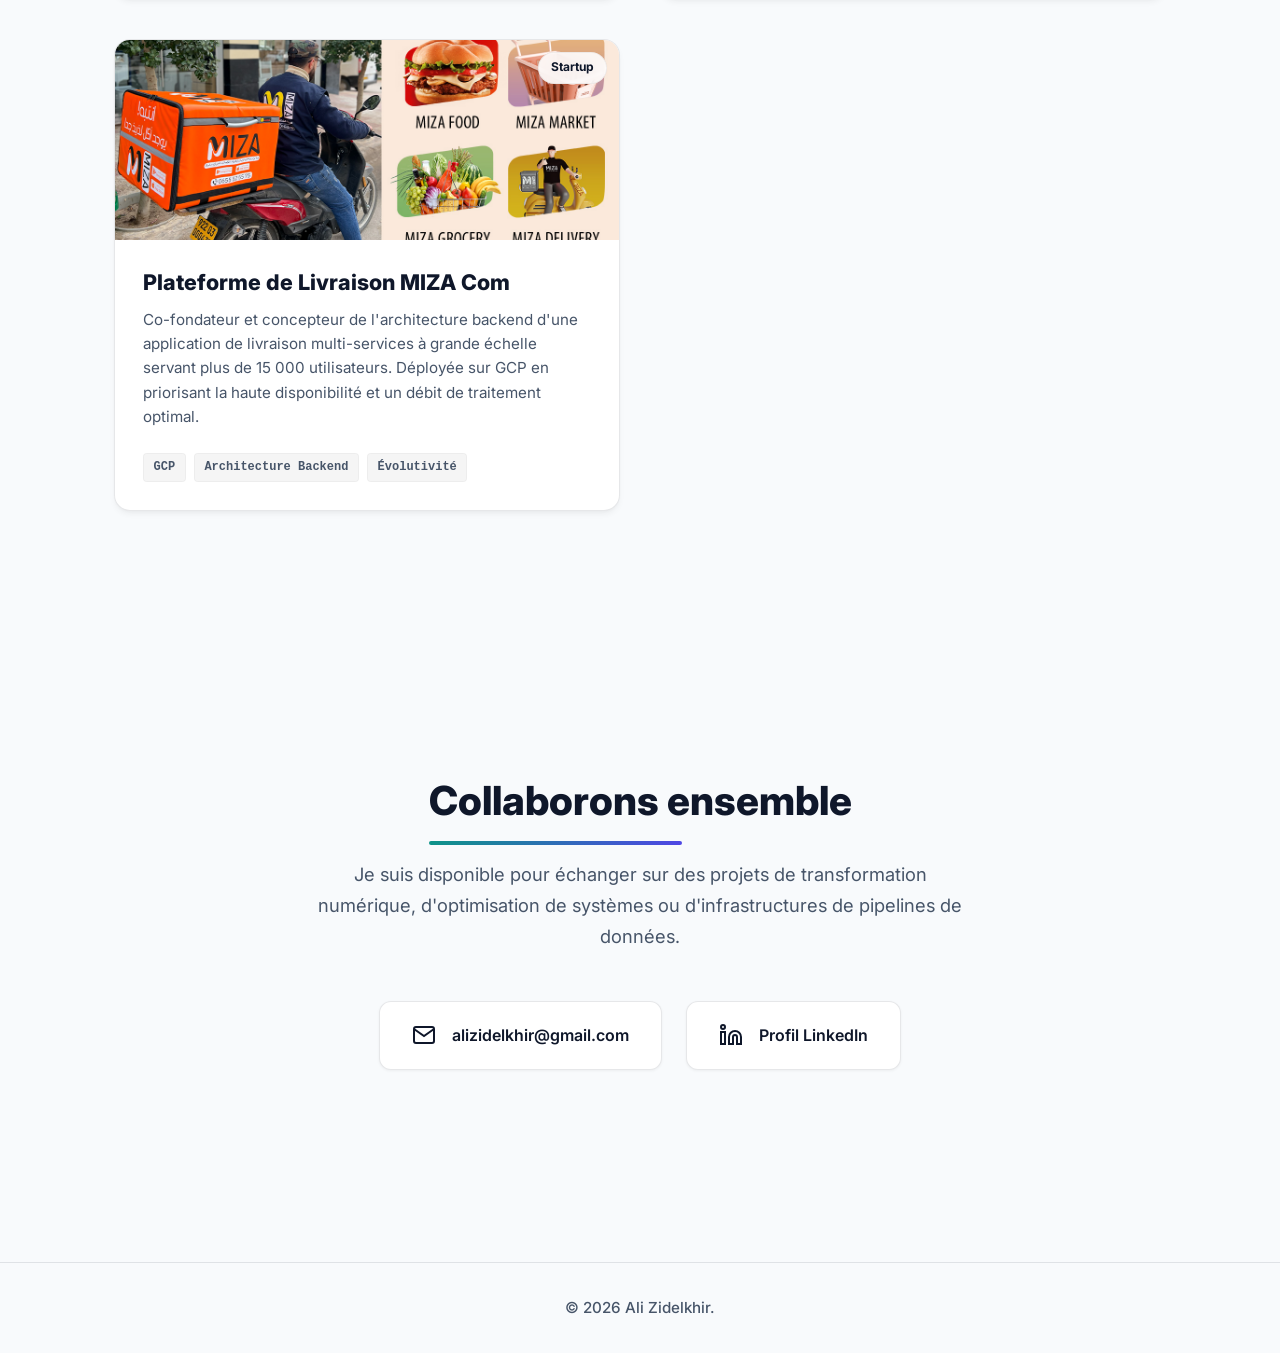
==== commit c3ee885d: "updates" ====
--- a/index-fr.html
+++ b/index-fr.html
@@ -3,7 +3,7 @@
 <head>
     <meta charset="UTF-8">
     <meta name="viewport" content="width=device-width, initial-scale=1.0">
-    <title>Ali Zidelkhir | Ingénieur Logiciel & Données</title>
+    <title>Ali Zidelkhir | Ingénieur Logiciel & Data</title>
     <link rel="preconnect" href="https://fonts.googleapis.com">
     <link rel="preconnect" href="https://fonts.gstatic.com" crossorigin>
     <link href="https://fonts.googleapis.com/css2?family=Inter:wght@300;400;500;600;700;800&display=swap" rel="stylesheet">
@@ -11,13 +11,13 @@
 </head>
 <body>
 
-    <!-- ENTÊTE & NAVIGATION -->
+    <!-- HEADER & NAVIGATION -->
     <header>
         <div class="container nav-container">
             <div class="logo"><a href="#hero">Ali.Z</a></div>
             <nav>
                 <ul class="nav-links">
-                    <li><a href="#about">À Propos</a></li>
+                    <li><a href="#about">À propos</a></li>
                     <li><a href="#experience">Expérience</a></li>
                     <li><a href="#projects">Projets</a></li>
                     <li><a href="#contact">Contact</a></li>
@@ -31,32 +31,32 @@
         </div>
     </header>
 
-    <!-- SECTION HERO -->
+    <!-- HERO SECTION -->
     <section id="hero" class="hero">
         <div class="container hero-content">
-            <span class="greeting">Bonjour, je suis</span>
-            <h1>Ali Zidelkhir. <br><span>Architecte de solutions orientées données.</span></h1>
-            <p>Ingénieur en Développement Logiciel et Analyse de Données. Je conçois et déploie des solutions qui structurent, transforment et valorisent l'information pour optimiser les décisions opérationnelles.</p>
+            <span class="greeting">Bonjour le monde, je suis</span>
+            <h1>Ali Zidelkhir. <br><span>Je conçois des systèmes axés sur les données.</span></h1>
+            <p>Je suis Ingénieur Logiciel & Développeur de Solutions Data. Je conçois et développe des solutions qui structurent, transforment et exploitent les données pour soutenir la prise de décision opérationnelle et concevoir des architectures évolutives.</p>
             
             <div class="btn-group">
                 <a href="assets/cv-fr.pdf" class="btn btn-primary" download="Ali_Zidelkhir_CV_FR.pdf">
                     <svg width="20" height="20" viewBox="0 0 24 24" fill="none" stroke="currentColor" stroke-width="2" stroke-linecap="round" stroke-linejoin="round"><path d="M21 15v4a2 2 0 0 1-2 2H5a2 2 0 0 1-2-2v-4"></path><polyline points="7 10 12 15 17 10"></polyline><line x1="12" y1="15" x2="12" y2="3"></line></svg>
                     Télécharger le CV
                 </a>
-                <a href="#contact" class="btn btn-secondary">Me Contacter</a>
-            </div>
-        </div>
-    </section>
-
-    <!-- SECTION À PROPOS -->
+                <a href="#contact" class="btn btn-secondary">Me contacter</a>
+            </div>
+        </div>
+    </section>
+
+    <!-- ABOUT SECTION -->
     <section id="about">
         <div class="container">
-            <h2 class="section-title">À Propos</h2>
+            <h2 class="section-title">À propos de moi</h2>
             <div class="about-wrapper">
                 <div class="about-text">
-                    <p>Je me concentre sur la création d'écosystèmes numériques intégrés où les données, les processus et les systèmes collaborent de manière fluide. Mon travail s'inscrit pleinement dans les vastes initiatives de transformation digitale des entreprises.</p>
-                    <p>Actuellement, je renforce mon expertise sur les <strong>Pipelines de Données</strong>, la <strong>Business Intelligence (BI)</strong> et le <strong>Data Warehousing</strong>, tout en intégrant des technologies Cloud pour garantir la fiabilité et l'évolutivité des infrastructures.</p>
-                    <p>Que ce soit pour préparer des migrations vers SAP S/4HANA, optimiser des flux ETL, ou développer des plateformes multi-services performantes, mon objectif premier est d'accroître l'efficacité de vos systèmes.</p>
+                    <p>Je me concentre sur la création d'écosystèmes numériques intégrés où les données, les processus et les systèmes fonctionnent de manière fluide. Mon travail s'inscrit dans la dynamique actuelle des initiatives de transformation numérique à grande échelle.</p>
+                    <p>Actuellement, je renforce mon expertise dans les <strong>Pipelines de Données (Data Pipelines)</strong>, la <strong>Business Intelligence</strong> et le <strong>Data Warehousing</strong>, tout en intégrant des technologies cloud pour soutenir des infrastructures d'entreprise évolutives et fiables.</p>
+                    <p>Qu'il s'agisse de migrer des architectures d'entreprise critiques vers SAP S/4HANA, d'optimiser des flux ETL ou de développer des plateformes multi-services, mon objectif reste d'améliorer les flux de données et l'efficacité des systèmes.</p>
                 </div>
                 
                 <div class="about-skills">
@@ -66,26 +66,27 @@
                             <span class="skill-tag">Python</span>
                             <span class="skill-tag">SQL</span>
                             <span class="skill-tag">.NET (WinForms)</span>
-                            <span class="skill-tag">Flutter</span> 
+                            <span class="skill-tag">.NET (MVC)</span>
+                            <span class="skill-tag">Flutter/Flutter Web</span> 
                         </div>
                     </div>
                     
                     <div class="skills-group">
-                        <h3>Data & Infrastructure Cloud</h3>
+                        <h3>Data & Cloud</h3>
                         <div class="skills-tags">
                             <span class="skill-tag">Pipelines ETL</span>
                             <span class="skill-tag">Power BI</span> 
                             <span class="skill-tag">Google Cloud (GCP)</span>
-                            <span class="skill-tag">Bases SQL & NoSQL</span>
+                            <span class="skill-tag">Bdd NoSQL & Relationnelles</span>
                         </div>
                     </div>
 
                     <div class="skills-group">
                         <h3>Méthodologies</h3>
                         <div class="skills-tags">
-                            <span class="skill-tag">Intégration Systèmes</span>
+                            <span class="skill-tag">Intégration de Systèmes</span>
                             <span class="skill-tag">APIs REST</span>
-                            <span class="skill-tag">Optimisation Processus</span>
+                            <span class="skill-tag">Optimisation de Processus</span>
                             <span class="skill-tag">Modélisation de Données</span>
                         </div>
                     </div>
@@ -94,10 +95,10 @@
         </div>
     </section>
 
-    <!-- EXPÉRIENCE & FORMATION -->
+    <!-- EXPERIENCE & EDUCATION SECTION -->
     <section id="experience">
         <div class="container">
-            <h2 class="section-title">Parcours & Expérience</h2>
+            <h2 class="section-title">Expérience & Formations</h2>
             
             <div class="timeline-container">
                 
@@ -105,13 +106,18 @@
                     <!-- ENAC -->
                     <div class="timeline-item">
                         <span class="timeline-date">Août 2024 — Présent</span>
-                        <h3 class="timeline-title">Ingénieur Développement Logiciels</h3>
+                        <h3 class="timeline-title">Ingénieur Logiciel</h3>
                         <div class="timeline-company">Entreprise Nationale de Canalisations (ENAC SPA) | Alger</div>
                         <div class="timeline-desc">
                             <ul>
-                                <li>Maintien et exploitation de l'infrastructure digitale de l'entreprise, assurant la stabilité des applications cœur de métier.</li>
-                                <li>Optimisation des flux de données pour garantir une transition fluide vers un environnement ERP robuste.</li>
-                                <li>Contribution à la préparation et la migration vers SAP S/4HANA via le nettoyage de données et l'intégration système.</li>
+                                <li>Développer et maintenir des applications web d'entreprise soutenant les processus opérationnels et administratifs de la société.</li>
+                                <li>Concevoir et optimiser des bases de données SQL, garantissant l'intégrité, la performance et la fiabilité des données à travers les applications métiers.</li>
+                                <li>Construire des tableaux de bord, des rapports et des indicateurs clés de performance (KPIs) via Power BI pour fournir des analyses d'aide à la décision opérationnelle.</li>
+                                <li>Analyser les besoins métiers et les traduire en solutions logicielles évolutives et en automatisations de flux de travail (workflows).</li>
+                                <li>Développer des APIs RESTful et intégrer des systèmes internes pour améliorer l'échange de données entre les applications.</li>
+                                <li>Participer à la transformation numérique de l'entreprise vers SAP S/4HANA en appuyant la préparation des données, l'analyse des processus métiers et les activités d'intégration de systèmes.</li>
+                                <li>Garantir la stabilité des applications, résoudre les incidents de production et implémenter des améliorations continues sur les solutions logicielles existantes.</li>
+                                <li>Collaborer avec des équipes multidisciplinaires (finance, approvisionnements, RH, opérations) pour livrer des solutions numériques alignées sur les besoins de l'entreprise.</li>
                             </ul>
                         </div>
                     </div>
@@ -119,26 +125,26 @@
                     <!-- Barbaros -->
                     <div class="timeline-item">
                         <span class="timeline-date">Juil 2022 — Nov 2024</span>
-                        <h3 class="timeline-title">Assistant Event Planner & Manager</h3>
+                        <h3 class="timeline-title">Assistant Planificateur d'Événements / Manager</h3>
                         <div class="timeline-company">Barbaros Events | Istanbul</div>
                         <div class="timeline-desc">
                             <ul>
-                                <li>Participation à la planification et à l'exécution d'événements corporatifs internationaux.</li>
-                                <li>Coordination logistique des équipes, des fournisseurs et de la communication client.</li>
+                                <li>Soutien à la planification, création de calendriers d'exécution et allocation des ressources pour des événements d'entreprise et internationaux.</li>
+                                <li>Coordination de la logistique, gestion des prestataires et communications clients en lien avec des équipes transverses.</li>
                             </ul>
                         </div>
                     </div>
                 </div>
 
-                <h3 style="font-size: 1.5rem; color: var(--text-main); margin-top: 2rem; margin-bottom: 1.5rem;">Formations & Certifications</h3>
+                <h3 style="font-size: 1.5rem; color: var(--text-main); margin-top: 2rem; margin-bottom: 1.5rem;">Certifications & Éducation</h3>
                 
                 <div class="timeline">
                     <!-- Data Engineering -->
                     <div class="timeline-item">
                         <span class="timeline-date">Avr 2026 — Présent</span>
-                        <h3 class="timeline-title">Certification Data Engineering</h3>
+                        <h3 class="timeline-title">Certification en Data Engineering</h3>
                         <div class="timeline-company">Future Skills Academy</div>
-                        <div class="timeline-desc">Spécialisation sur Python, SQL, les pipelines ETL modernes, les systèmes distribués (Apache Spark, Airflow) et la modélisation de Data Warehouses.</div>
+                        <div class="timeline-desc">Spécialisation en Python, SQL, pipelines ETL modernes, systèmes distribués (Apache Spark, Airflow) et architectures de data warehousing.</div>
                     </div>
 
                     <!-- BI -->
@@ -146,19 +152,19 @@
                         <span class="timeline-date">Déc 2025 — Mai 2026</span>
                         <h3 class="timeline-title">Business Intelligence (Power BI)</h3>
                         <div class="timeline-company">IT Comp</div>
-                        <div class="timeline-desc">Modélisation décisionnelle et création de rapports analytiques et de tableaux de bord interactifs.</div>
+                        <div class="timeline-desc">Formation en informatique décisionnelle, développement de rapports interactifs, modélisation de données et techniques de transformation de données brutes.</div>
                     </div>
 
                     <!-- Master -->
                     <div class="timeline-item">
                         <span class="timeline-date">Sept 2019 — Juil 2021</span>
-                        <h3 class="timeline-title">Master : Réseaux et Systèmes Distribués</h3>
+                        <h3 class="timeline-title">Master : Réseaux de Systèmes Informatiques & Systèmes Distribués</h3>
                         <div class="timeline-company">Université Amar Telidji de Laghouat</div>
                     </div>
-                    <!-- Master -->
+                     
                     <div class="timeline-item">
                         <span class="timeline-date">Sept 2016 — Juil 2019</span>
-                        <h3 class="timeline-title">Licence : Réseaux et Systèmes Distribués</h3>
+                        <h3 class="timeline-title">Licence : Informatique</h3>
                         <div class="timeline-company">Université Amar Telidji de Laghouat</div>
                     </div>
                 </div>
@@ -167,24 +173,23 @@
         </div>
     </section>
 
-    <!-- SECTION PROJETS -->
+    <!-- PROJECTS SECTION -->
     <section id="projects">
         <div class="container">
             <h2 class="section-title">Projets Sélectionnés</h2>
             
             <div class="projects-grid">
-
-
-                <!-- Projet : Tableau de Bord Power BI -->
+                
+                <!-- Project: Power BI Analytics Dashboard -->
                 <div class="project-card">
                     <div class="project-img-container">
                         <span class="badge-type">Business Intelligence</span>
-                        <img src="assets/bi.png" alt="Tableau de Bord Power BI" class="project-img">
-                    </div>
-                    <div class="project-card-body">
-                        <h3 class="project-title">Tableau de Bord Power BI</h3>
+                        <img src="assets/bi.png" alt="Tableau de bord analytique Power BI" class="project-img">
+                    </div>
+                    <div class="project-card-body">
+                        <h3 class="project-title">Tableau de bord analytique BI - Cautions de Bonne Exécution</h3>
                         <p class="project-desc">
-                            Conception d'un tableau de bord interactif sous Power BI permettant de suivre l'activité de l'application et les processus opérationnels. Développement de KPI, mesures DAX et rapports visuels pour analyser l'utilisation, les délais de traitement, les taux de validation et les performances des workflows à partir de données anonymisées.
+                            Conception d'un tableau de bord interactif Power BI pour piloter l'activité applicative et les flux opérationnels. Développement de KPIs, de mesures DAX et de rapports visuels pour suivre l'activité des utilisateurs, la performance des processus, les temps de traitement, les taux de validation et l'efficacité des workflows à partir de données anonymisées.
                         </p>
                         <div class="project-tech">
                             <span>Power BI</span>
@@ -194,142 +199,139 @@
                         </div>
                     </div>
                 </div>
-
-                <!-- Projet : Analytique ERP de Production -->
-<div class="project-card">
-    <div class="project-img-container">
-        <span class="badge-type">Business Intelligence</span>
-        <img src="assets/erp.png" alt="Tableau de bord Mini ERP de Production" class="project-img">
-    </div>
-    <div class="project-card-body">
-        <h3 class="project-title">Analytique Mini ERP de Production</h3>
-        <p class="project-desc">
-            Développement de tableaux de bord et de fonctionnalités analytiques pour un ERP de production, offrant une visibilité en temps réel sur les commandes, les workflows de production, l'affectation des tâches et les indicateurs de performance opérationnelle.
-        </p>
-        <div class="project-tech"> 
-            <span>Analytics</span>
-            <span>Flutter Web</span>
-        </div>
-    </div>
-</div>
-
-                                <!-- Project 2: Digitalisation des Cautions -->
-                <div class="project-card">
-                    <div class="project-img-container">
-                        <span class="badge-type">Application Interne</span>
-                        <img src="assets/performance-bond.jpg" alt="Digitalisation des Cautions " class="project-img">
-                    </div>
-                    <div class="project-card-body">
-                        <h3 class="project-title">Digitalisation des Cautions de Bonne Exécution</h3>
-                        <p class="project-desc">Application desktop d'automatisation des flux d'approbations internes chez ENAC. Le délai de circulation et de validation des documents a été réduit de 15 jours à 4 jours.</p>
+                
+                <!-- Project: ERP Production Analytics -->
+                <div class="project-card">
+                    <div class="project-img-container">
+                        <span class="badge-type">Business Intelligence</span>
+                        <img src="assets/erp.png" alt="Tableau de bord d'analyse de production ERP" class="project-img">
+                    </div>
+                    <div class="project-card-body">
+                        <h3 class="project-title">Analyse de Production Mini ERP</h3>
+                        <p class="project-desc">
+                            Développement de fonctionnalités analytiques et de rapports interactifs pour un système ERP de production, offrant une visibilité en temps réel sur les commandes, les flux de production, les assignations de tâches et les performances opérationnelles via des tableaux de bord orientés KPIs développés sous Flutter.
+                        </p>
+                        <div class="project-tech"> 
+                            <span>Flutter Web</span>  
+                            <span>Analytics</span>
+                        </div>
+                    </div>
+                </div>
+
+                <!-- Project 2: Performance Bond -->
+                <div class="project-card">
+                    <div class="project-img-container">
+                        <span class="badge-type">Application d'Entreprise</span>
+                        <img src="assets/caution.jpg" alt="Application de digitalisation des cautions" class="project-img">
+                    </div>
+                    <div class="project-card-body">
+                        <h3 class="project-title">Digitalisation des Cautions - Cautions de Bonne Exécution</h3>
+                        <p class="project-desc">Application de bureau automatisant les circuits de suivi interne à l'ENAC. Réduction du temps de traitement des documents et de circulation des approbations de 15 jours à 4 jours, tout en améliorant la visibilité et la traçabilité des audits.</p>
                         <div class="project-tech">
                             <span>.NET WinForms</span> <span>C#</span> <span>Workflows</span>
                         </div>
                     </div>
                 </div>
-                <!-- Project 4: Moteur d'Estimation -->
-                <div class="project-card">
-                    <div class="project-img-container">
-                        <span class="badge-type">Application Interne</span>
-                        <img src="assets/cost-estimation.jpg" alt="Moteur d'Estimation" class="project-img">
-                    </div>
-                    <div class="project-card-body">
-                        <h3 class="project-title">Moteur d'Estimation de Coûts</h3>
-                        <p class="project-desc">Outil interne de calcul prévisionnel de ressources (humaines, matériels, consommables) intégrant un moteur de calcul de coûts robuste avec un système d'export Excel automatisé.</p>
-                        <div class="project-tech">
-                            <span>Web Dev</span> <span>Moteur Coûts</span> <span>Export Excel</span>
-                        </div>
-                    </div>
-                </div>
-
-                <!-- Project 5: Système GED -->
-                <div class="project-card">
-                    <div class="project-img-container">
-                        <span class="badge-type">Ingénierie Transverse</span>
-                        <img src="assets/edms-ged.jpg" alt="Système GED Entreprise" class="project-img">
-                    </div>
-                    <div class="project-card-body">
-                        <h3 class="project-title">Système GED Entreprise</h3>
-                        <p class="project-desc">Conception d'un système GED/EDMS visant à centraliser l'indexation par rôles, la traçabilité des versions et la sécurisation des flux de documents sans papier.</p>
-                        <div class="project-tech">
-                            <span>GED / EDMS</span> <span>Modélisation</span> <span>Sécurité</span>
-                        </div>
-                    </div>
-                </div>
+                                <!-- Project 4: Cost Estimation -->
+                <div class="project-card">
+                    <div class="project-img-container">
+                        <span class="badge-type">Application d'Entreprise</span>
+                        <img src="assets/estim.jpg" alt="Application Web d'estimation des coûts" class="project-img">
+                    </div>
+                    <div class="project-card-body">
+                        <h3 class="project-title">Application Web d'Estimation des Coûts</h3>
+                        <p class="project-desc">Outil interne d'estimation des besoins de projets (main-d'œuvre, équipements, consommables) basés sur des zones personnalisées. Intégration d'un moteur de calcul robuste avec génération et exportation automatisée vers Excel.</p>
+                        <div class="project-tech">
+                            <span>Web Dev</span> <span>Moteurs de calcul</span> <span>Intégration Excel</span>
+                        </div>
+                    </div>
+                </div>
+
+                <!-- Project 5: Enterprise EDMS -->
+                <div class="project-card">
+                    <div class="project-img-container">
+                        <span class="badge-type">Application d'Entreprise</span>
+                        <img src="assets/edms.jpg" alt="Solution GED d'entreprise" class="project-img">
+                    </div>
+                    <div class="project-card-body">
+                        <h3 class="project-title">GED d'Entreprise (EDMS)</h3>
+                        <p class="project-desc">Collaboration au sein d'une équipe d'ingénierie pour modéliser et concevoir une solution de Gestion Électronique des Documents (GED) afin de centraliser la création de documents, l'indexation basée sur les rôles, la gestion des versions et les flux de travail dématérialisés.</p>
+                        <div class="project-tech">
+                            <span>GED / EDMS</span> <span>Modélisation de données</span> <span>Sécurité des accès</span>
+                        </div>
+                    </div>
+                </div>
+
+                
                 <!-- Project: AMISTA -->
                 <div class="project-card">
-                    <div class="project-img-container">
-                        <span class="badge-prize">🏆 Projet Primé</span>
+                    <div class="project-img-container"> 
                         <span class="badge-type">Freelance</span>
-                        <img src="assets/amista.jpg" alt="Application AMISTA" class="project-img">
-                    </div>
-                    <div class="project-card-body">
-                        <h3 class="project-title">AMISTA – Location de Véhicules</h3>
-                        <p class="project-desc">Application web complète de gestion de location automobile. Centralisation des contrats, suivi du parc en temps réel, facturation automatisée avec TVA et exports personnalisés en PDF/Excel. Réduction du temps de création des contrats de 45 à 5 minutes.</p>
-                        <div class="project-tech">
-                            <span>Flutter</span> <span>Firebase NoSQL</span> <span>Export PDF</span> <span>Rapports Excel</span>
+                        <img src="assets/amis.jpg" alt="Plateforme de gestion de véhicules AMISTA" class="project-img">
+                    </div>
+                    <div class="project-card-body">
+                        <h3 class="project-title">AMISTA – Système de Gestion de Location de Véhicules</h3>
+                        <p class="project-desc">Une plateforme complète de gestion de location de véhicules conçue pour optimiser les flux opérationnels. Automatise le suivi des contrats, la disponibilité de la flotte, le calcul de la TVA et les exports personnalisés de documents PDF/Excel. Temps de création de contrat réduit de 45 à 5 minutes.</p>
+                        <div class="project-tech">
+                            <span>Flutter</span> <span>Firebase NoSQL</span> <span>Génération PDF</span> <span>Rapports Excel</span>
                         </div>
                     </div>
                 </div>
 
                 <!-- Project: ROKN -->
                 <div class="project-card">
-                    <div class="project-img-container">
-                        <span class="badge-prize">🏆 Projet Primé</span>
+                    <div class="project-img-container"> 
                         <span class="badge-type">Freelance</span>
-                        <img src="assets/rokn.jpg" alt="Plateforme ROKN" class="project-img">
-                    </div>
-                    <div class="project-card-body">
-                        <h3 class="project-title">ROKN – Gestion d'Associations</h3>
-                        <p class="project-desc">Écosystème digital optimisant les cotisations financières, l'administration et la communication pour les associations de quartiers algériennes. Intègre un contrôle d'accès par rôles et un anonymat complet garantissant la confidentialité. Temps administratif réduit de 70%.</p>
+                        <img src="assets/rokn.jpg" alt="Plateforme de gestion d'association de quartier ROKN" class="project-img">
+                    </div>
+                    <div class="project-card-body">
+                        <h3 class="project-title">ROKN – Plateforme Connectée pour Associations de Quartier</h3>
+                        <p class="project-desc">Un écosystème numérique sécurisé simplifiant la collecte des cotisations financières, l'administration et la communication communautaire pour les comités de quartier en Algérie. Implémentation d'un contrôle d'accès robuste basé sur les rôles et d'un système d'anonymisation des résidents conforme au RGPD. Réduction de 70 % de la charge administrative.</p>
                         <div class="project-tech">
                             <span>Flutter Web</span> <span>Firebase Auth</span> <span>Firestore</span> <span>Anonymisation</span>
                         </div>
                     </div>
                 </div>
-
                 <!-- Project 1: Production Workshop -->
                 <div class="project-card">
                     <div class="project-img-container">
                         <span class="badge-type">Freelance</span>
-                        <img src="assets/production-workshop.jpg" alt="Mini ERP d'Atelier" class="project-img">
-                    </div>
-                    <div class="project-card-body">
-                        <h3 class="project-title">Mini ERP de Production</h3>
-                        <p class="project-desc">Plateforme modulaire de gestion de production incluant suivi de commandes, assignation de tâches, RBAC et APIs REST. Capacité de traitement passée de 49 à plus de 165 commandes/mois.</p>
+                        <img src="assets/erp.jpg" alt="Plateforme de gestion d'atelier de production" class="project-img">
+                    </div>
+                    <div class="project-card-body">
+                        <h3 class="project-title">Atelier de Production (Mini ERP)</h3>
+                        <p class="project-desc">Une plateforme multi-utilisateurs de gestion de production bâtie sur une architecture modulaire. Comprend le suivi des commandes, l'attribution des tâches, la gestion RBAC et des APIs REST. Permet d'étendre la capacité de traitement de 49 à plus de 165 commandes.</p>
                         <div class="project-tech">
                             <span>Flutter</span> <span>APIs REST</span> <span>RBAC</span>
                         </div>
                     </div>
                 </div>
 
-
                 <!-- Project 3: MIZA Com -->
                 <div class="project-card">
                     <div class="project-img-container">
                         <span class="badge-type">Startup</span>
-                        <img src="assets/miza-com.jpg" alt="Plateforme MIZA Com" class="project-img">
-                    </div>
-                    <div class="project-card-body">
-                        <h3 class="project-title">Plateforme Livraison MIZA Com</h3>
-                        <p class="project-desc">Co-fondation et architecture backend sur Google Cloud (GCP) d'une application de livraison multi-services desservant plus de 15 000 utilisateurs, axée sur la haute disponibilité.</p>
-                        <div class="project-tech">
-                            <span>GCP</span> <span>Architecture Backend</span> <span>Scalabilité</span>
-                        </div>
-                    </div>
-                </div>
-
-
-
-            </div>
-        </div>
-    </section>
-
-    <!-- SECTION CONTACT -->
+                        <img src="assets/miza.jpg" alt="Plateforme de livraison MIZA Com" class="project-img">
+                    </div>
+                    
+                    <div class="project-card-body">
+                        <h3 class="project-title">Plateforme de Livraison MIZA Com</h3>
+                        <p class="project-desc">Co-fondateur et concepteur de l'architecture backend d'une application de livraison multi-services à grande échelle servant plus de 15 000 utilisateurs. Déployée sur GCP en priorisant la haute disponibilité et un débit de traitement optimal.</p>
+                        <div class="project-tech">
+                            <span>GCP</span> <span>Architecture Backend</span> <span>Évolutivité</span>
+                        </div>
+                    </div>
+                </div>
+
+            </div>
+        </div>
+    </section>
+
+    <!-- CONTACT SECTION -->
     <section id="contact">
         <div class="container contact-section">
-            <h2 class="section-title" style="margin-bottom: 1.5rem;">Restons en Contact</h2>
-            <p>Je suis constamment ouvert aux échanges concernant les projets de transformation digitale, les architectures cloud, ou l'optimisation des pipelines de données.</p>
+            <h2 class="section-title" style="margin-bottom: 1.5rem;">Collaborons ensemble</h2>
+            <p>Je suis disponible pour échanger sur des projets de transformation numérique, d'optimisation de systèmes ou d'infrastructures de pipelines de données.</p>
             
             <div class="contact-cards">
                 <a href="mailto:alizidelkhir@gmail.com" class="contact-card">
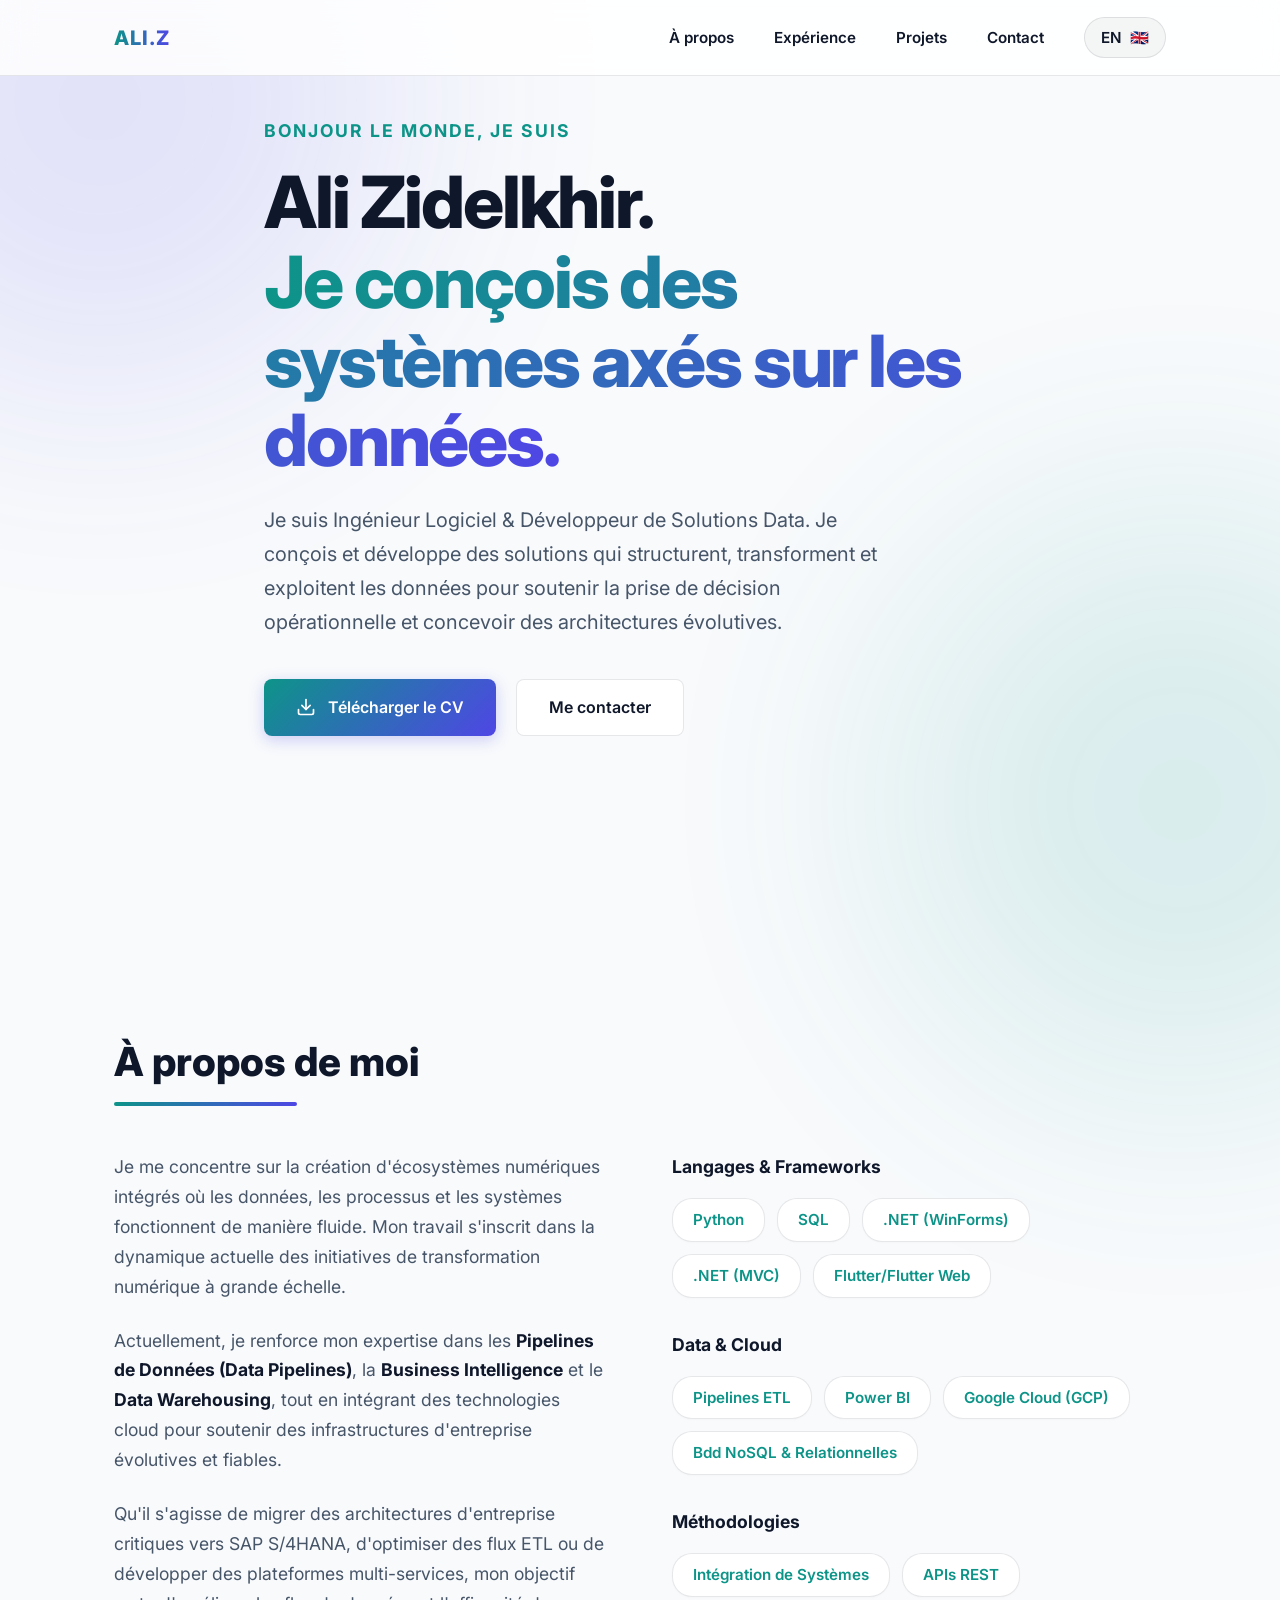
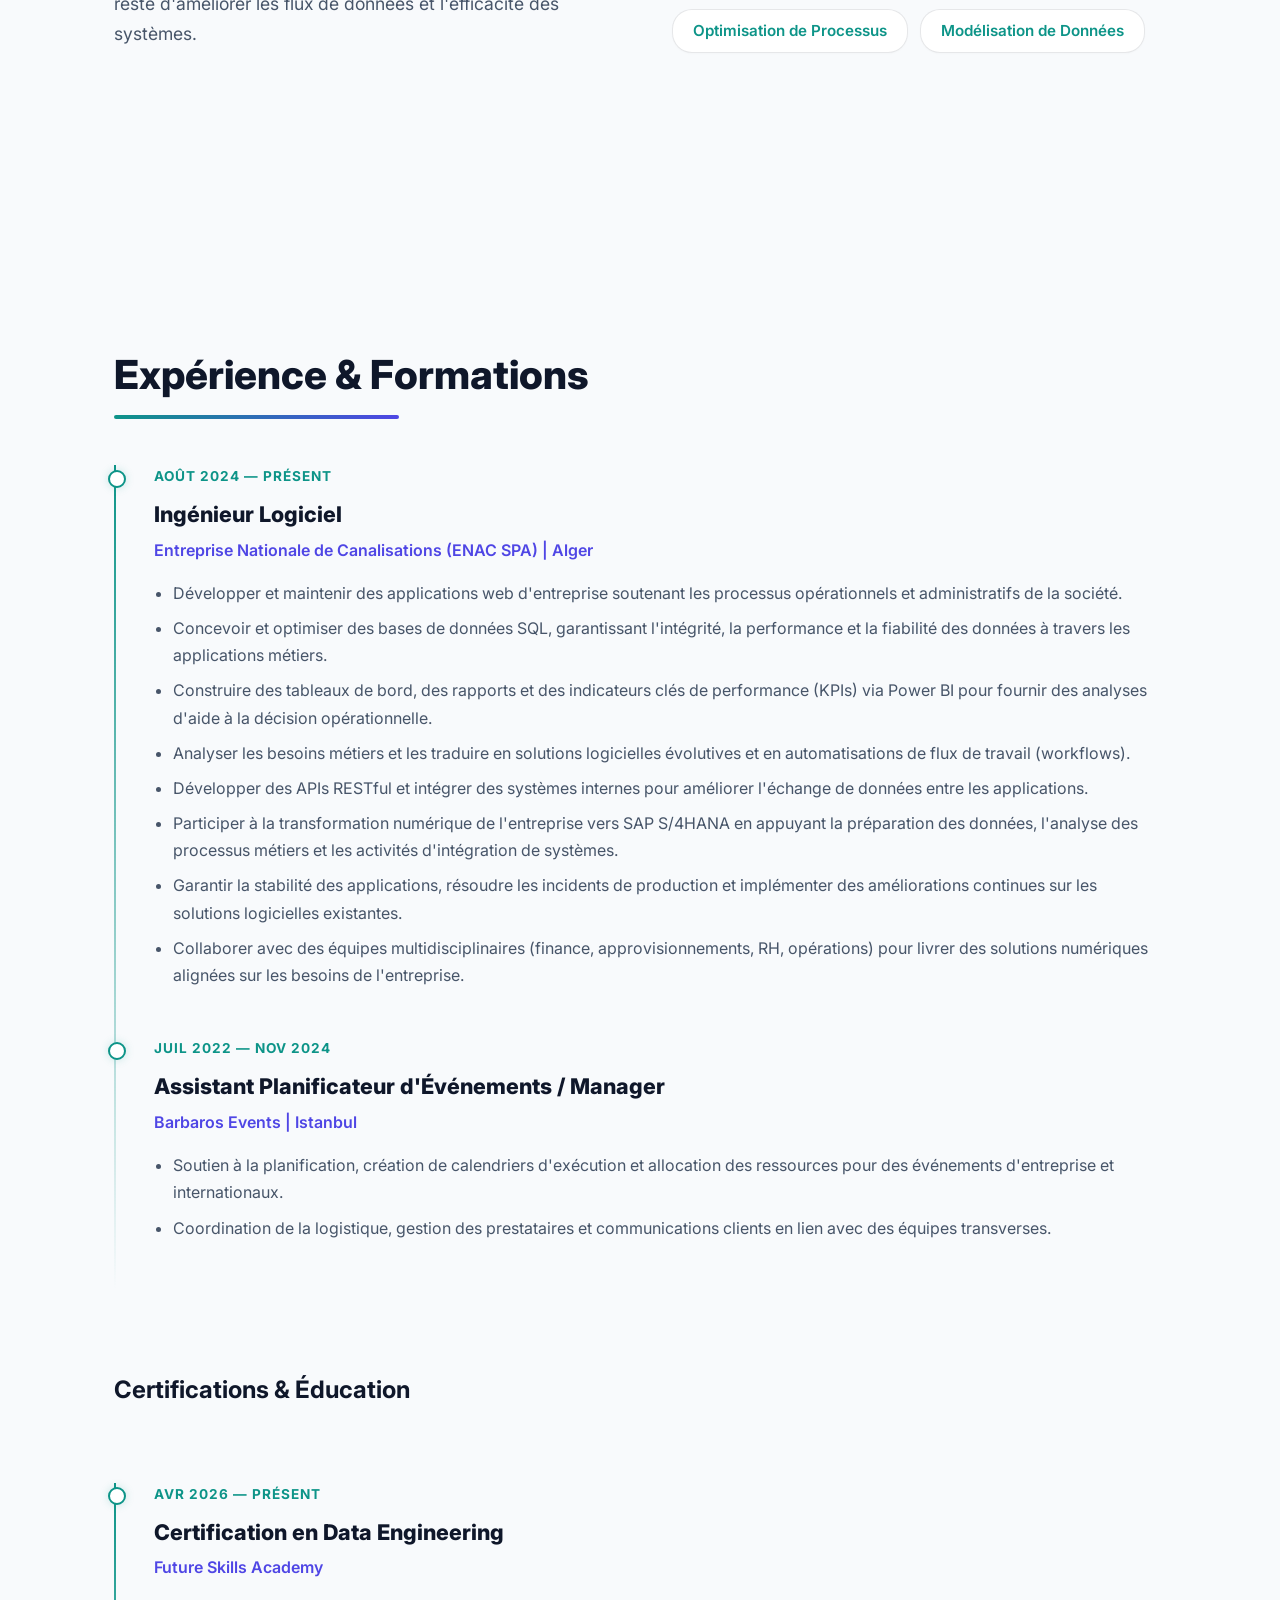
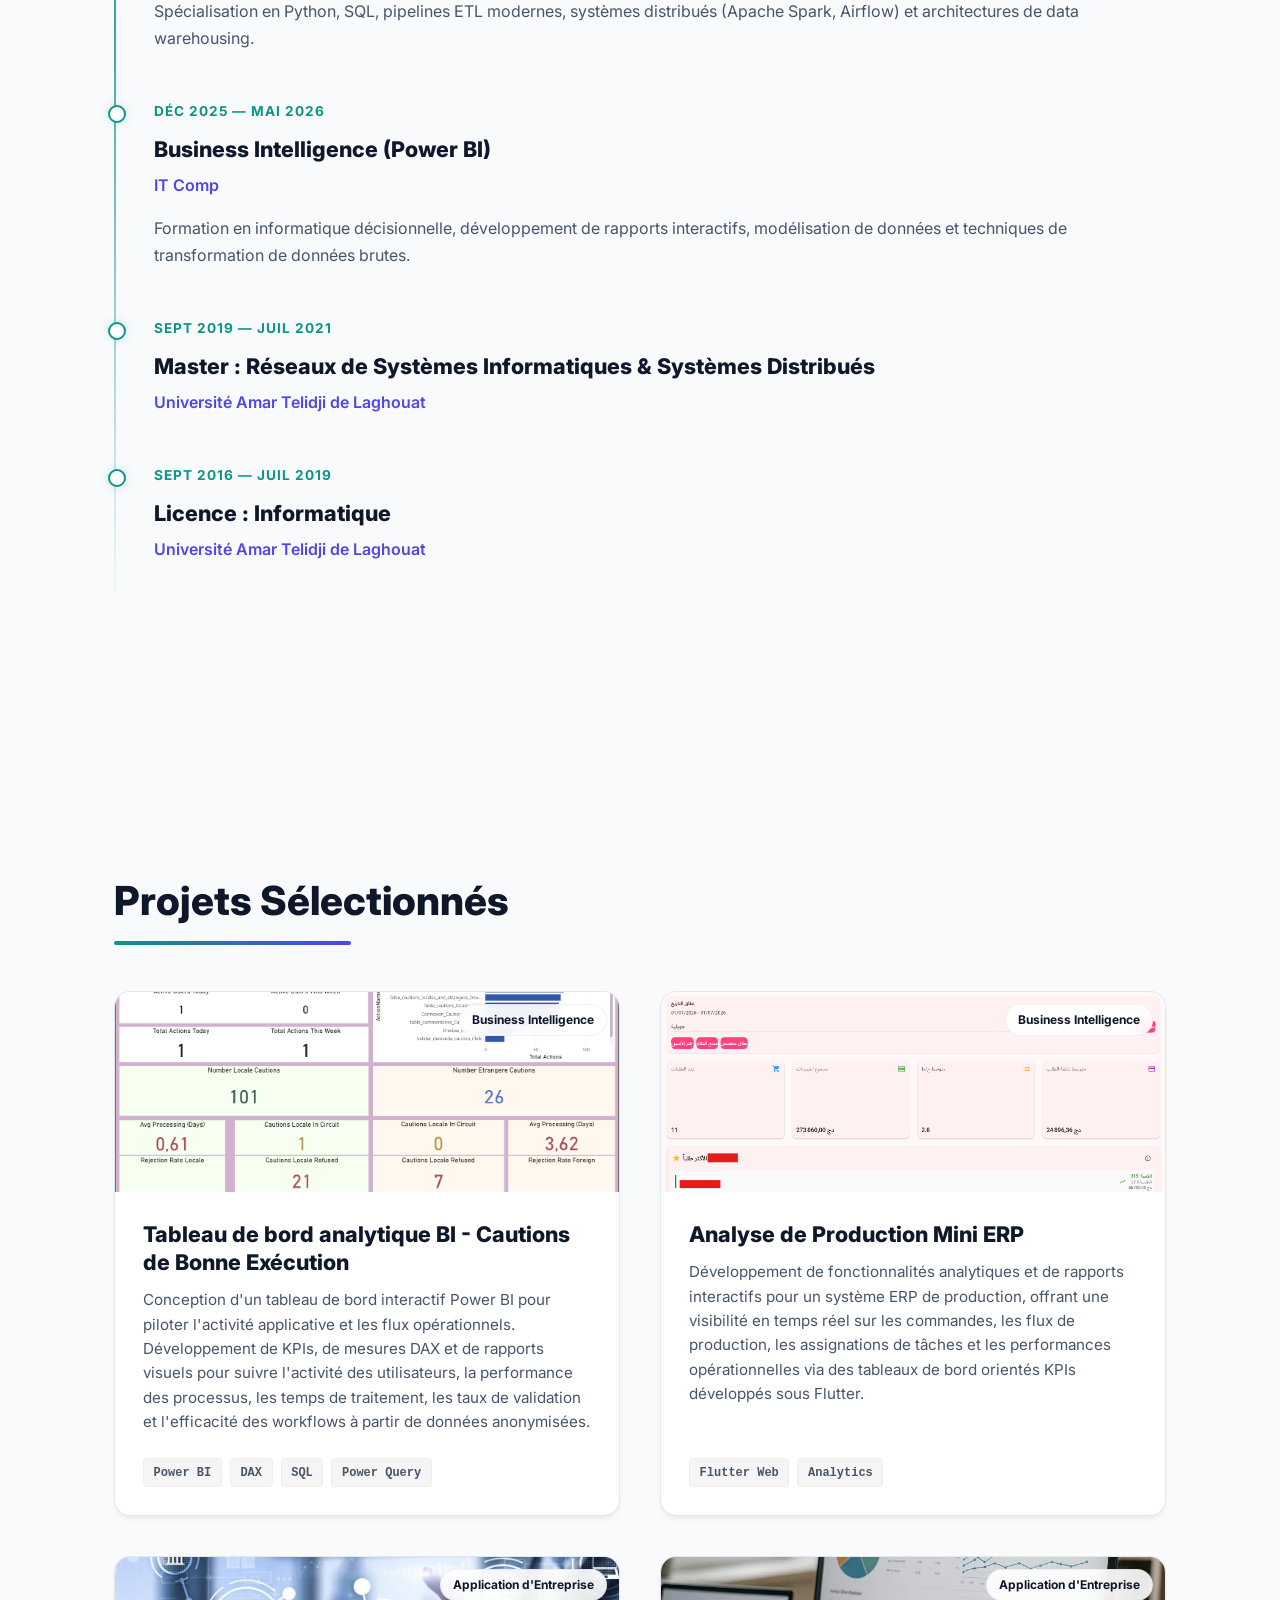
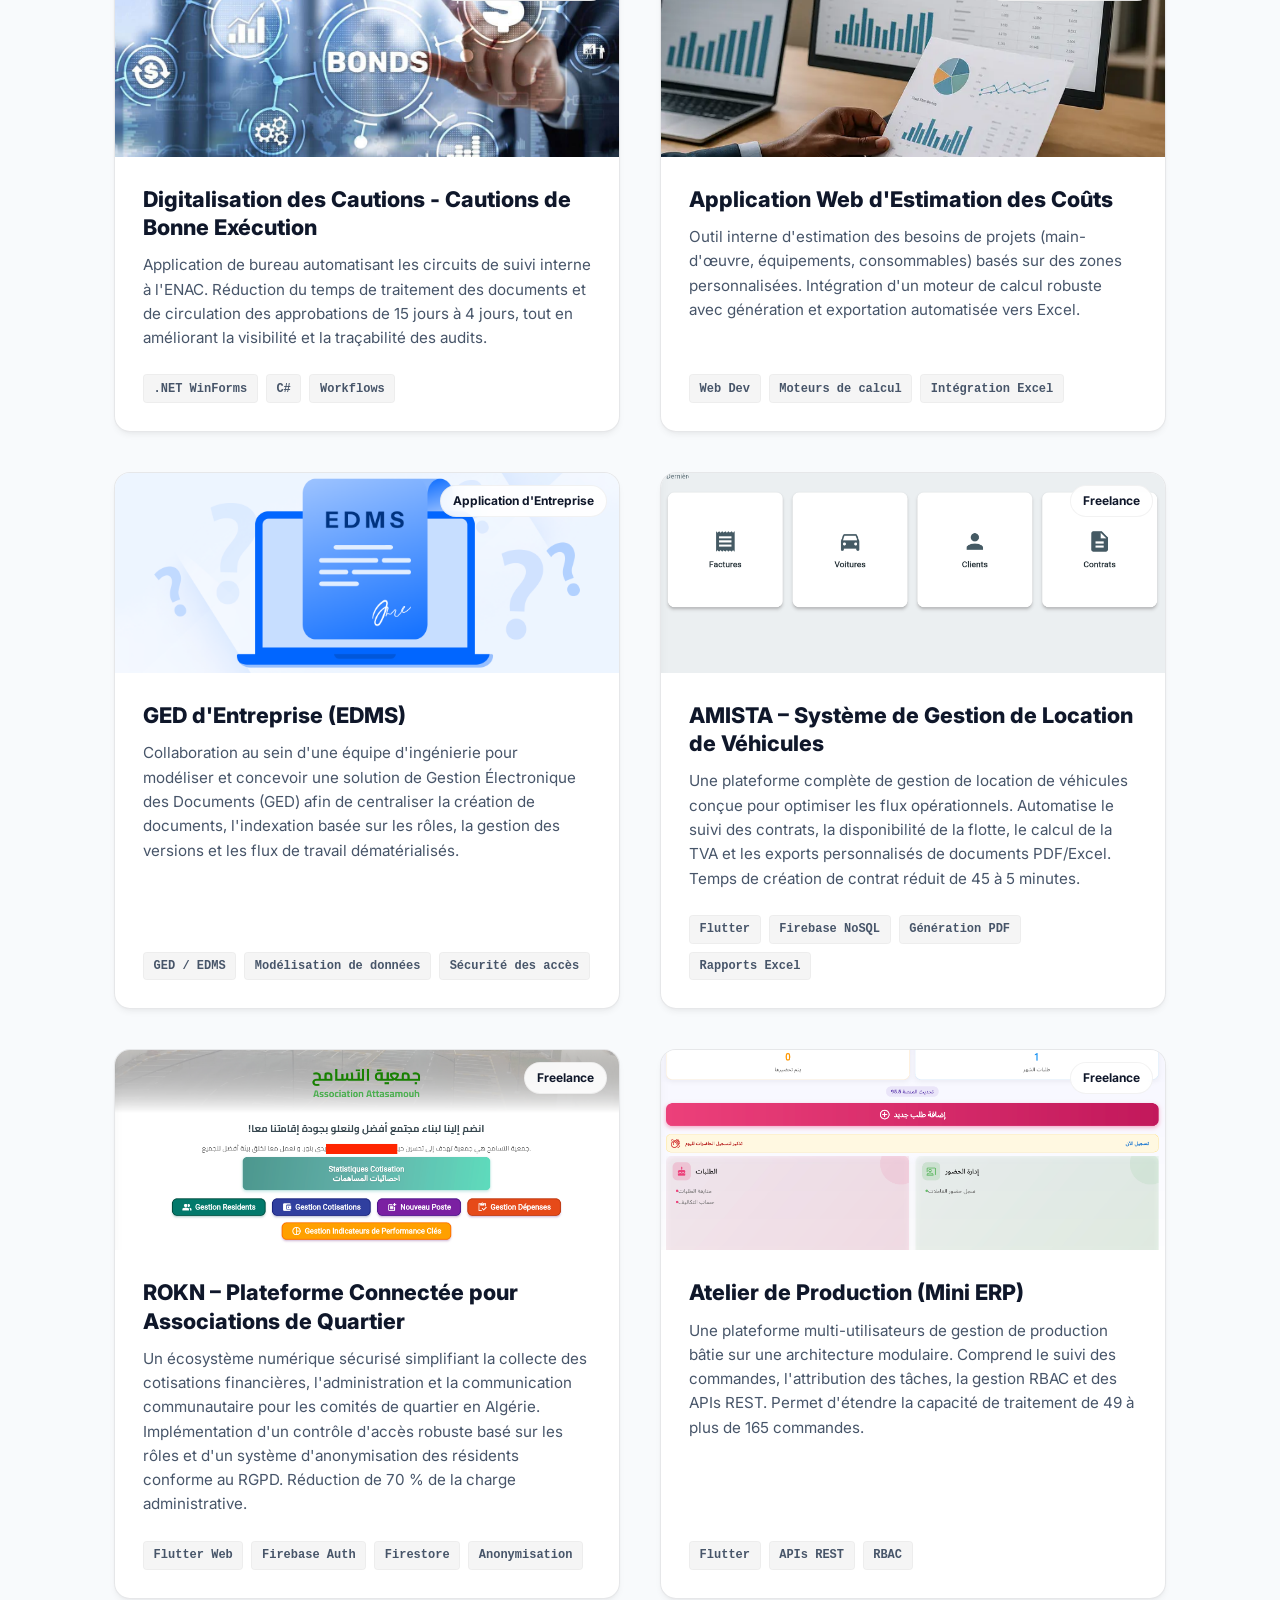
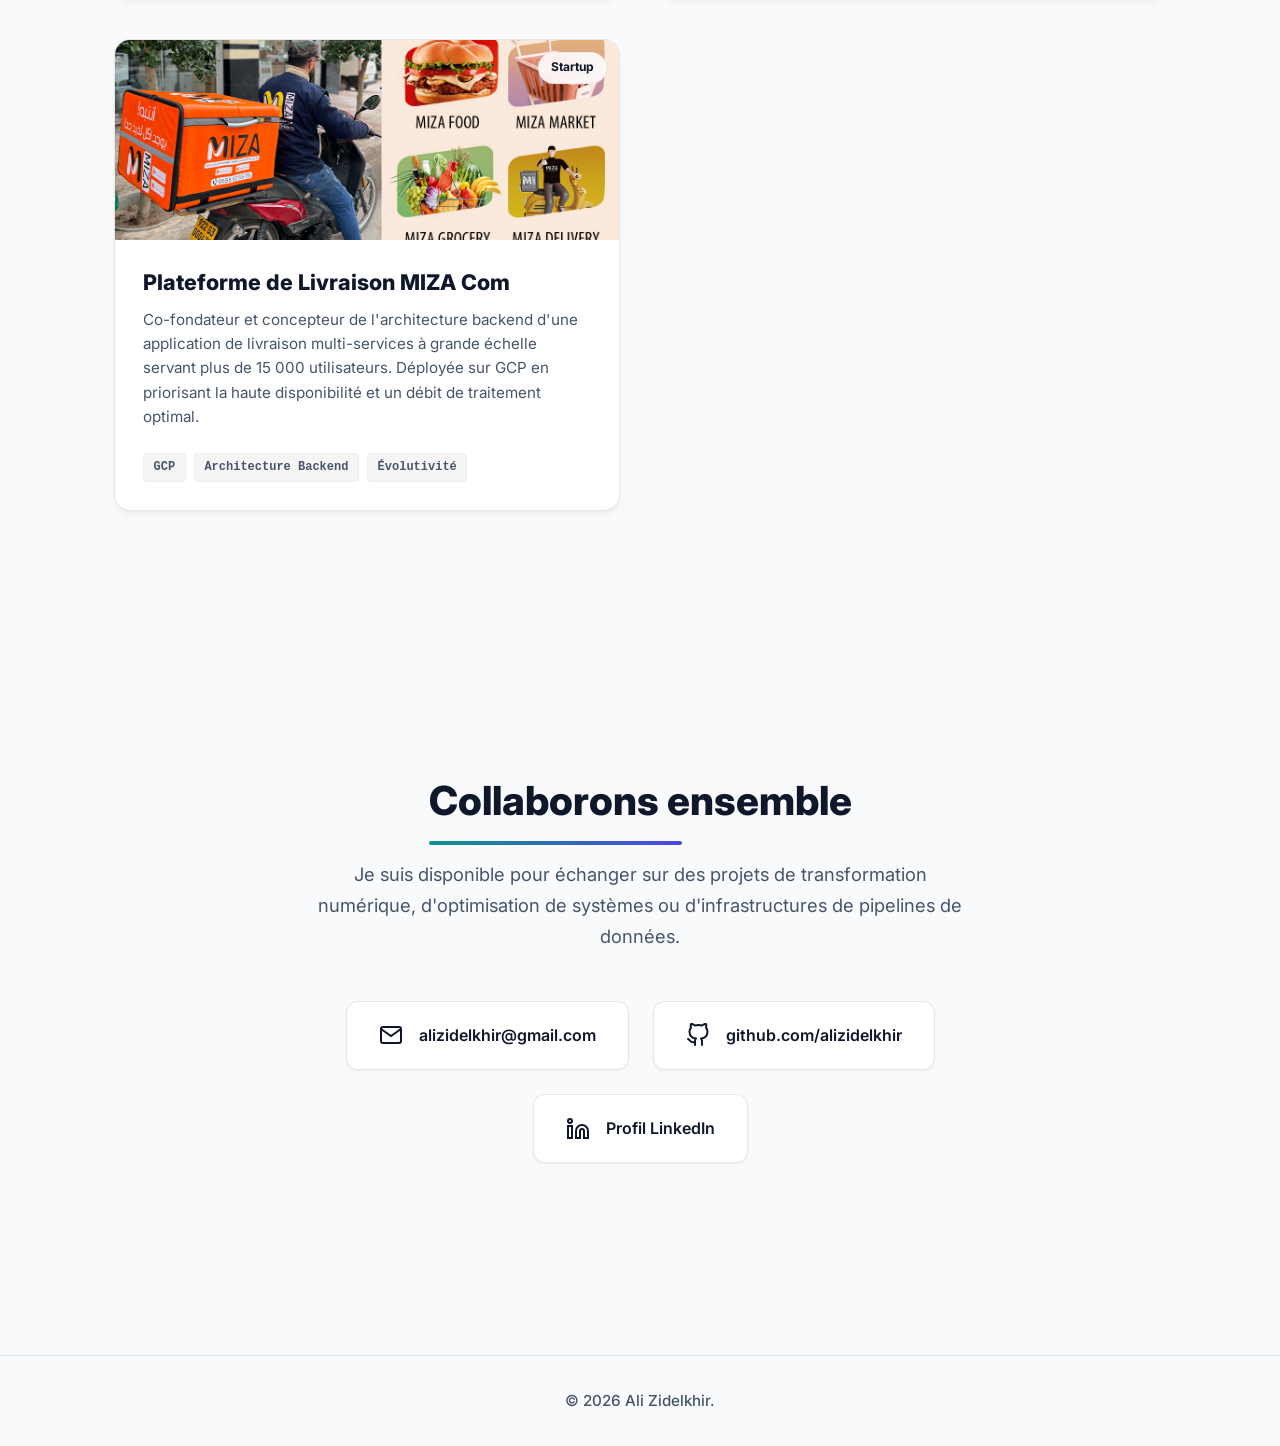
==== commit c233cdd9: "github link" ====
--- a/index-fr.html
+++ b/index-fr.html
@@ -338,6 +338,13 @@
                     <svg width="24" height="24" fill="none" stroke="currentColor" stroke-width="2" viewBox="0 0 24 24"><path d="M4 4h16c1.1 0 2 .9 2 2v12c0 1.1-.9 2-2 2H4c-1.1 0-2-.9-2-2V6c0-1.1.9-2 2-2z"></path><polyline points="22,6 12,13 2,6"></polyline></svg>
                     alizidelkhir@gmail.com
                 </a>
+                
+                <a href="https://github.com/alizidelkhir" target="_blank" class="contact-card">
+                    <svg width="24" height="24" fill="none" stroke="currentColor" stroke-width="2" stroke-linecap="round" stroke-linejoin="round" viewBox="0 0 24 24">
+                        <path d="M9 19c-5 1.5-5-2.5-7-3m14 6v-3.87a3.37 3.37 0 0 0-.94-2.61c3.14-.35 6.44-1.54 6.44-7A5.44 5.44 0 0 0 20 4.77 5.07 5.07 0 0 0 19.91 1S18.73.65 16 2.48a13.38 13.38 0 0 0-7 0C6.27.65 5.09 1 5.09 1A5.07 5.07 0 0 0 5 4.77a5.44 5.44 0 0 0-1.5 3.78c0 5.42 3.3 6.61 6.44 7A3.37 3.37 0 0 0 9 18.13V22"></path>
+                    </svg>
+                    github.com/alizidelkhir
+                </a>
                 <a href="https://linkedin.com/in/ali-zidelkhir" target="_blank" class="contact-card">
                     <svg width="24" height="24" fill="none" stroke="currentColor" stroke-width="2" viewBox="0 0 24 24"><path d="M16 8a6 6 0 0 1 6 6v7h-4v-7a2 2 0 0 0-2-2 2 2 0 0 0-2 2v7h-4v-7a6 6 0 0 1 6-6z"></path><rect x="2" y="9" width="4" height="12"></rect><circle cx="4" cy="4" r="2"></circle></svg>
                     Profil LinkedIn
